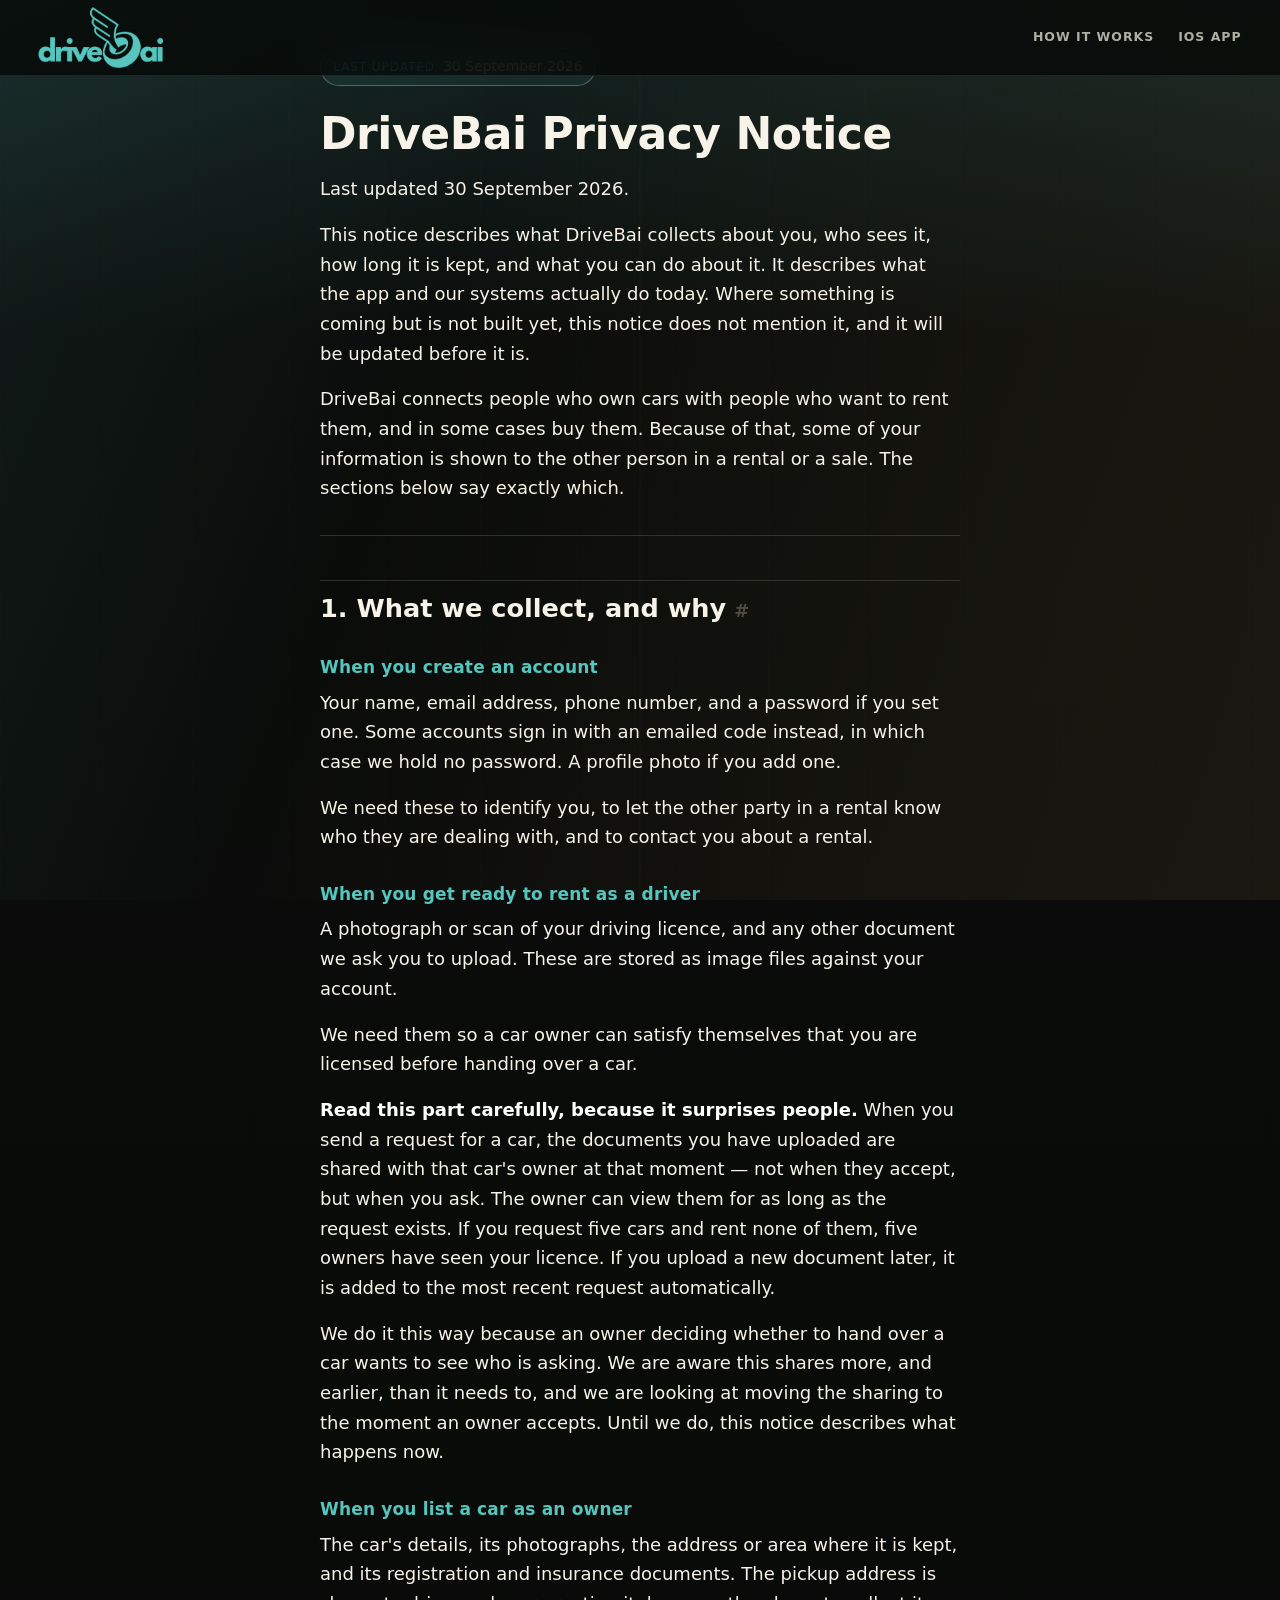
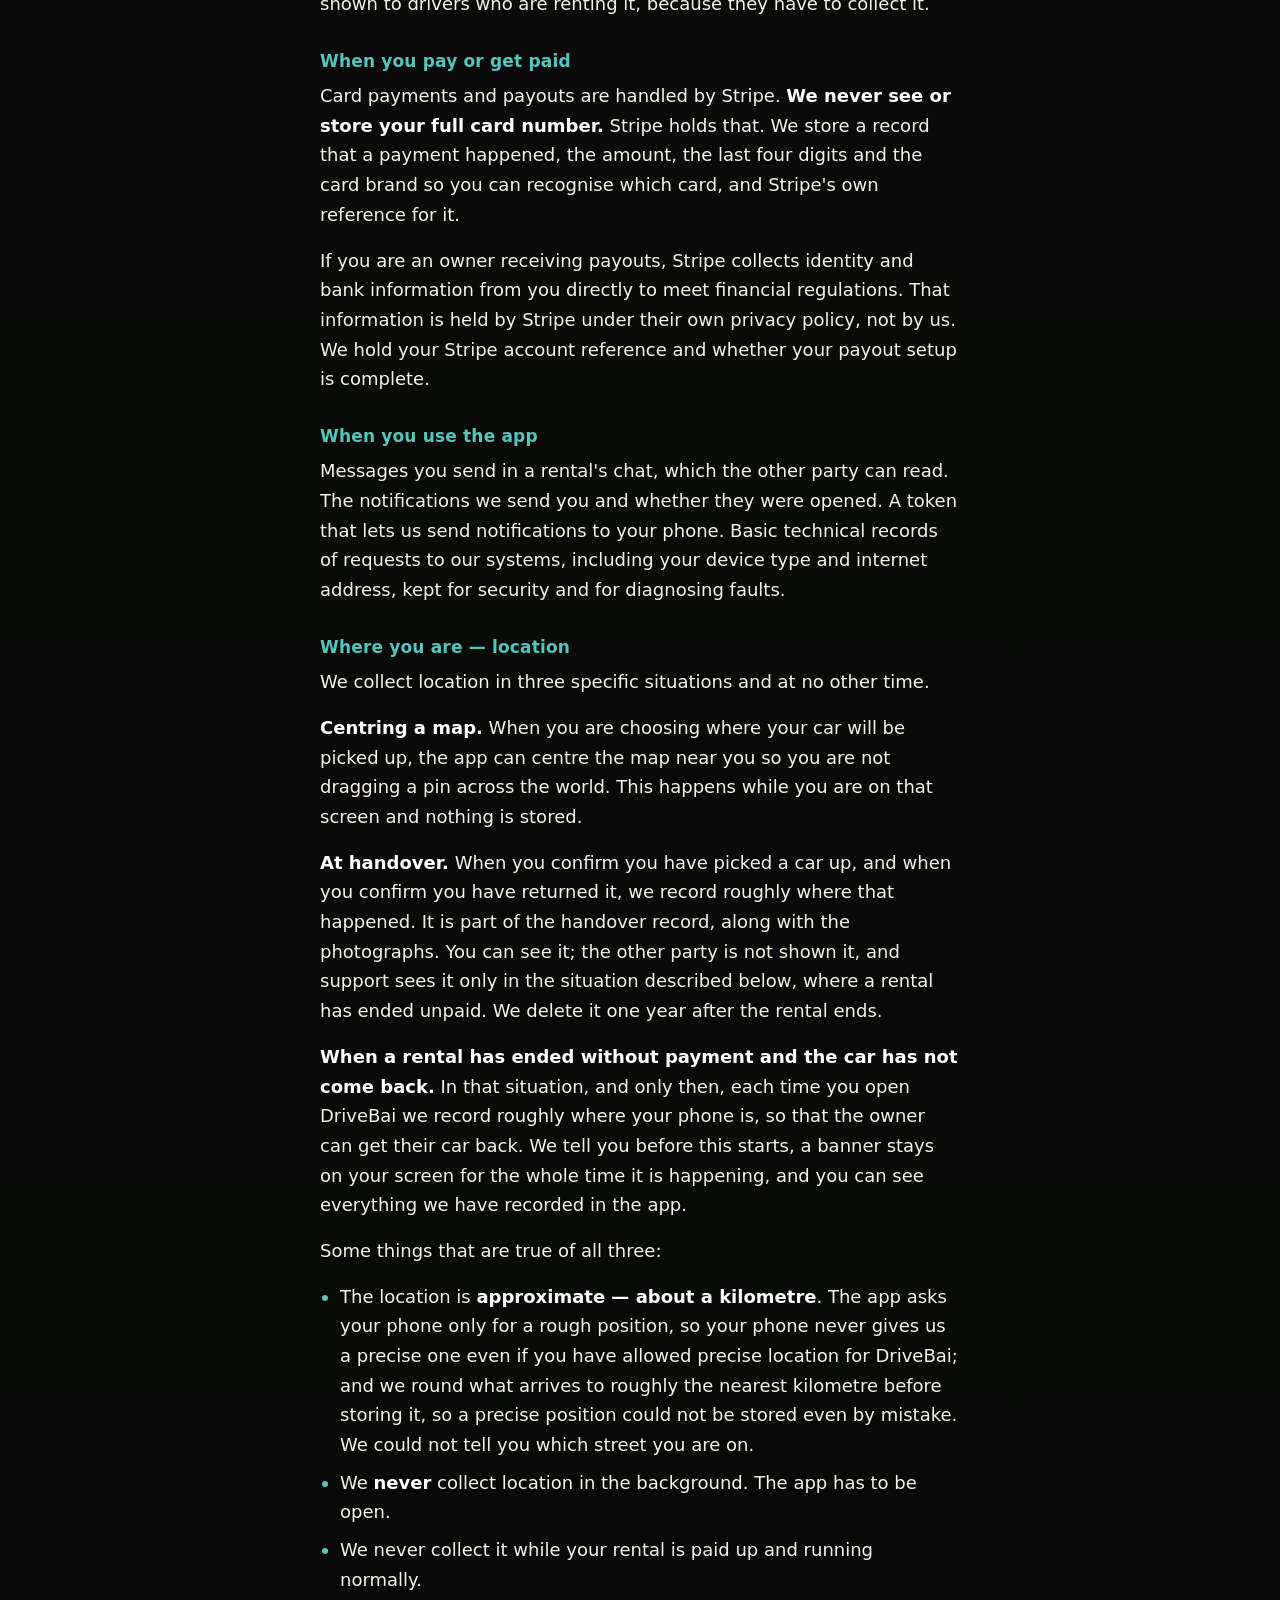
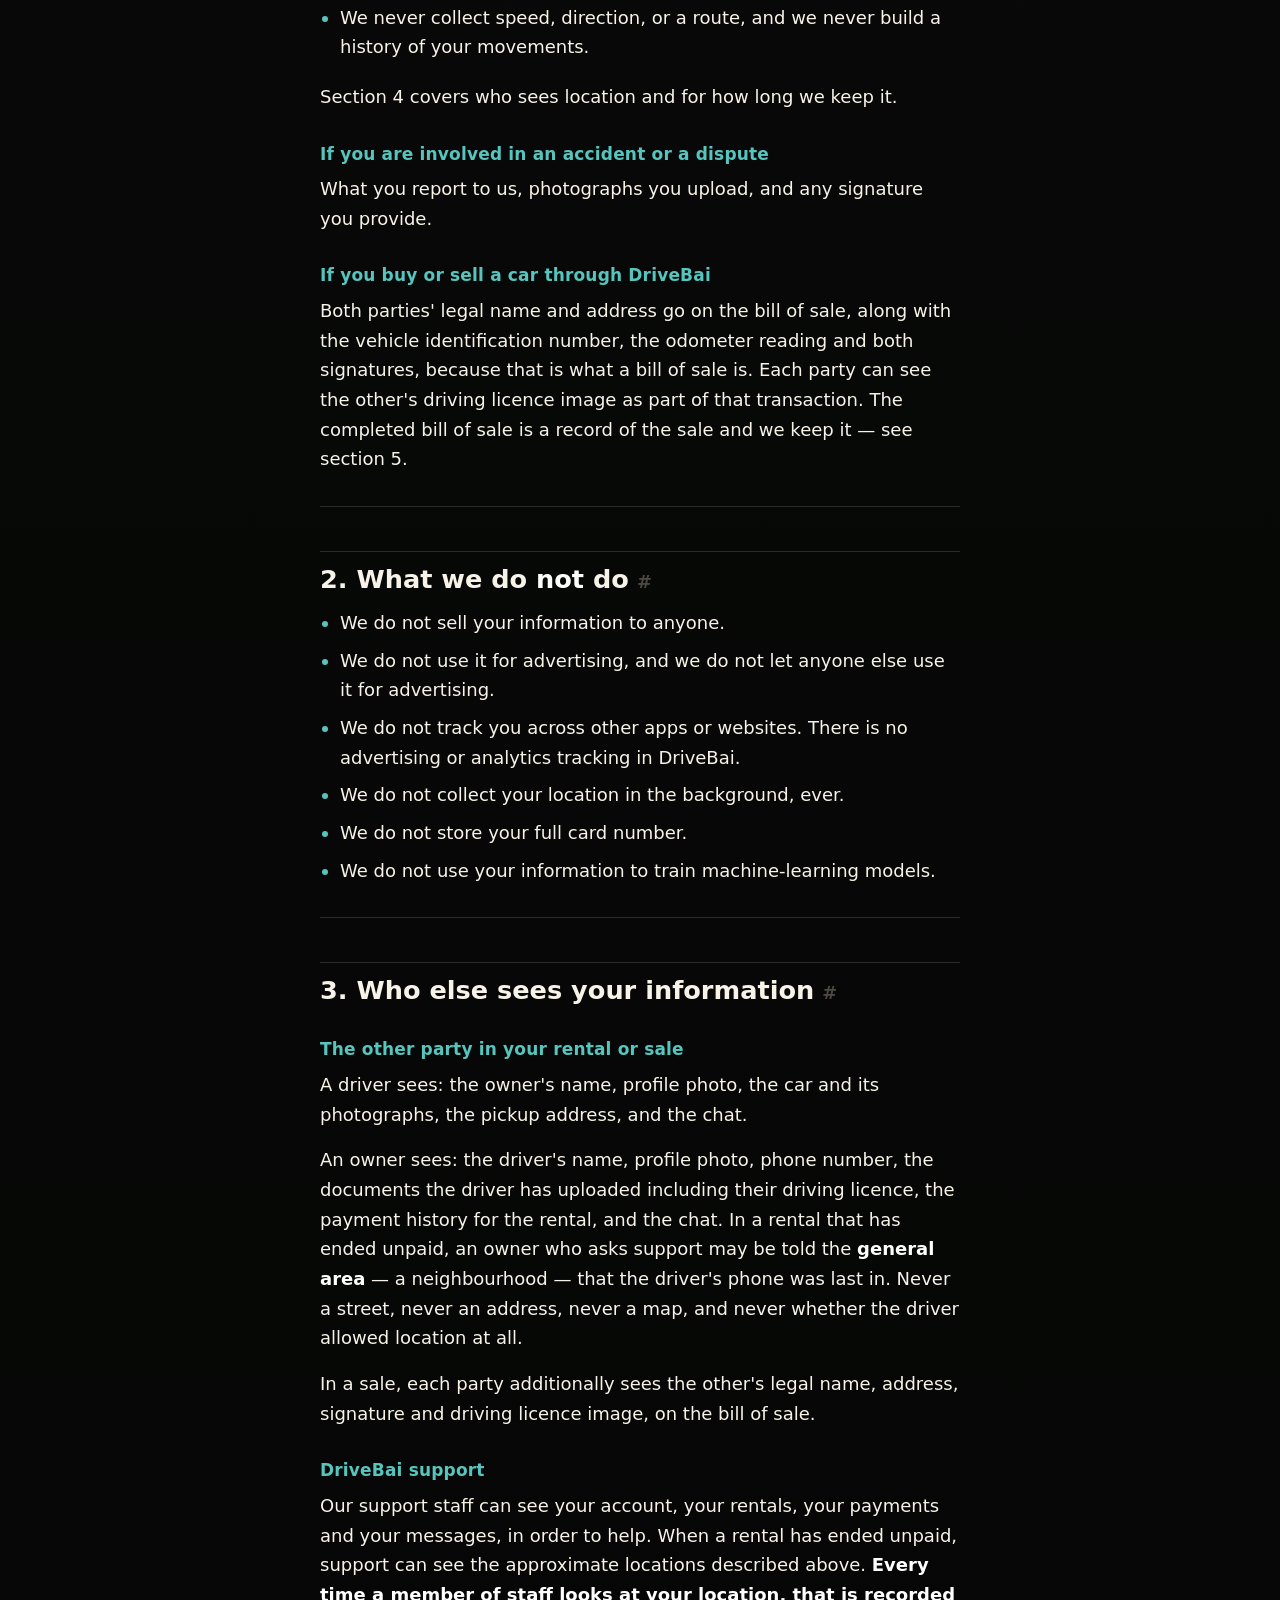
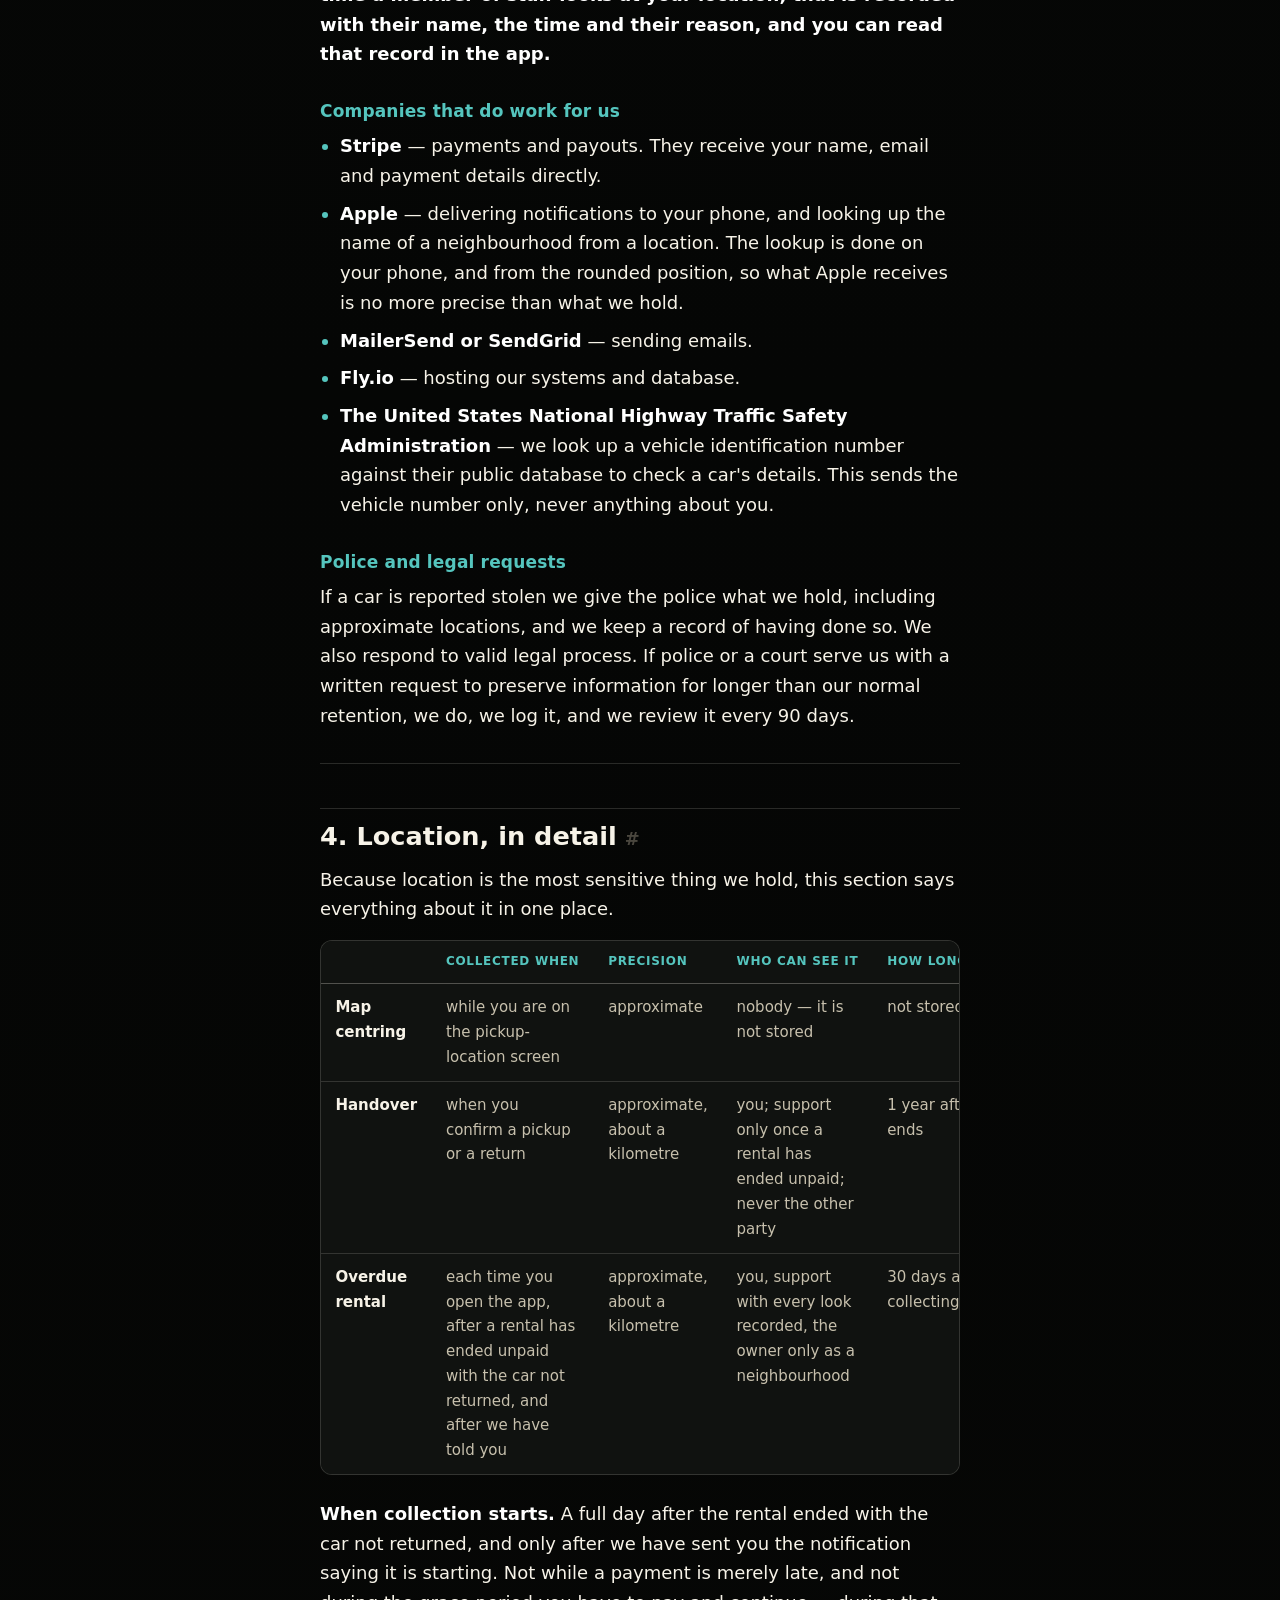
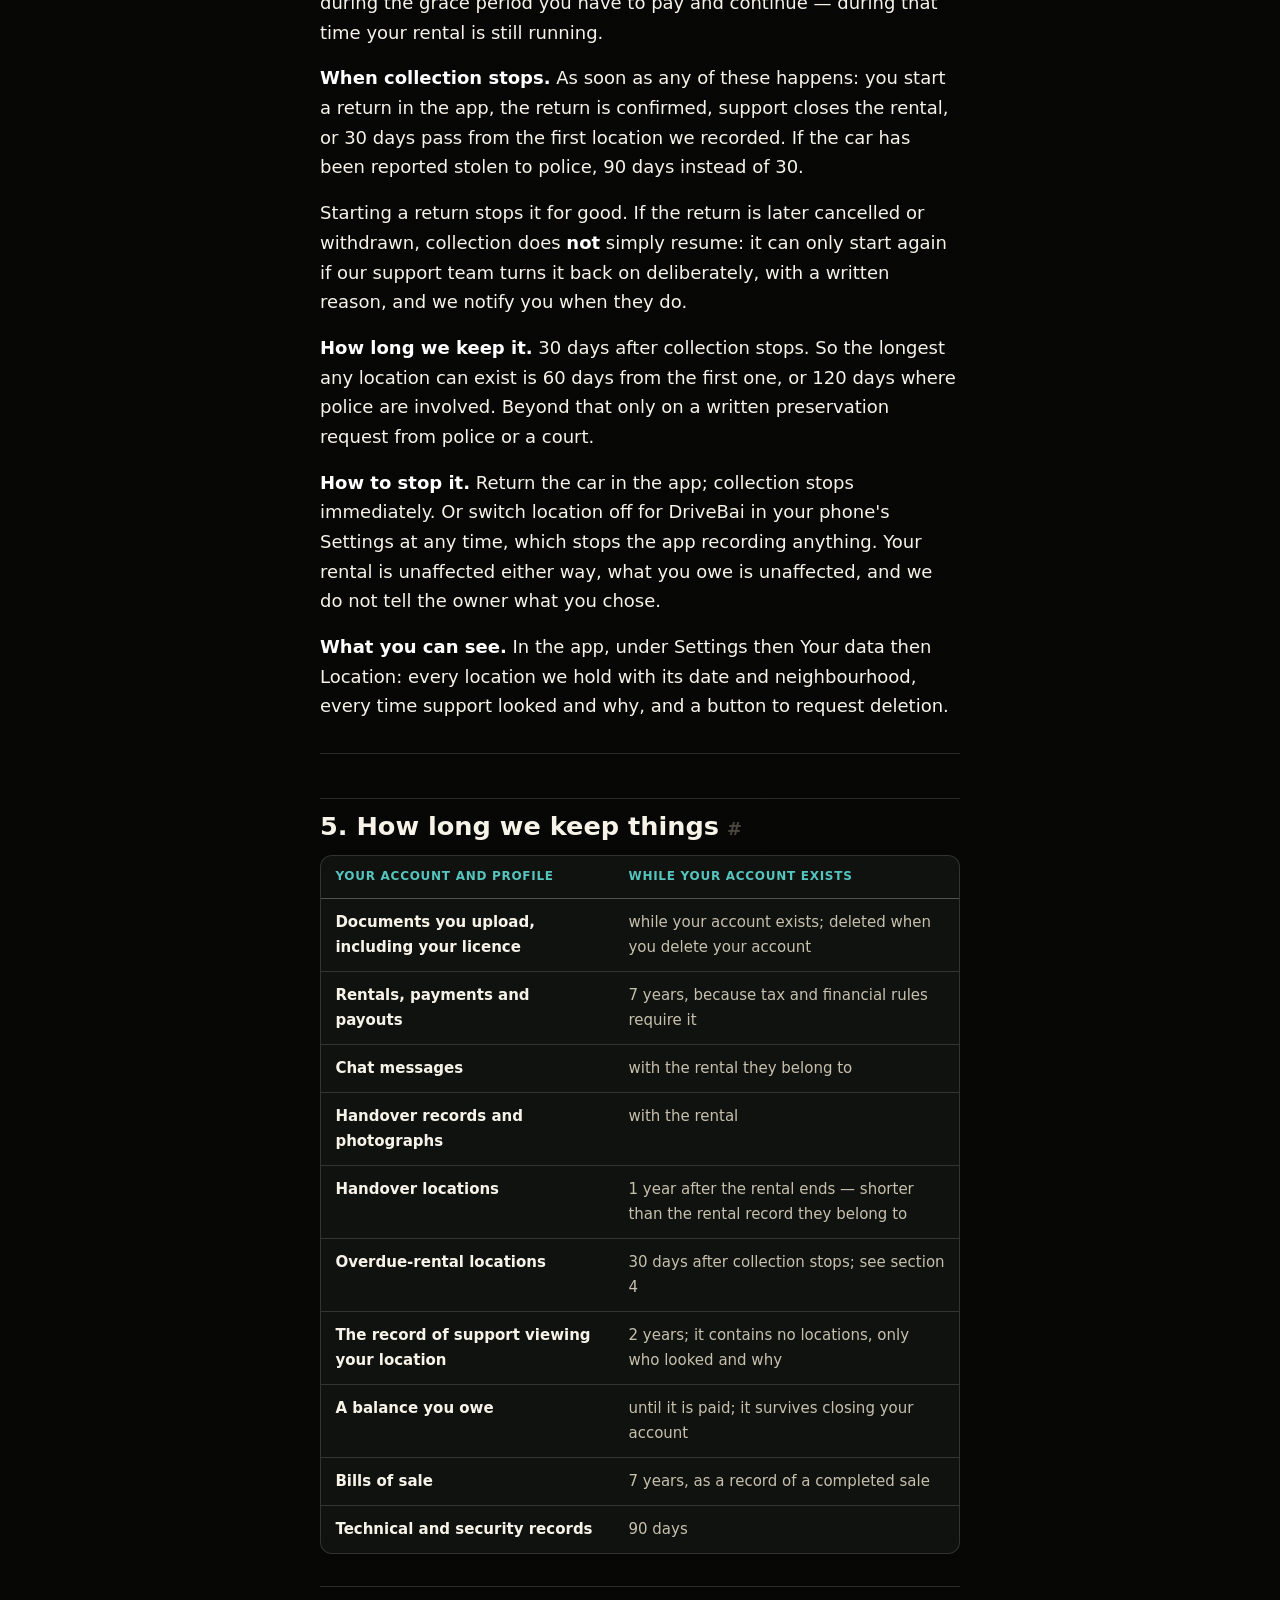
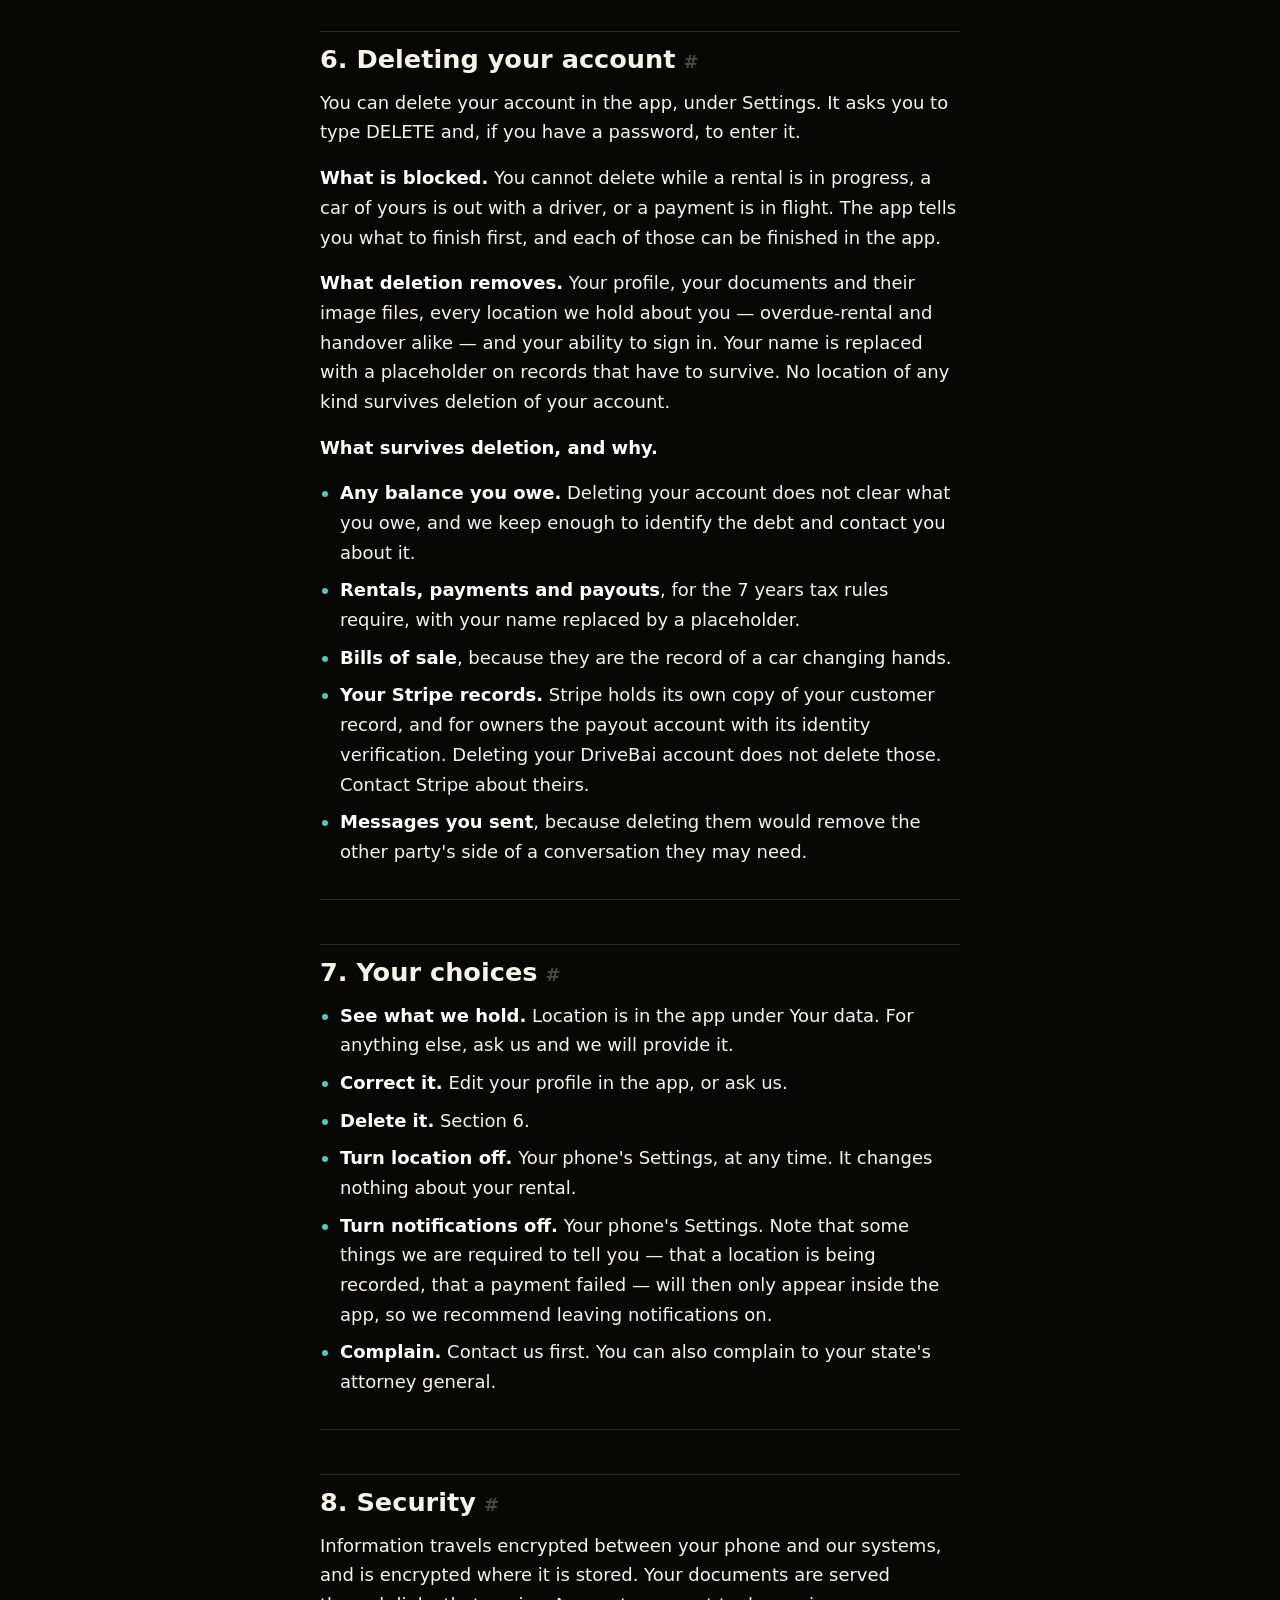
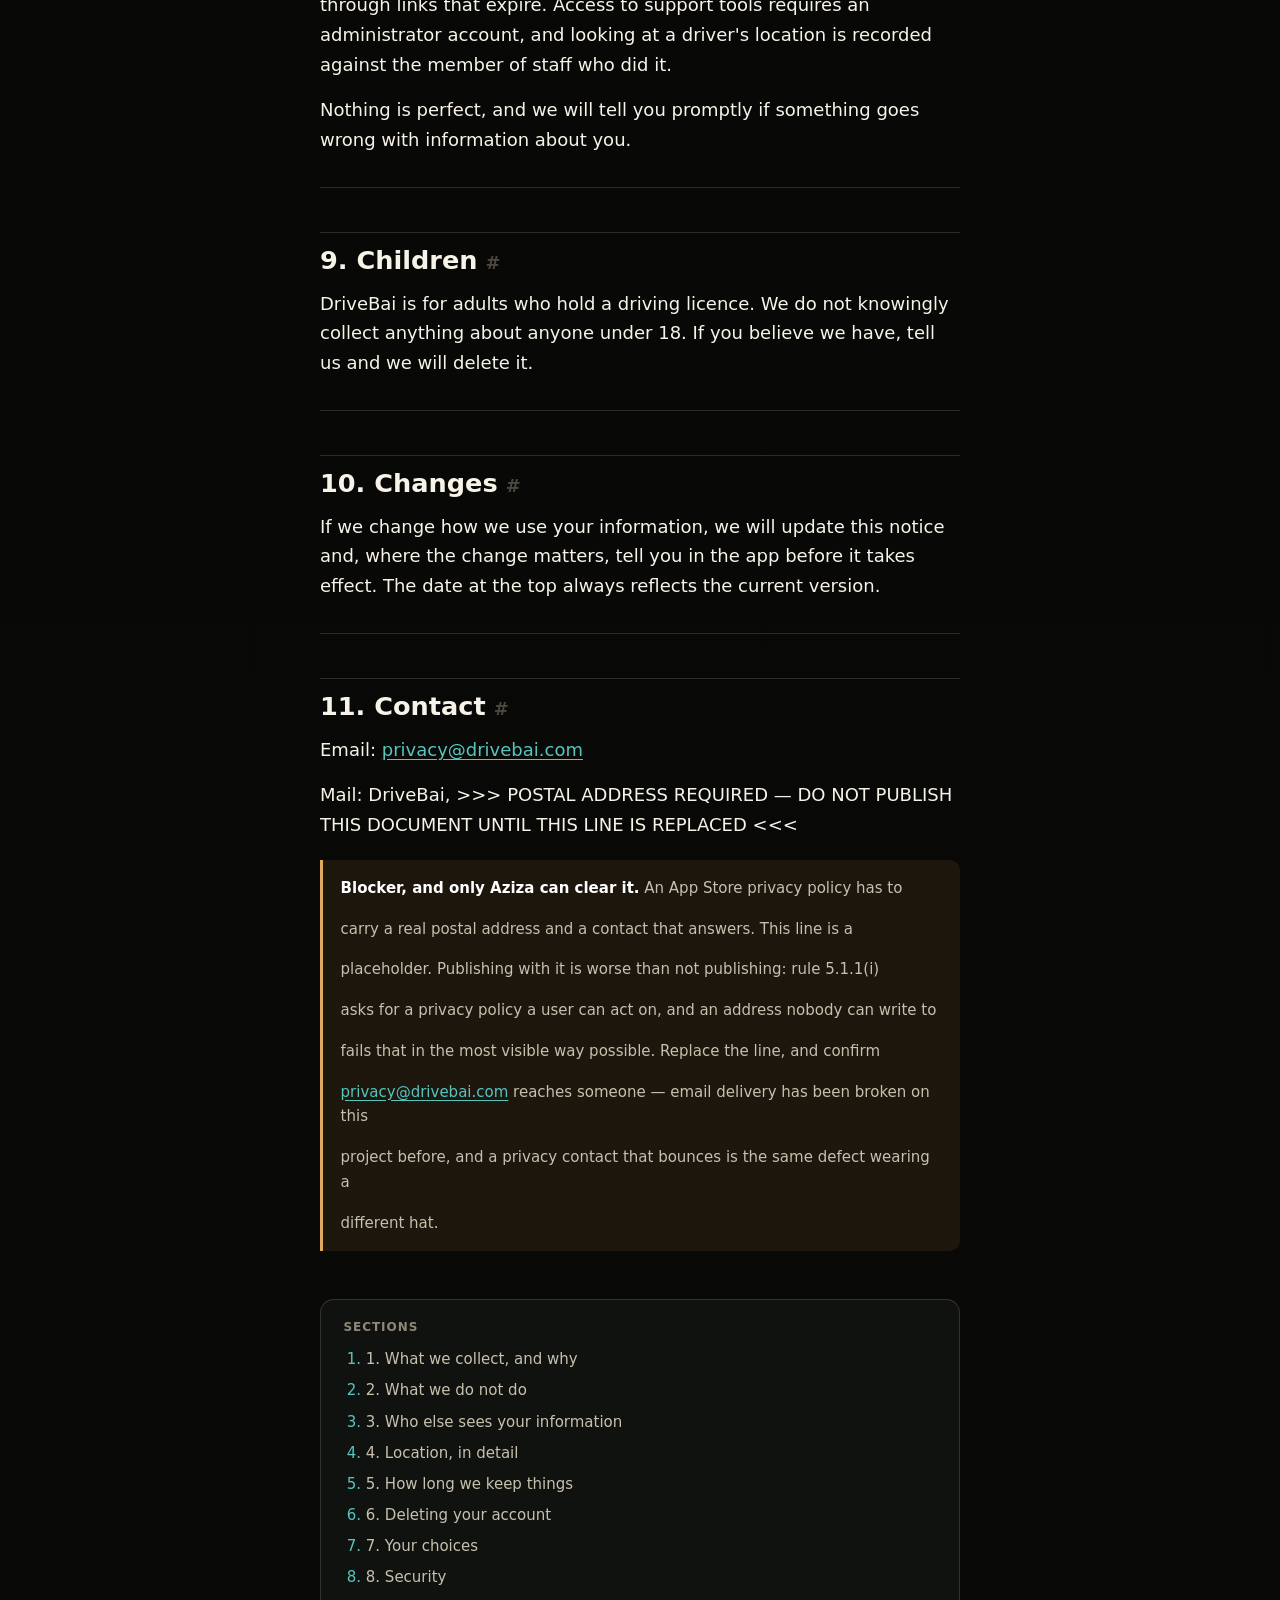
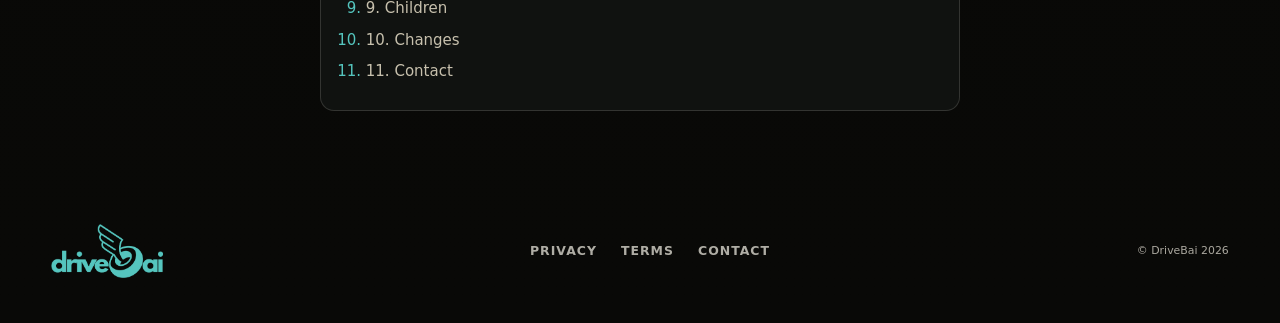
==== privacy/index.html @ 9bd8ff66 "Add the privacy notice at /privacy NOT FOR MERGE YET. Section 11 carries a postal-address placeholde" ====
<!doctype html>
<html lang="en">
  <head>
    <meta charset="UTF-8" />
    <meta name="viewport" content="width=device-width, initial-scale=1.0" />
    <title>Privacy Notice - DriveBai</title>
    <meta
      name="description"
      content="What DriveBai collects about you, who sees it, how long it is kept, and what you can do about it."
    />
    <meta name="author" content="DriveBai" />
    <meta name="robots" content="index, follow" />
    <meta property="og:type" content="article" />
    <meta property="og:title" content="Privacy Notice - DriveBai" />
    <meta
      property="og:description"
      content="What DriveBai collects about you, who sees it, how long it is kept, and what you can do about it."
    />
    <link rel="stylesheet" href="../styles.css" />
    <link rel="stylesheet" href="../privacy.css" />
  </head>
  <body>
    <header class="site-header" aria-label="Primary navigation">
      <a class="brand" href="../" aria-label="DriveBai home">
        <img src="../assets/drivebai-logo.png" alt="DriveBai" class="brand-logo" />
      </a>
      <nav aria-label="Primary">
        <a href="../#how">How it works</a>
        <a href="../#download">iOS app</a>
      </nav>
    </header>

    <main class="doc" id="top">
      <p class="dateline"><span class="dateline-label">Last updated</span> 30 September 2026</p>

      <h1>DriveBai Privacy Notice</h1>
      <p>Last updated 30 September 2026.</p>
      <p>This notice describes what DriveBai collects about you, who sees it, how long it is kept, and what you can do about it. It describes what the app and our systems actually do today. Where something is coming but is not built yet, this notice does not mention it, and it will be updated before it is.</p>
      <p>DriveBai connects people who own cars with people who want to rent them, and in some cases buy them. Because of that, some of your information is shown to the other person in a rental or a sale. The sections below say exactly which.</p>
      <hr aria-hidden="true" />
      <h2 id="section-1">1. What we collect, and why<a class="anchor" href="#section-1" aria-label="Link to this section">#</a></h2>
      <h3>When you create an account</h3>
      <p>Your name, email address, phone number, and a password if you set one. Some accounts sign in with an emailed code instead, in which case we hold no password. A profile photo if you add one.</p>
      <p>We need these to identify you, to let the other party in a rental know who they are dealing with, and to contact you about a rental.</p>
      <h3>When you get ready to rent as a driver</h3>
      <p>A photograph or scan of your driving licence, and any other document we ask you to upload. These are stored as image files against your account.</p>
      <p>We need them so a car owner can satisfy themselves that you are licensed before handing over a car.</p>
      <p><strong>Read this part carefully, because it surprises people.</strong> When you send a request for a car, the documents you have uploaded are shared with that car's owner at that moment — not when they accept, but when you ask. The owner can view them for as long as the request exists. If you request five cars and rent none of them, five owners have seen your licence. If you upload a new document later, it is added to the most recent request automatically.</p>
      <p>We do it this way because an owner deciding whether to hand over a car wants to see who is asking. We are aware this shares more, and earlier, than it needs to, and we are looking at moving the sharing to the moment an owner accepts. Until we do, this notice describes what happens now.</p>
      <h3>When you list a car as an owner</h3>
      <p>The car's details, its photographs, the address or area where it is kept, and its registration and insurance documents. The pickup address is shown to drivers who are renting it, because they have to collect it.</p>
      <h3>When you pay or get paid</h3>
      <p>Card payments and payouts are handled by Stripe. <strong>We never see or store your full card number.</strong> Stripe holds that. We store a record that a payment happened, the amount, the last four digits and the card brand so you can recognise which card, and Stripe's own reference for it.</p>
      <p>If you are an owner receiving payouts, Stripe collects identity and bank information from you directly to meet financial regulations. That information is held by Stripe under their own privacy policy, not by us. We hold your Stripe account reference and whether your payout setup is complete.</p>
      <h3>When you use the app</h3>
      <p>Messages you send in a rental's chat, which the other party can read. The notifications we send you and whether they were opened. A token that lets us send notifications to your phone. Basic technical records of requests to our systems, including your device type and internet address, kept for security and for diagnosing faults.</p>
      <h3>Where you are — location</h3>
      <p>We collect location in three specific situations and at no other time.</p>
      <p><strong>Centring a map.</strong> When you are choosing where your car will be picked up, the app can centre the map near you so you are not dragging a pin across the world. This happens while you are on that screen and nothing is stored.</p>
      <p><strong>At handover.</strong> When you confirm you have picked a car up, and when you confirm you have returned it, we record roughly where that happened. It is part of the handover record, along with the photographs. You can see it; the other party is not shown it, and support sees it only in the situation described below, where a rental has ended unpaid. We delete it one year after the rental ends.</p>
      <p><strong>When a rental has ended without payment and the car has not come back.</strong> In that situation, and only then, each time you open DriveBai we record roughly where your phone is, so that the owner can get their car back. We tell you before this starts, a banner stays on your screen for the whole time it is happening, and you can see everything we have recorded in the app.</p>
      <p>Some things that are true of all three:</p>
      <ul>
      <li>The location is <strong>approximate — about a kilometre</strong>. The app asks your phone only for a rough position, so your phone never gives us a precise one even if you have allowed precise location for DriveBai; and we round what arrives to roughly the nearest kilometre before storing it, so a precise position could not be stored even by mistake. We could not tell you which street you are on.</li>
      <li>We <strong>never</strong> collect location in the background. The app has to be open.</li>
      <li>We never collect it while your rental is paid up and running normally.</li>
      <li>We never collect speed, direction, or a route, and we never build a history of your movements.</li>
      </ul>
      <p>Section 4 covers who sees location and for how long we keep it.</p>
      <h3>If you are involved in an accident or a dispute</h3>
      <p>What you report to us, photographs you upload, and any signature you provide.</p>
      <h3>If you buy or sell a car through DriveBai</h3>
      <p>Both parties' legal name and address go on the bill of sale, along with the vehicle identification number, the odometer reading and both signatures, because that is what a bill of sale is. Each party can see the other's driving licence image as part of that transaction. The completed bill of sale is a record of the sale and we keep it — see section 5.</p>
      <hr aria-hidden="true" />
      <h2 id="section-2">2. What we do <strong>not</strong> do<a class="anchor" href="#section-2" aria-label="Link to this section">#</a></h2>
      <ul>
      <li>We do not sell your information to anyone.</li>
      <li>We do not use it for advertising, and we do not let anyone else use it for advertising.</li>
      <li>We do not track you across other apps or websites. There is no advertising or analytics tracking in DriveBai.</li>
      <li>We do not collect your location in the background, ever.</li>
      <li>We do not store your full card number.</li>
      <li>We do not use your information to train machine-learning models.</li>
      </ul>
      <hr aria-hidden="true" />
      <h2 id="section-3">3. Who else sees your information<a class="anchor" href="#section-3" aria-label="Link to this section">#</a></h2>
      <h3>The other party in your rental or sale</h3>
      <p>A driver sees: the owner's name, profile photo, the car and its photographs, the pickup address, and the chat.</p>
      <p>An owner sees: the driver's name, profile photo, phone number, the documents the driver has uploaded including their driving licence, the payment history for the rental, and the chat. In a rental that has ended unpaid, an owner who asks support may be told the <strong>general area</strong> — a neighbourhood — that the driver's phone was last in. Never a street, never an address, never a map, and never whether the driver allowed location at all.</p>
      <p>In a sale, each party additionally sees the other's legal name, address, signature and driving licence image, on the bill of sale.</p>
      <h3>DriveBai support</h3>
      <p>Our support staff can see your account, your rentals, your payments and your messages, in order to help. When a rental has ended unpaid, support can see the approximate locations described above. <strong>Every time a member of staff looks at your location, that is recorded with their name, the time and their reason, and you can read that record in the app.</strong></p>
      <h3>Companies that do work for us</h3>
      <ul>
      <li><strong>Stripe</strong> — payments and payouts. They receive your name, email and payment details directly.</li>
      <li><strong>Apple</strong> — delivering notifications to your phone, and looking up the name of a neighbourhood from a location. The lookup is done on your phone, and from the rounded position, so what Apple receives is no more precise than what we hold.</li>
      <li><strong>MailerSend or SendGrid</strong> — sending emails.</li>
      <li><strong>Fly.io</strong> — hosting our systems and database.</li>
      <li><strong>The United States National Highway Traffic Safety Administration</strong> — we look up a vehicle identification number against their public database to check a car's details. This sends the vehicle number only, never anything about you.</li>
      </ul>
      <h3>Police and legal requests</h3>
      <p>If a car is reported stolen we give the police what we hold, including approximate locations, and we keep a record of having done so. We also respond to valid legal process. If police or a court serve us with a written request to preserve information for longer than our normal retention, we do, we log it, and we review it every 90 days.</p>
      <hr aria-hidden="true" />
      <a id="location" class="alias" aria-hidden="true"></a><h2 id="section-4">4. Location, in detail<a class="anchor" href="#section-4" aria-label="Link to this section">#</a></h2>
      <p>Because location is the most sensitive thing we hold, this section says everything about it in one place.</p>
      <div class="table-scroll"><table>
      <thead><tr><th></th><th>Collected when</th><th>Precision</th><th>Who can see it</th><th>How long we keep it</th></tr></thead><tbody>
      <tr><td>Map centring</td><td>while you are on the pickup-location screen</td><td>approximate</td><td>nobody — it is not stored</td><td>not stored</td></tr>
      <tr><td>Handover</td><td>when you confirm a pickup or a return</td><td>approximate, about a kilometre</td><td>you; support only once a rental has ended unpaid; never the other party</td><td>1 year after the rental ends</td></tr>
      <tr><td>Overdue rental</td><td>each time you open the app, after a rental has ended unpaid with the car not returned, and after we have told you</td><td>approximate, about a kilometre</td><td>you, support with every look recorded, the owner only as a neighbourhood</td><td>30 days after we stop collecting</td></tr>
      </tbody></table></div>
      <p><strong>When collection starts.</strong> A full day after the rental ended with the car not returned, and only after we have sent you the notification saying it is starting. Not while a payment is merely late, and not during the grace period you have to pay and continue — during that time your rental is still running.</p>
      <p><strong>When collection stops.</strong> As soon as any of these happens: you start a return in the app, the return is confirmed, support closes the rental, or 30 days pass from the first location we recorded. If the car has been reported stolen to police, 90 days instead of 30.</p>
      <p>Starting a return stops it for good. If the return is later cancelled or withdrawn, collection does <strong>not</strong> simply resume: it can only start again if our support team turns it back on deliberately, with a written reason, and we notify you when they do.</p>
      <p><strong>How long we keep it.</strong> 30 days after collection stops. So the longest any location can exist is 60 days from the first one, or 120 days where police are involved. Beyond that only on a written preservation request from police or a court.</p>
      <p><strong>How to stop it.</strong> Return the car in the app; collection stops immediately. Or switch location off for DriveBai in your phone's Settings at any time, which stops the app recording anything. Your rental is unaffected either way, what you owe is unaffected, and we do not tell the owner what you chose.</p>
      <p><strong>What you can see.</strong> In the app, under Settings then Your data then Location: every location we hold with its date and neighbourhood, every time support looked and why, and a button to request deletion.</p>
      <hr aria-hidden="true" />
      <h2 id="section-5">5. How long we keep things<a class="anchor" href="#section-5" aria-label="Link to this section">#</a></h2>
      <div class="table-scroll"><table>
      <thead><tr><th>Your account and profile</th><th>while your account exists</th></tr></thead><tbody>
      <tr><td>Documents you upload, including your licence</td><td>while your account exists; deleted when you delete your account</td></tr>
      <tr><td>Rentals, payments and payouts</td><td>7 years, because tax and financial rules require it</td></tr>
      <tr><td>Chat messages</td><td>with the rental they belong to</td></tr>
      <tr><td>Handover records and photographs</td><td>with the rental</td></tr>
      <tr><td>Handover locations</td><td>1 year after the rental ends — shorter than the rental record they belong to</td></tr>
      <tr><td>Overdue-rental locations</td><td>30 days after collection stops; see section 4</td></tr>
      <tr><td>The record of support viewing your location</td><td>2 years; it contains no locations, only who looked and why</td></tr>
      <tr><td>A balance you owe</td><td>until it is paid; it survives closing your account</td></tr>
      <tr><td>Bills of sale</td><td>7 years, as a record of a completed sale</td></tr>
      <tr><td>Technical and security records</td><td>90 days</td></tr>
      </tbody></table></div>
      <hr aria-hidden="true" />
      <h2 id="section-6">6. Deleting your account<a class="anchor" href="#section-6" aria-label="Link to this section">#</a></h2>
      <p>You can delete your account in the app, under Settings. It asks you to type DELETE and, if you have a password, to enter it.</p>
      <p><strong>What is blocked.</strong> You cannot delete while a rental is in progress, a car of yours is out with a driver, or a payment is in flight. The app tells you what to finish first, and each of those can be finished in the app.</p>
      <p><strong>What deletion removes.</strong> Your profile, your documents and their image files, every location we hold about you — overdue-rental and handover alike — and your ability to sign in. Your name is replaced with a placeholder on records that have to survive. No location of any kind survives deletion of your account.</p>
      <p><strong>What survives deletion, and why.</strong></p>
      <ul>
      <li><strong>Any balance you owe.</strong> Deleting your account does not clear what you owe, and we keep enough to identify the debt and contact you about it.</li>
      <li><strong>Rentals, payments and payouts</strong>, for the 7 years tax rules require, with your name replaced by a placeholder.</li>
      <li><strong>Bills of sale</strong>, because they are the record of a car changing hands.</li>
      <li><strong>Your Stripe records.</strong> Stripe holds its own copy of your customer record, and for owners the payout account with its identity verification. Deleting your DriveBai account does not delete those. Contact Stripe about theirs.</li>
      <li><strong>Messages you sent</strong>, because deleting them would remove the other party's side of a conversation they may need.</li>
      </ul>
      <hr aria-hidden="true" />
      <h2 id="section-7">7. Your choices<a class="anchor" href="#section-7" aria-label="Link to this section">#</a></h2>
      <ul>
      <li><strong>See what we hold.</strong> Location is in the app under Your data. For anything else, ask us and we will provide it.</li>
      <li><strong>Correct it.</strong> Edit your profile in the app, or ask us.</li>
      <li><strong>Delete it.</strong> Section 6.</li>
      <li><strong>Turn location off.</strong> Your phone's Settings, at any time. It changes nothing about your rental.</li>
      <li><strong>Turn notifications off.</strong> Your phone's Settings. Note that some things we are required to tell you — that a location is being recorded, that a payment failed — will then only appear inside the app, so we recommend leaving notifications on.</li>
      <li><strong>Complain.</strong> Contact us first. You can also complain to your state's attorney general.</li>
      </ul>
      <hr aria-hidden="true" />
      <h2 id="section-8">8. Security<a class="anchor" href="#section-8" aria-label="Link to this section">#</a></h2>
      <p>Information travels encrypted between your phone and our systems, and is encrypted where it is stored. Your documents are served through links that expire. Access to support tools requires an administrator account, and looking at a driver's location is recorded against the member of staff who did it.</p>
      <p>Nothing is perfect, and we will tell you promptly if something goes wrong with information about you.</p>
      <hr aria-hidden="true" />
      <h2 id="section-9">9. Children<a class="anchor" href="#section-9" aria-label="Link to this section">#</a></h2>
      <p>DriveBai is for adults who hold a driving licence. We do not knowingly collect anything about anyone under 18. If you believe we have, tell us and we will delete it.</p>
      <hr aria-hidden="true" />
      <h2 id="section-10">10. Changes<a class="anchor" href="#section-10" aria-label="Link to this section">#</a></h2>
      <p>If we change how we use your information, we will update this notice and, where the change matters, tell you in the app before it takes effect. The date at the top always reflects the current version.</p>
      <hr aria-hidden="true" />
      <h2 id="section-11">11. Contact<a class="anchor" href="#section-11" aria-label="Link to this section">#</a></h2>
      <p>Email: <a href="mailto:privacy@drivebai.com">privacy@drivebai.com</a></p>
      <p>Mail: DriveBai, &gt;&gt;&gt; POSTAL ADDRESS REQUIRED — DO NOT PUBLISH THIS DOCUMENT UNTIL THIS LINE IS REPLACED &lt;&lt;&lt;</p>
      <blockquote class="note">
      <p><strong>Blocker, and only Aziza can clear it.</strong> An App Store privacy policy has to</p>
      <p>carry a real postal address and a contact that answers. This line is a</p>
      <p>placeholder. Publishing with it is worse than not publishing: rule 5.1.1(i)</p>
      <p>asks for a privacy policy a user can act on, and an address nobody can write to</p>
      <p>fails that in the most visible way possible. Replace the line, and confirm</p>
      <p><a href="mailto:privacy@drivebai.com">privacy@drivebai.com</a> reaches someone — email delivery has been broken on this</p>
      <p>project before, and a privacy contact that bounces is the same defect wearing a</p>
      <p>different hat.</p>
      </blockquote>

      <nav class="doc-contents" aria-label="Sections of this notice">
        <h2>Sections</h2>
        <ol>
          <li><a href="#section-1">1. What we collect, and why</a></li>
          <li><a href="#section-2">2. What we do not do</a></li>
          <li><a href="#section-3">3. Who else sees your information</a></li>
          <li><a href="#section-4">4. Location, in detail</a></li>
          <li><a href="#section-5">5. How long we keep things</a></li>
          <li><a href="#section-6">6. Deleting your account</a></li>
          <li><a href="#section-7">7. Your choices</a></li>
          <li><a href="#section-8">8. Security</a></li>
          <li><a href="#section-9">9. Children</a></li>
          <li><a href="#section-10">10. Changes</a></li>
          <li><a href="#section-11">11. Contact</a></li>
        </ol>
      </nav>
    </main>

    <footer class="site-footer">
      <a class="brand" href="../" aria-label="DriveBai home">
        <img src="../assets/drivebai-logo.png" alt="DriveBai" class="brand-logo" />
      </a>
      <nav aria-label="Legal">
        <a href="/privacy" aria-current="page">Privacy</a>
        <a href="https://drivebai-landing-v2.netlify.app/terms">Terms</a>
        <a href="mailto:privacy@drivebai.com">Contact</a>
      </nav>
      <small>&copy; DriveBai 2026</small>
    </footer>
  </body>
</html>
---- styles.css ----
:root {
  color-scheme: dark;
  --black: #050605;
  --carbon: #101210;
  --carbon-2: #191b18;
  --paper: #f7f3e8;
  --paper-dim: #c7c0ad;
  --muted: #8f8778;
  --mint: #55c5be;
  --lime: #d9ec6b;
  --amber: #e2a85f;
  --line: rgba(247, 243, 232, 0.15);
  --line-strong: rgba(247, 243, 232, 0.28);
  --header: 76px;
  --sans: Inter, ui-sans-serif, system-ui, -apple-system, BlinkMacSystemFont, "Segoe UI", sans-serif;
  --display: "Arial Black", Impact, Inter, ui-sans-serif, system-ui, sans-serif;
}

* {
  box-sizing: border-box;
}

html {
  scroll-behavior: smooth;
}

body {
  margin: 0;
  min-width: 320px;
  background:
    linear-gradient(180deg, rgba(85, 197, 190, 0.12), transparent 21rem),
    linear-gradient(180deg, #0b0d0b 0%, var(--black) 45%, #090907 100%);
  color: var(--paper);
  font-family: var(--sans);
  line-height: 1.5;
  overflow-x: hidden;
  -webkit-font-smoothing: antialiased;
  text-rendering: optimizeLegibility;
}

body::before {
  content: "";
  position: fixed;
  inset: 0;
  z-index: -2;
  pointer-events: none;
  background:
    linear-gradient(90deg, transparent 0, transparent calc(50% - 1px), rgba(247, 243, 232, 0.07) 50%, transparent calc(50% + 1px)),
    repeating-linear-gradient(90deg, rgba(247, 243, 232, 0.025) 0 1px, transparent 1px 96px);
  opacity: 0.52;
}

body::after {
  content: "";
  position: fixed;
  inset: 0;
  z-index: -1;
  pointer-events: none;
  background: linear-gradient(110deg, rgba(85, 197, 190, 0.08), transparent 34%, rgba(226, 168, 95, 0.08));
  mix-blend-mode: screen;
}

img,
svg {
  display: block;
}

img {
  max-width: 100%;
}

a {
  color: inherit;
  text-decoration: none;
}

p,
h1,
h2 {
  margin-top: 0;
}

.site-header {
  position: fixed;
  inset: 0 0 auto;
  z-index: 50;
  min-height: var(--header);
  display: flex;
  align-items: center;
  justify-content: space-between;
  padding: 0 clamp(1.1rem, 3vw, 4.5rem);
  background: rgba(5, 6, 5, 0.74);
  border-bottom: 1px solid rgba(247, 243, 232, 0.09);
  backdrop-filter: blur(22px);
  -webkit-backdrop-filter: blur(22px);
}

.brand {
  display: inline-flex;
  align-items: center;
}

.brand-logo {
  width: 125px;
  height: auto;
}

.site-header nav,
.site-footer nav {
  display: flex;
  align-items: center;
  gap: 1.5rem;
  color: rgba(247, 243, 232, 0.7);
  font-size: 0.78rem;
  font-weight: 800;
  letter-spacing: 0.08em;
  text-transform: uppercase;
}

.site-header nav a,
.site-footer nav a {
  position: relative;
  padding: 0.45rem 0;
  transition: color 180ms ease;
}

.site-header nav a::after,
.site-footer nav a::after {
  content: "";
  position: absolute;
  left: 0;
  right: 0;
  bottom: 0.18rem;
  height: 1px;
  background: currentColor;
  transform: scaleX(0);
  transform-origin: left;
  transition: transform 180ms ease;
}

.site-header nav a:hover,
.site-footer nav a:hover {
  color: white;
}

.site-header nav a:hover::after,
.site-footer nav a:hover::after {
  transform: scaleX(1);
}

.hero {
  position: relative;
  isolation: isolate;
  min-height: calc(100svh - 4.5rem);
  display: grid;
  grid-template-columns: minmax(0, 0.95fr) minmax(430px, 1.05fr);
  align-items: center;
  gap: 2rem;
  padding: calc(var(--header) + 2.2rem) clamp(1.2rem, 4vw, 5rem) 1.6rem;
  overflow: hidden;
}

.hero::after {
  content: "";
  position: absolute;
  inset: auto 0 0;
  z-index: -1;
  height: 14rem;
  background: linear-gradient(0deg, var(--black), transparent);
}

.hero-copy {
  position: relative;
  z-index: 3;
  max-width: 720px;
}

.eyebrow {
  margin-bottom: 1rem;
  color: var(--mint);
  font-size: 0.75rem;
  font-weight: 900;
  letter-spacing: 0.16em;
  text-transform: uppercase;
}

.hero h1 {
  max-width: 11.5ch;
  margin-bottom: 1.25rem;
  font-family: var(--display);
  font-size: 5rem;
  line-height: 0.86;
  letter-spacing: 0;
  text-transform: uppercase;
}

.lede {
  max-width: 38rem;
  margin-bottom: 2rem;
  color: var(--paper-dim);
  font-size: 1.08rem;
  line-height: 1.65;
}

.hero-actions {
  display: flex;
  flex-wrap: wrap;
  align-items: center;
  gap: 0.8rem;
}

.button,
.store-button {
  display: inline-flex;
  align-items: center;
  justify-content: center;
  min-height: 44px;
  border: 1px solid var(--line);
  border-radius: 8px;
  font-size: 0.82rem;
  font-weight: 900;
  letter-spacing: 0.08em;
  text-transform: uppercase;
  transition:
    transform 180ms ease,
    background 180ms ease,
    border-color 180ms ease,
    color 180ms ease;
}

.button {
  gap: 0.55rem;
  padding: 0.82rem 1rem;
}

.button:hover,
.store-button:hover {
  transform: translateY(-2px);
}

.button.primary {
  background: var(--paper);
  border-color: var(--paper);
  color: var(--black);
}

.button.secondary {
  color: rgba(247, 243, 232, 0.72);
  background: rgba(247, 243, 232, 0.03);
}

.button.secondary:hover {
  border-color: var(--line-strong);
  color: white;
}

.button-icon {
  display: inline-grid;
  place-items: center;
}

.hero-visual {
  position: relative;
  z-index: 1;
  min-height: 500px;
  transform: translate3d(0, var(--hero-y, 0px), 0);
  will-change: transform;
}

.hero-device,
.stage-phone {
  position: absolute;
  aspect-ratio: 9 / 19.5;
  background:
    linear-gradient(145deg, #2d302d, #050505 44%, #151715),
    var(--carbon);
  padding: 8px;
  border: 1px solid rgba(247, 243, 232, 0.18);
  border-radius: 38px;
  box-shadow:
    inset 0 0 0 1px rgba(255, 255, 255, 0.05),
    0 34px 80px rgba(0, 0, 0, 0.48);
}

.hero-device img,
.screen-layer {
  width: 100%;
  height: 100%;
  object-fit: cover;
  border-radius: 30px;
  background: #050505;
}

.device-island {
  position: absolute;
  top: 16px;
  left: 50%;
  z-index: 20;
  width: 34%;
  height: 22px;
  border-radius: 999px;
  background: #030303;
  box-shadow: 0 0 0 1px rgba(255, 255, 255, 0.08);
  transform: translateX(-50%);
}

.main-device {
  top: 44%;
  right: 18%;
  width: 250px;
  transform: translateY(-50%) rotate(-3deg);
}

.ghost-device {
  width: 190px;
  opacity: 0.78;
  filter: saturate(0.95) contrast(0.95);
}

.ghost-one {
  top: 12%;
  right: 3%;
  transform: rotate(10deg);
}

.ghost-two {
  right: 46%;
  bottom: 5%;
  transform: rotate(-12deg);
}

.route-card {
  position: absolute;
  z-index: 5;
  display: flex;
  align-items: center;
  gap: 0.7rem;
  min-width: 182px;
  padding: 0.78rem 0.9rem;
  border: 1px solid var(--line);
  border-radius: 8px;
  background: rgba(16, 18, 16, 0.82);
  box-shadow: 0 24px 80px rgba(0, 0, 0, 0.28);
  backdrop-filter: blur(18px);
  -webkit-backdrop-filter: blur(18px);
}

.route-card-one {
  top: 19%;
  left: 7%;
}

.route-card-two {
  right: 3%;
  bottom: 17%;
}

.route-dot {
  width: 10px;
  height: 10px;
  border-radius: 50%;
  background: var(--lime);
  box-shadow: 0 0 0 5px rgba(217, 236, 107, 0.12);
  flex: 0 0 auto;
}

.route-card strong,
.route-card span {
  display: block;
}

.route-card strong {
  color: var(--paper);
  font-size: 1.08rem;
}

.route-card span {
  color: var(--paper-dim);
  font-size: 0.75rem;
}

.hero-peek {
  display: grid;
  grid-template-columns: repeat(3, 1fr);
  gap: 1px;
  margin: 0 clamp(1.2rem, 4vw, 5rem);
  border: 1px solid var(--line);
  background: var(--line);
}

.hero-peek div {
  min-height: 74px;
  display: flex;
  align-items: baseline;
  justify-content: space-between;
  gap: 1rem;
  padding: 1rem 1.2rem;
  background: rgba(16, 18, 16, 0.72);
}

.hero-peek strong {
  color: var(--lime);
  font-size: 1.55rem;
}

.hero-peek span {
  color: var(--paper-dim);
  font-size: 0.8rem;
  font-weight: 700;
  letter-spacing: 0.08em;
  text-transform: uppercase;
}

.app-story {
  position: relative;
  min-height: 520svh;
  margin-top: 2.8rem;
}

.story-visual {
  position: sticky;
  top: 0;
  height: 100svh;
  display: grid;
  place-items: center;
  overflow: hidden;
  pointer-events: none;
}

.stage-grid {
  position: absolute;
  inset: 0;
  background:
    linear-gradient(90deg, transparent 0, transparent calc(50% - 1px), rgba(247, 243, 232, 0.1) 50%, transparent calc(50% + 1px)),
    repeating-linear-gradient(0deg, rgba(247, 243, 232, 0.035) 0 1px, transparent 1px 92px);
  opacity: calc(0.24 + var(--story-progress, 0) * 0.28);
}

.app-stage {
  position: relative;
  width: min(72vh, 50vw, 720px);
  aspect-ratio: 1;
  transform: translate3d(0, var(--stage-y, 0px), 0);
}

.stage-phone {
  top: 50%;
  left: 50%;
  z-index: 10;
  width: min(310px, 38vw);
  transform: translate(-50%, -50%);
  overflow: hidden;
}

.screen-layer {
  position: absolute;
  inset: 8px;
  width: calc(100% - 16px);
  height: calc(100% - 16px);
  opacity: 0;
  transform: translateY(100%);
  transform-origin: 50% 50%;
  will-change: transform, opacity;
  transition:
    opacity 520ms ease,
    transform 720ms cubic-bezier(0.22, 1, 0.36, 1);
}

.screen-layer.is-active {
  opacity: 1;
  transform: translateY(0) scale(1);
}

.screen-layer.is-before {
  opacity: 0;
  transform: translateY(-28%) scale(0.96);
}

.stage-note {
  position: absolute;
  z-index: 6;
  display: flex;
  align-items: center;
  gap: 0.72rem;
  max-width: 240px;
  padding: 0.8rem 0.9rem;
  border: 1px solid var(--line);
  border-radius: 8px;
  background: rgba(16, 18, 16, 0.8);
  color: var(--paper);
  box-shadow: 0 24px 80px rgba(0, 0, 0, 0.26);
  backdrop-filter: blur(18px);
  -webkit-backdrop-filter: blur(18px);
  opacity: 0;
  transform: translate(-50%, -50%);
  will-change: transform, opacity;
}

.stage-note span {
  color: var(--amber);
  font-family: Georgia, "Times New Roman", serif;
  font-size: 1.35rem;
  font-weight: 700;
}

.stage-note strong {
  font-size: 0.76rem;
  font-weight: 900;
  letter-spacing: 0.08em;
  line-height: 1.25;
  text-transform: uppercase;
}

.note-discover,
.note-track {
  left: 12%;
}

.note-choose,
.note-request,
.note-chat {
  left: 88%;
}

.note-discover {
  top: 31%;
}

.note-choose {
  top: 22%;
}

.note-request {
  top: 50%;
}

.note-track {
  top: 70%;
}

.note-chat {
  top: 78%;
}

.chapters {
  position: absolute;
  inset: 0;
  z-index: 20;
  display: grid;
  grid-template-rows: repeat(5, 100svh);
  padding: 0 clamp(1.2rem, 4vw, 4.8rem);
}

.chapter {
  width: min(31rem, 31vw);
  align-self: center;
  opacity: 0.15;
  filter: blur(1px);
  transform: translateY(20px);
  transition:
    opacity 320ms ease,
    transform 320ms ease,
    filter 320ms ease;
}

.chapter.left {
  justify-self: start;
}

.chapter.right {
  justify-self: end;
  text-align: right;
}

.chapter.is-active {
  opacity: 1;
  filter: blur(0);
  transform: translateY(0);
}

.chapter.is-before {
  opacity: 0.34;
  filter: blur(0);
  transform: translateY(-8px);
}

.chapter-heading {
  display: flex;
  align-items: baseline;
  gap: 1rem;
  margin-bottom: 1.2rem;
}

.chapter.right .chapter-heading {
  justify-content: flex-end;
}

.chapter-number {
  color: var(--amber);
  font-family: Georgia, "Times New Roman", serif;
  font-size: 4.7rem;
  font-weight: 700;
  line-height: 0.78;
}

.chapter h2 {
  margin-bottom: 0;
  font-family: var(--display);
  font-size: 3.25rem;
  line-height: 0.95;
  letter-spacing: 0;
  text-transform: uppercase;
}

.chapter-subtitle {
  margin-bottom: 1.2rem;
  color: rgba(247, 243, 232, 0.72);
  font-size: 0.76rem;
  font-weight: 900;
  letter-spacing: 0.14em;
  text-transform: uppercase;
}

.chapter p:not(.chapter-subtitle) {
  max-width: 28rem;
  margin-bottom: 0;
  color: var(--paper-dim);
  font-size: 0.96rem;
  line-height: 1.72;
}

.chapter.right p {
  margin-left: auto;
}

.download {
  position: relative;
  z-index: 25;
  display: grid;
  grid-template-columns: minmax(0, 1fr) auto;
  align-items: end;
  gap: 2rem;
  padding: 7rem clamp(1.2rem, 4vw, 5rem);
  border-top: 1px solid var(--line);
  border-bottom: 1px solid var(--line);
  background:
    linear-gradient(90deg, rgba(85, 197, 190, 0.11), transparent 55%),
    rgba(16, 18, 16, 0.72);
}

.download-copy {
  max-width: 780px;
}

.download h2 {
  margin-bottom: 1rem;
  font-family: var(--display);
  font-size: 4.6rem;
  line-height: 0.96;
  letter-spacing: 0;
  text-transform: uppercase;
}

.download p:not(.eyebrow) {
  max-width: 42rem;
  margin-bottom: 0;
  color: var(--paper-dim);
  font-size: 1rem;
  line-height: 1.7;
}

.store-button {
  gap: 0.72rem;
  min-width: 192px;
  min-height: 64px;
  padding: 0.75rem 1rem;
  background: var(--paper);
  border-color: var(--paper);
  color: var(--black);
}

.store-button span {
  display: flex;
  flex-direction: column;
  align-items: flex-start;
  line-height: 1.06;
}

.store-button small {
  font-size: 0.62rem;
  font-weight: 900;
  letter-spacing: 0.08em;
  text-transform: uppercase;
}

.store-button strong {
  font-size: 1.04rem;
}

.site-footer {
  position: relative;
  z-index: 25;
  display: flex;
  align-items: center;
  justify-content: space-between;
  gap: 1.2rem;
  padding: 2.1rem clamp(1.2rem, 4vw, 5rem) 2.8rem;
  color: rgba(247, 243, 232, 0.68);
  font-size: 0.82rem;
}

.site-footer .brand-logo {
  width: 112px;
}

.site-footer small {
  white-space: nowrap;
}

@media (max-width: 1180px) {
  .hero {
    grid-template-columns: minmax(0, 0.95fr) minmax(360px, 1.05fr);
  }

  .hero h1 {
    font-size: 4.5rem;
  }

  .hero-visual {
    min-height: 500px;
  }

  .main-device {
    right: 13%;
    width: 242px;
  }

  .ghost-device {
    width: 184px;
  }

  .chapter {
    width: min(28rem, 34vw);
  }

  .chapter-number {
    font-size: 4.1rem;
  }

  .chapter h2 {
    font-size: 2.8rem;
  }
}

@media (max-width: 900px) {
  :root {
    --header: 68px;
  }

  .site-header nav {
    gap: 1rem;
  }

  .hero {
    grid-template-columns: 1fr;
    align-items: start;
    gap: 1.5rem;
    padding-top: calc(var(--header) + 2rem);
  }

  .hero h1 {
    font-size: 4.2rem;
  }

  .lede {
    font-size: 1rem;
  }

  .hero-visual {
    min-height: 510px;
  }

  .main-device {
    right: 50%;
    width: 238px;
    transform: translate(50%, -50%) rotate(-3deg);
  }

  .ghost-device {
    width: 180px;
  }

  .ghost-one {
    right: 6%;
  }

  .ghost-two {
    right: auto;
    left: 5%;
  }

  .route-card-one {
    left: 0;
    top: 6%;
  }

  .route-card-two {
    right: 0;
    bottom: 5%;
  }

  .hero-peek {
    grid-template-columns: 1fr;
  }

  .app-story {
    min-height: auto;
    margin-top: 0;
  }

  .story-visual {
    top: var(--header);
    z-index: 18;
    height: 48svh;
    align-items: start;
    padding-top: 0.9rem;
    background: rgba(5, 6, 5, 0.92);
  }

  .story-visual::after {
    content: "";
    position: absolute;
    inset: auto 0 -34px;
    height: 34px;
    background: linear-gradient(180deg, rgba(5, 6, 5, 0.92), transparent);
    pointer-events: none;
  }

  .app-stage {
    width: min(88vw, 470px);
  }

  .stage-phone {
    width: min(210px, 43vw);
    padding: 6px;
    border-radius: 28px;
  }

  .stage-phone .device-island {
    top: 11px;
    height: 15px;
  }

  .screen-layer {
    inset: 6px;
    width: calc(100% - 12px);
    height: calc(100% - 12px);
    border-radius: 22px;
  }

  .stage-note {
    display: none;
  }

  .chapters {
    position: relative;
    display: block;
    padding: 0 1.2rem 3rem;
  }

  .chapter,
  .chapter.left,
  .chapter.right {
    width: min(100%, 34rem);
    min-height: 74svh;
    display: flex;
    flex-direction: column;
    justify-content: center;
    opacity: 1;
    filter: none;
    transform: none;
    text-align: left;
  }

  .chapter.right .chapter-heading {
    justify-content: flex-start;
  }

  .chapter.is-before {
    opacity: 0.22;
  }

  .chapter-number {
    font-size: 4.3rem;
  }

  .chapter h2 {
    font-size: 3rem;
  }

  .chapter p:not(.chapter-subtitle) {
    margin-left: 0;
    font-size: 0.92rem;
  }

  .download {
    grid-template-columns: 1fr;
    align-items: start;
    padding-block: 5rem;
  }

  .download h2 {
    font-size: 3.4rem;
  }
}

@media (max-width: 620px) {
  :root {
    --header: 62px;
  }

  .brand-logo {
    width: 105px;
  }

  .site-header {
    padding-inline: 1rem;
  }

  .site-header nav a:first-child {
    display: none;
  }

  .site-header nav,
  .site-footer nav {
    font-size: 0.7rem;
    letter-spacing: 0.07em;
  }

  .hero {
    min-height: auto;
    padding: calc(var(--header) + 1.4rem) 1rem 2.4rem;
  }

  .hero h1 {
    max-width: 9ch;
    font-size: 3.25rem;
  }

  .hero-actions {
    align-items: stretch;
  }

  .button {
    width: 100%;
  }

  .hero-visual {
    min-height: 430px;
  }

  .main-device {
    top: 48%;
    width: 205px;
  }

  .ghost-device {
    width: 145px;
  }

  .route-card {
    min-width: 150px;
    padding: 0.68rem 0.75rem;
  }

  .route-card-two {
    bottom: 0;
  }

  .hero-peek {
    margin-inline: 1rem;
  }

  .hero-peek div {
    min-height: 64px;
    padding: 0.85rem;
  }

  .hero-peek strong {
    font-size: 1.3rem;
  }

  .hero-peek span {
    font-size: 0.68rem;
  }

  .story-visual {
    height: 42svh;
  }

  .chapter {
    min-height: 78svh;
  }

  .chapter-heading {
    gap: 0.72rem;
  }

  .chapter-number {
    font-size: 3.45rem;
  }

  .chapter h2 {
    font-size: 2.35rem;
  }

  .download h2 {
    font-size: 2.55rem;
  }

  .site-footer {
    align-items: flex-start;
    flex-direction: column;
  }
}

@media (prefers-reduced-motion: reduce) {
  html {
    scroll-behavior: auto;
  }

  *,
  *::before,
  *::after {
    animation-duration: 0.001ms !important;
    animation-iteration-count: 1 !important;
    transition-duration: 0.001ms !important;
  }
}
---- privacy.css ----
/* Long-document typography for /privacy, on top of styles.css.
 *
 * Phone first. Most people who open a privacy notice do it from a link inside an
 * app, on a phone, one-handed — so the base rules here are the narrow ones and
 * the only media query widens things for a desktop. Nothing is hidden at any
 * width: a legal document that collapses sections behind taps is a document
 * people do not read.
 *
 * It reuses the site's tokens (--paper, --carbon, --mint, --line) so the page
 * looks like the rest of DriveBai rather than like a generated policy page.
 */

.doc {
  max-width: 44rem; /* ~75 characters of this font: a comfortable measure */
  margin: 0 auto;
  padding: 2rem 1.25rem 4rem;
  font-size: 1.0625rem;
  line-height: 1.65;
  color: var(--paper);
}

/* ── The dateline, visible before any prose ───────────────────────────────── */
.doc .dateline {
  display: inline-flex;
  flex-wrap: wrap;
  gap: 0.5rem;
  align-items: baseline;
  margin: 0 0 1.5rem;
  padding: 0.4rem 0.75rem;
  border: 1px solid var(--line-strong);
  border-radius: 999px;
  background: rgba(85, 197, 190, 0.08);
  font-size: 0.875rem;
  color: var(--paper-dim);
}
.doc .dateline-label {
  text-transform: uppercase;
  letter-spacing: 0.08em;
  font-size: 0.75rem;
  color: var(--mint);
}

/* ── Headings ─────────────────────────────────────────────────────────────── */
.doc h1 {
  font-family: var(--display);
  font-size: clamp(1.75rem, 7vw, 2.75rem);
  line-height: 1.1;
  letter-spacing: -0.01em;
  margin: 0 0 1rem;
}

.doc h2 {
  font-size: clamp(1.25rem, 4.5vw, 1.6rem);
  line-height: 1.25;
  margin: 2.75rem 0 0.75rem;
  padding-top: 0.75rem;
  border-top: 1px solid var(--line);
  /* Deep-linked headings must not land under the fixed header. */
  scroll-margin-top: calc(var(--header) + 1rem);
}

.doc h3 {
  font-size: 1.0625rem;
  margin: 1.75rem 0 0.4rem;
  color: var(--mint);
  letter-spacing: 0.01em;
}

/* The alias anchor for section 4 — a target with no box of its own. */
.doc .alias {
  display: block;
  position: relative;
  top: calc((var(--header) + 1rem) * -1);
  visibility: hidden;
}

/* The # beside a heading. Always present rather than hover-only: on a phone
 * there is no hover, and the point is to be able to copy a section link. */
.doc .anchor {
  margin-left: 0.5rem;
  font-size: 0.7em;
  color: var(--muted);
  opacity: 0.5;
  text-decoration: none;
}
.doc .anchor:hover,
.doc .anchor:focus-visible {
  opacity: 1;
  color: var(--mint);
}

/* ── Body text ────────────────────────────────────────────────────────────── */
.doc p {
  margin: 0 0 1rem;
}

.doc strong {
  color: #fff;
  font-weight: 650;
}

.doc em {
  color: var(--paper-dim);
}

.doc a:not(.anchor) {
  color: var(--mint);
  text-decoration: underline;
  text-underline-offset: 0.18em;
  /* Long addresses must wrap rather than push the page sideways. */
  overflow-wrap: anywhere;
}

.doc ul {
  margin: 0 0 1.25rem;
  padding-left: 1.25rem;
}
.doc li {
  margin: 0 0 0.5rem;
}
.doc li::marker {
  color: var(--mint);
}

.doc hr {
  border: 0;
  border-top: 1px solid var(--line);
  margin: 2rem 0;
}

/* ── The blockquote note ──────────────────────────────────────────────────── */
.doc blockquote.note {
  margin: 1.25rem 0;
  padding: 1rem 1.1rem;
  border-left: 3px solid var(--amber);
  border-radius: 0 10px 10px 0;
  background: rgba(226, 168, 95, 0.09);
  font-size: 0.9375rem;
  color: var(--paper-dim);
}
.doc blockquote.note p:last-child {
  margin-bottom: 0;
}

/* ── Tables ───────────────────────────────────────────────────────────────── */
/* Retention and disclosure are both stated as tables, and a table is the one
 * thing that genuinely cannot reflow to 360px. Each gets its own horizontal
 * scroller so the PAGE never scrolls sideways. */
.doc .table-scroll {
  margin: 0 0 1.5rem;
  overflow-x: auto;
  -webkit-overflow-scrolling: touch;
  border: 1px solid var(--line);
  border-radius: 12px;
  background: var(--carbon);
}

.doc table {
  width: 100%;
  min-width: 30rem;
  border-collapse: collapse;
  font-size: 0.9375rem;
}

.doc thead th {
  text-align: left;
  font-size: 0.75rem;
  text-transform: uppercase;
  letter-spacing: 0.06em;
  color: var(--mint);
  font-weight: 600;
  padding: 0.7rem 0.9rem;
  border-bottom: 1px solid var(--line-strong);
  white-space: nowrap;
}

.doc tbody td {
  padding: 0.7rem 0.9rem;
  border-bottom: 1px solid var(--line);
  vertical-align: top;
  color: var(--paper-dim);
}
.doc tbody tr:last-child td {
  border-bottom: 0;
}
.doc tbody td:first-child {
  color: var(--paper);
  font-weight: 550;
}

/* ── The contents list, at the end ────────────────────────────────────────── */
/* At the end rather than the top on purpose: on a phone, a contents list above
 * the text pushes the actual notice below the fold, and the sections are short
 * enough to scroll. It is here so a section link can still be found and copied. */
.doc .doc-contents {
  margin-top: 3rem;
  padding: 1.25rem 1.4rem;
  border: 1px solid var(--line);
  border-radius: 14px;
  background: var(--carbon);
}
.doc .doc-contents h2 {
  margin: 0 0 0.75rem;
  padding: 0;
  border: 0;
  font-size: 0.75rem;
  text-transform: uppercase;
  letter-spacing: 0.08em;
  color: var(--muted);
}
.doc .doc-contents ol {
  margin: 0;
  padding-left: 1.4rem;
  font-size: 0.9375rem;
}
.doc .doc-contents li {
  margin: 0 0 0.4rem;
}
.doc .doc-contents a {
  color: var(--paper-dim);
  text-decoration: none;
}
.doc .doc-contents a:hover,
.doc .doc-contents a:focus-visible {
  color: var(--mint);
  text-decoration: underline;
}

/* ── Wider screens ────────────────────────────────────────────────────────── */
@media (min-width: 48rem) {
  .doc {
    padding: 3rem 2rem 5rem;
    font-size: 1.125rem;
  }
  .doc table {
    min-width: 0;
  }
}

/* Someone will print this or save it as a PDF for their records. */
@media print {
  .site-header,
  .site-footer,
  .doc .anchor,
  .doc .doc-contents {
    display: none !important;
  }
  .doc {
    max-width: none;
    padding: 0;
    color: #000;
    font-size: 11pt;
  }
  .doc .table-scroll {
    overflow: visible;
    border-color: #999;
  }
  .doc table {
    min-width: 0;
  }
  .doc h2,
  .doc h3 {
    color: #000;
  }
  .doc a:not(.anchor) {
    color: #000;
  }
}
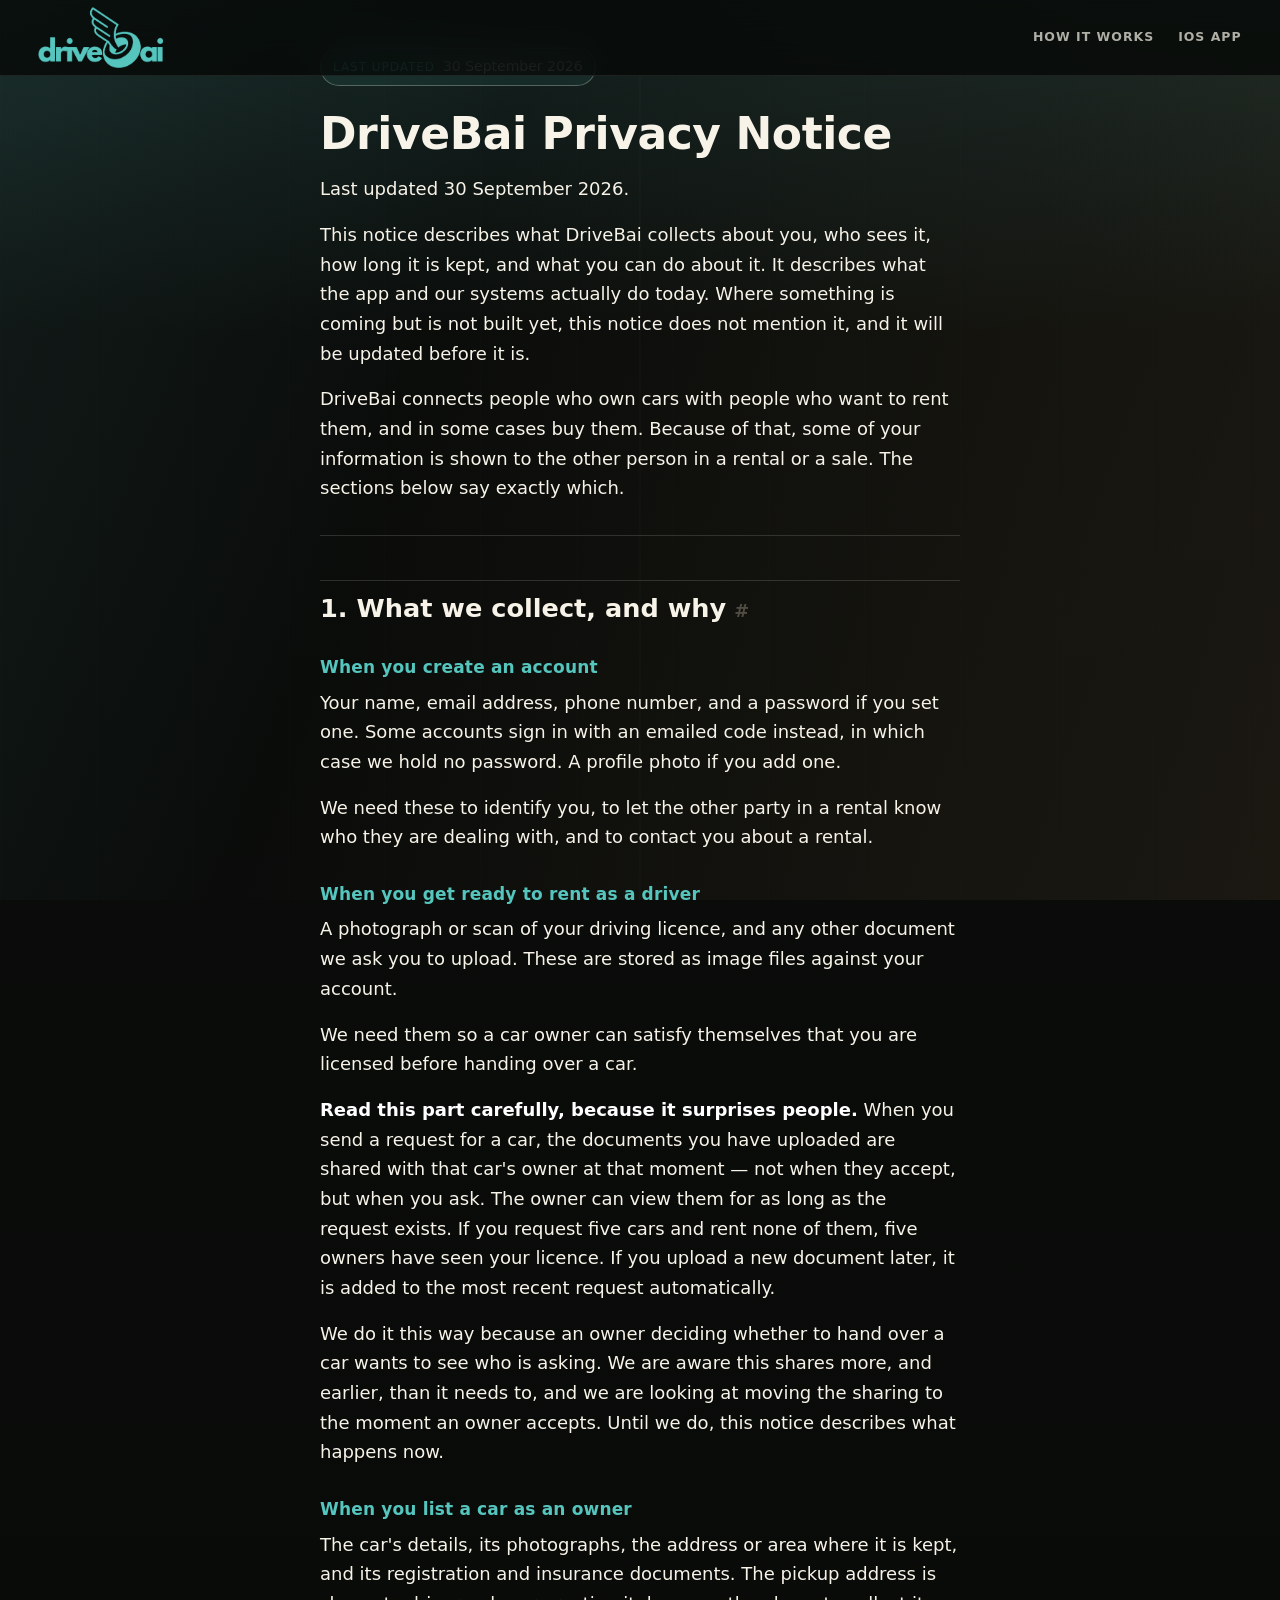
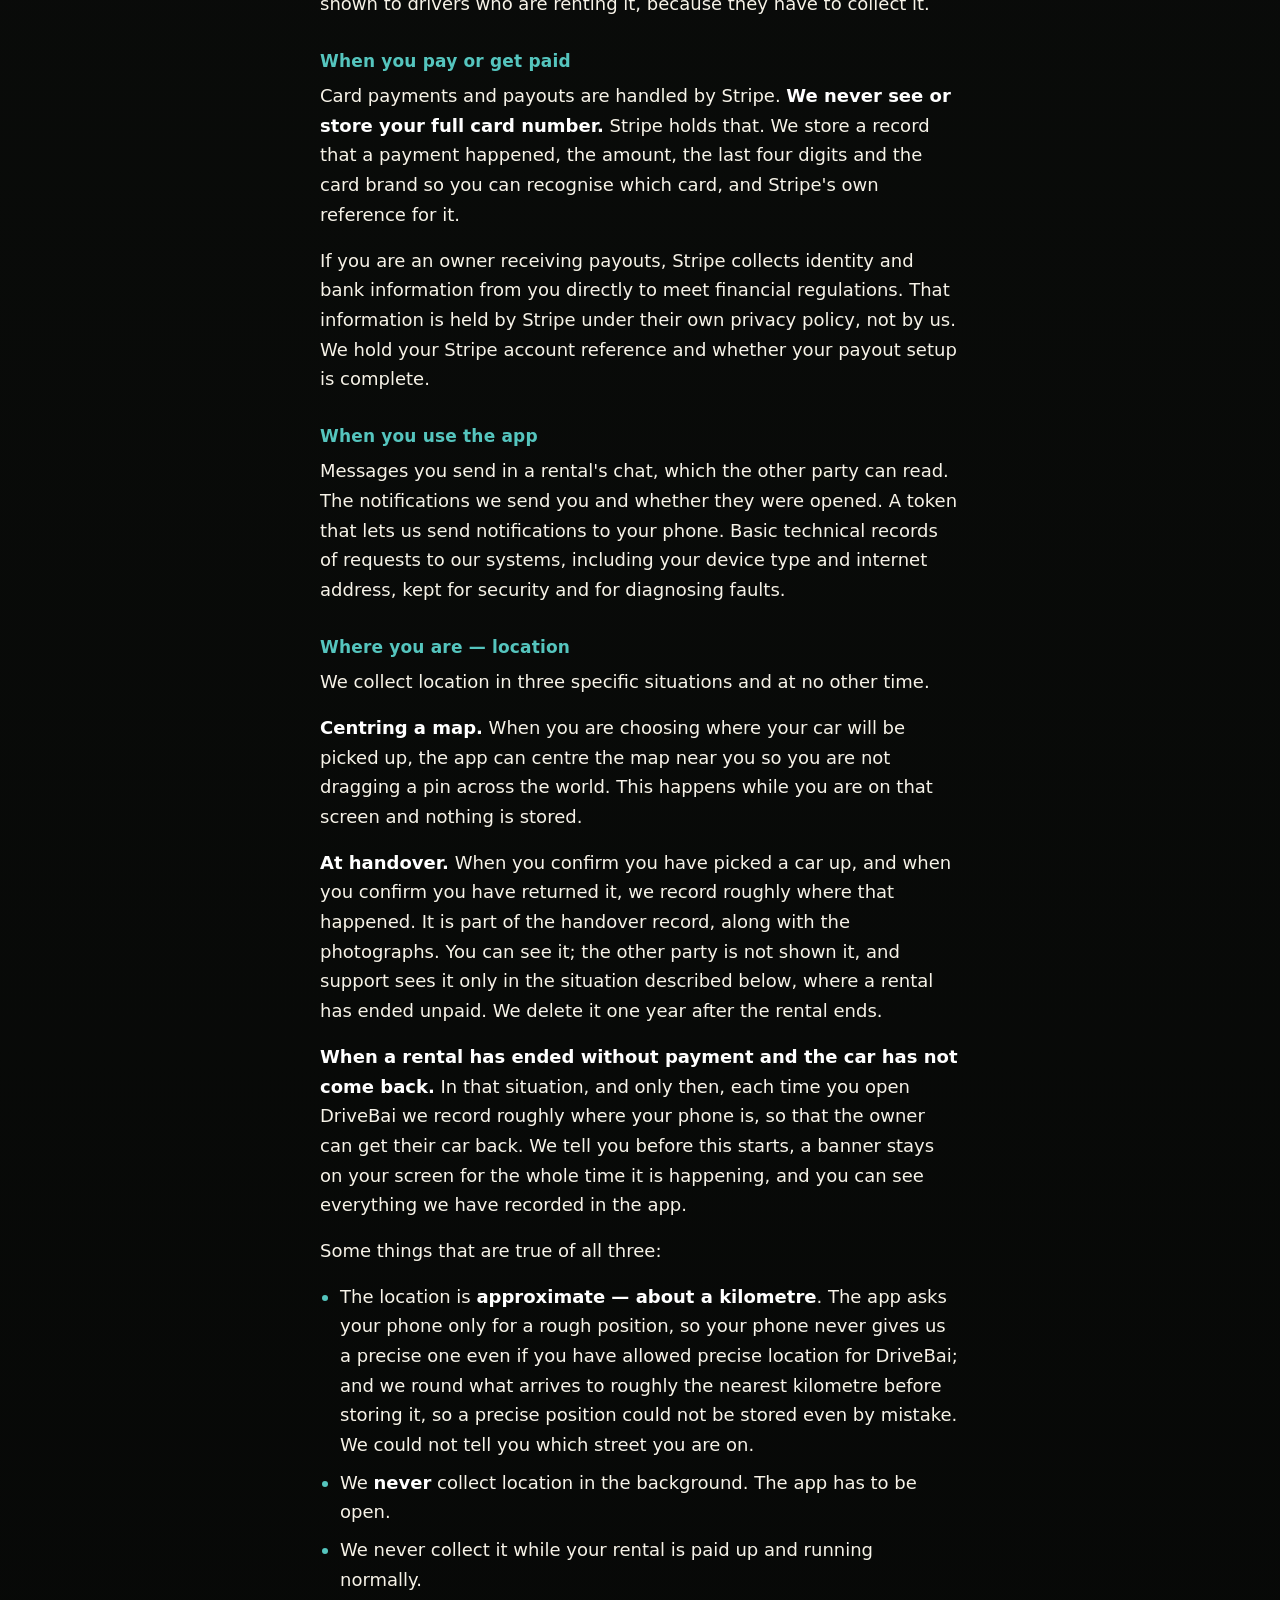
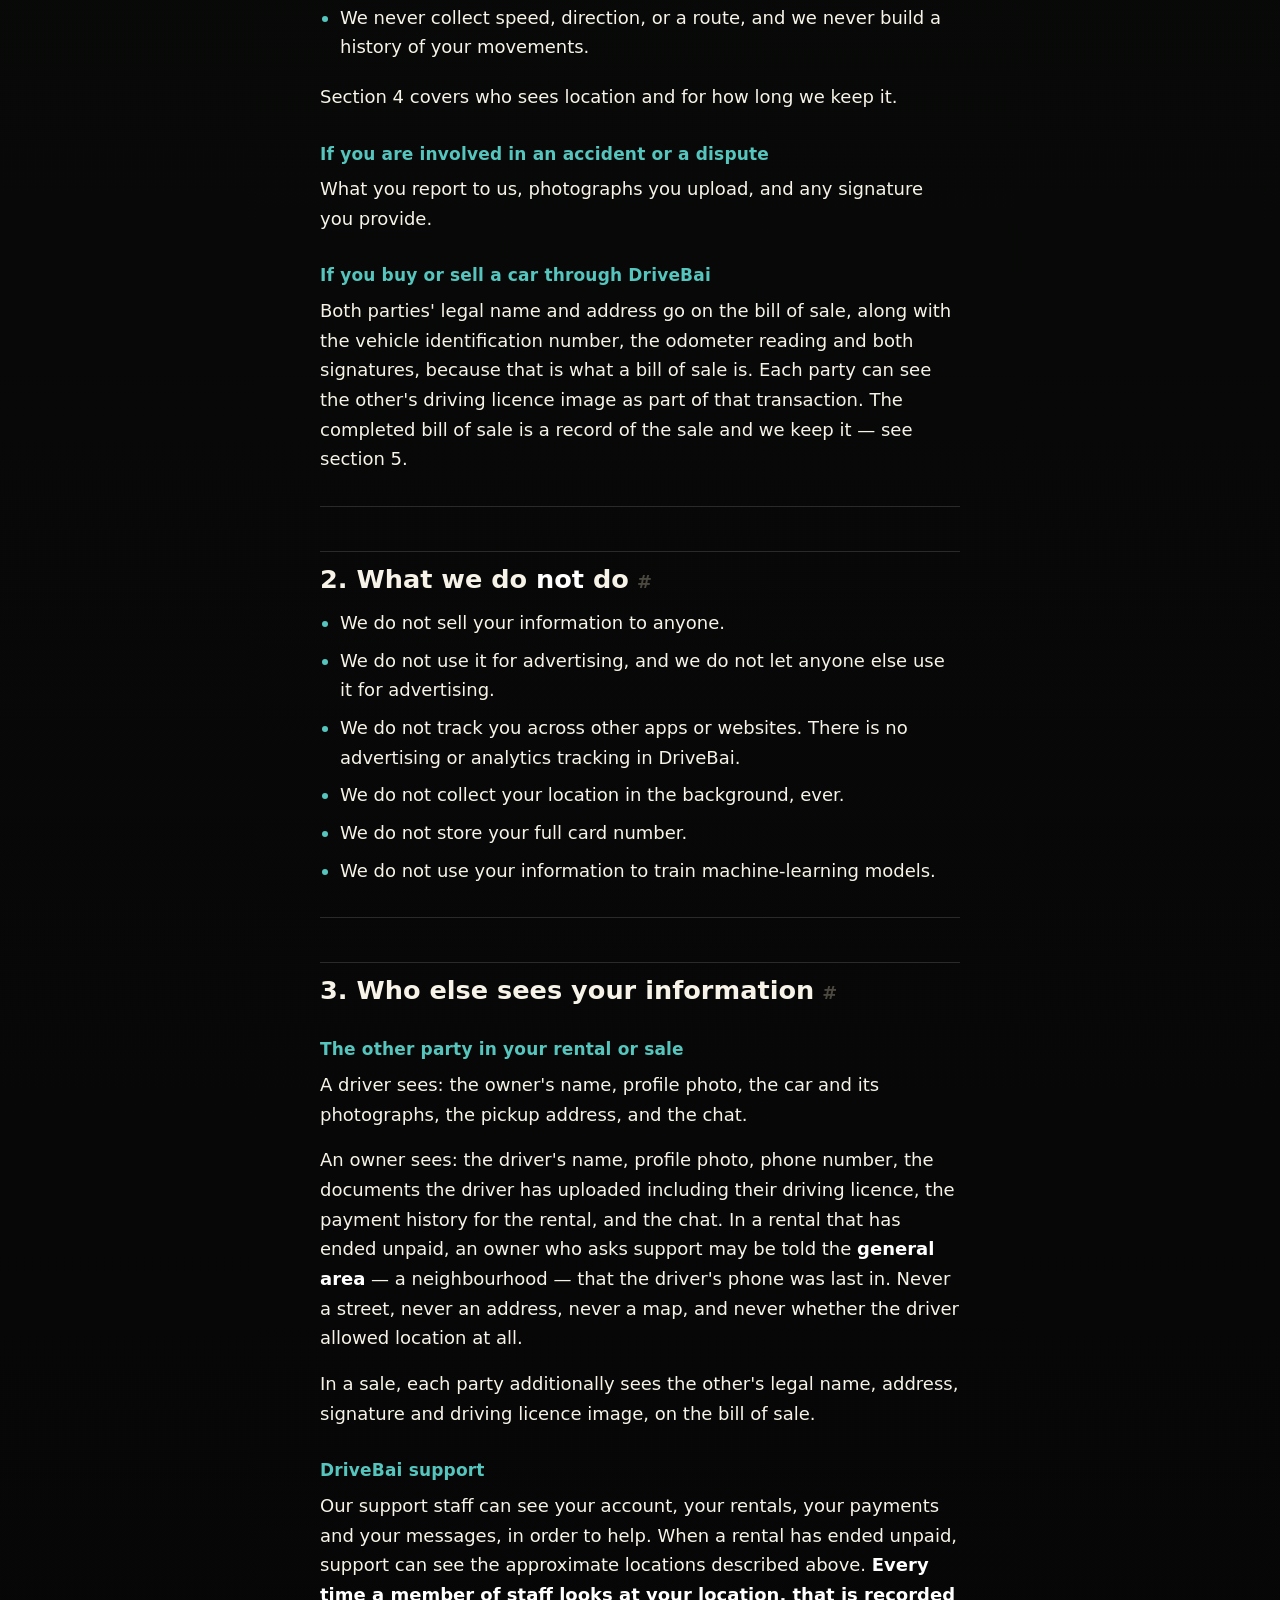
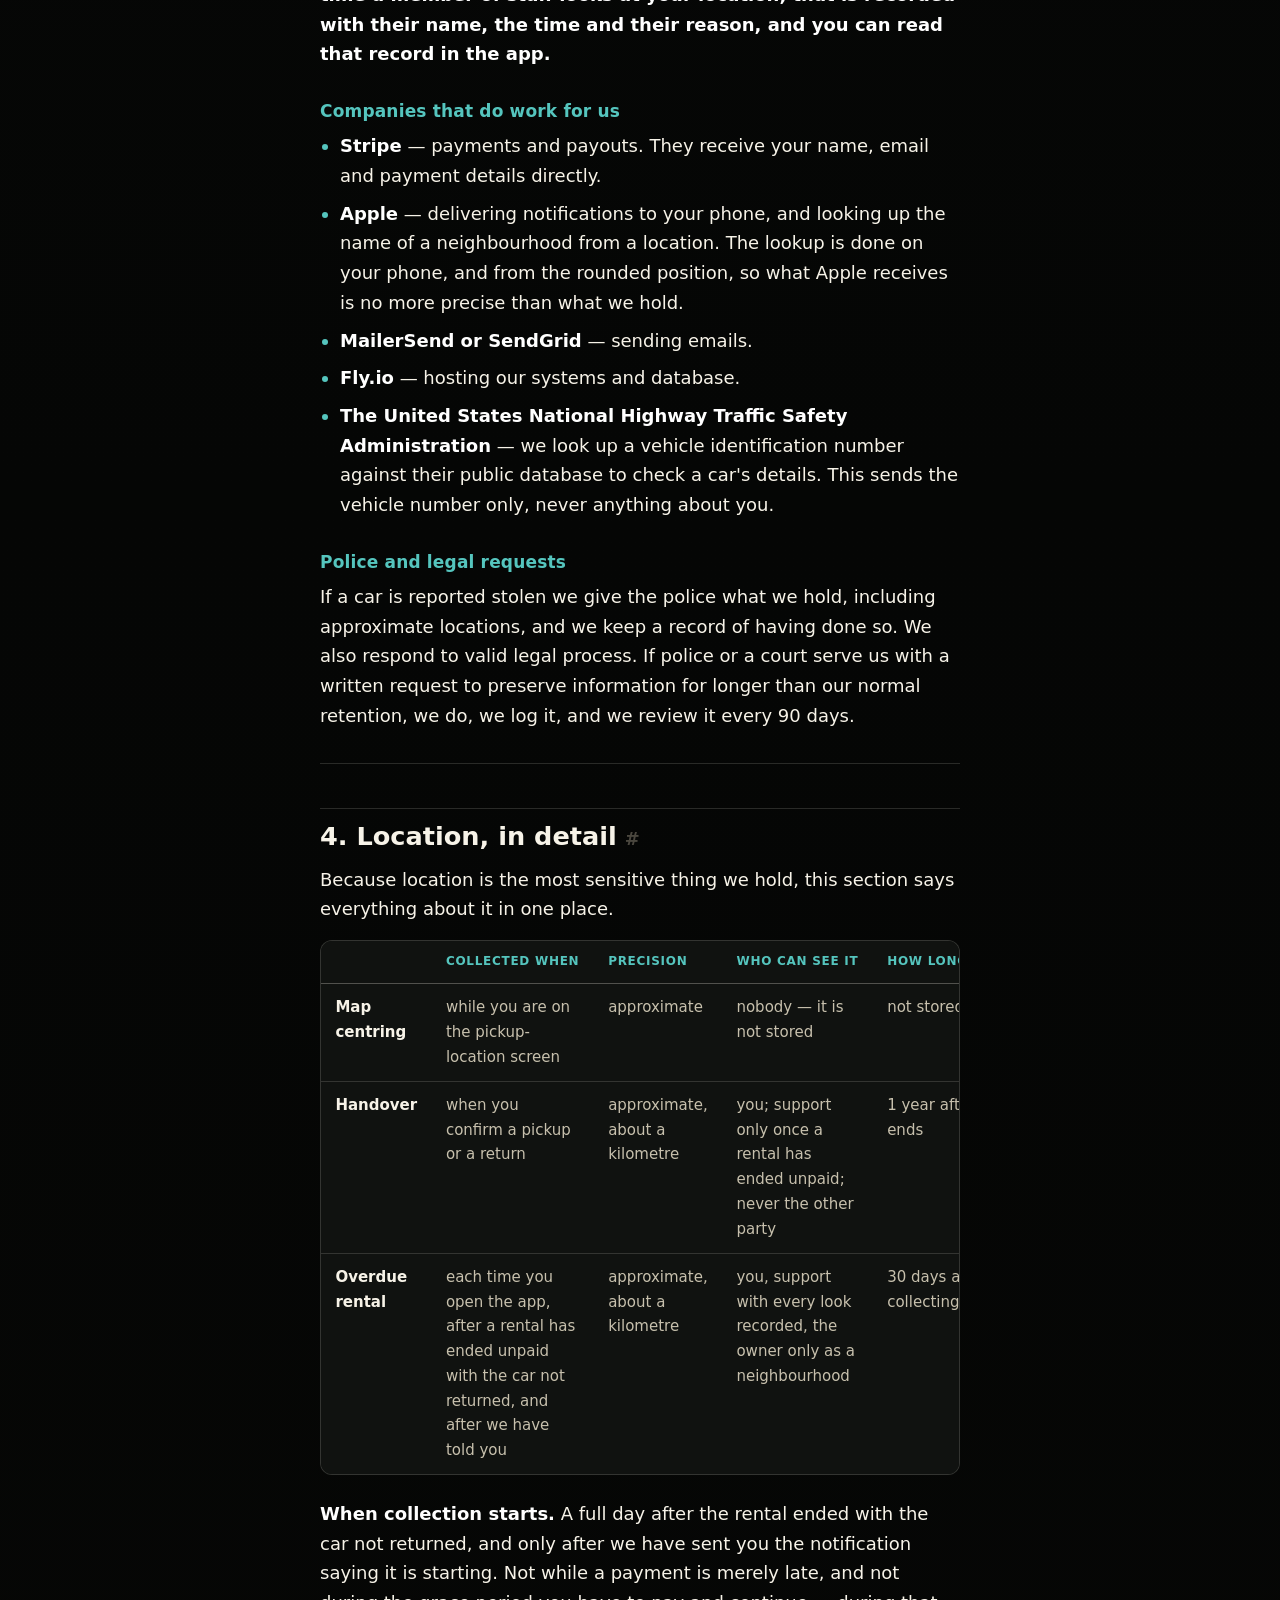
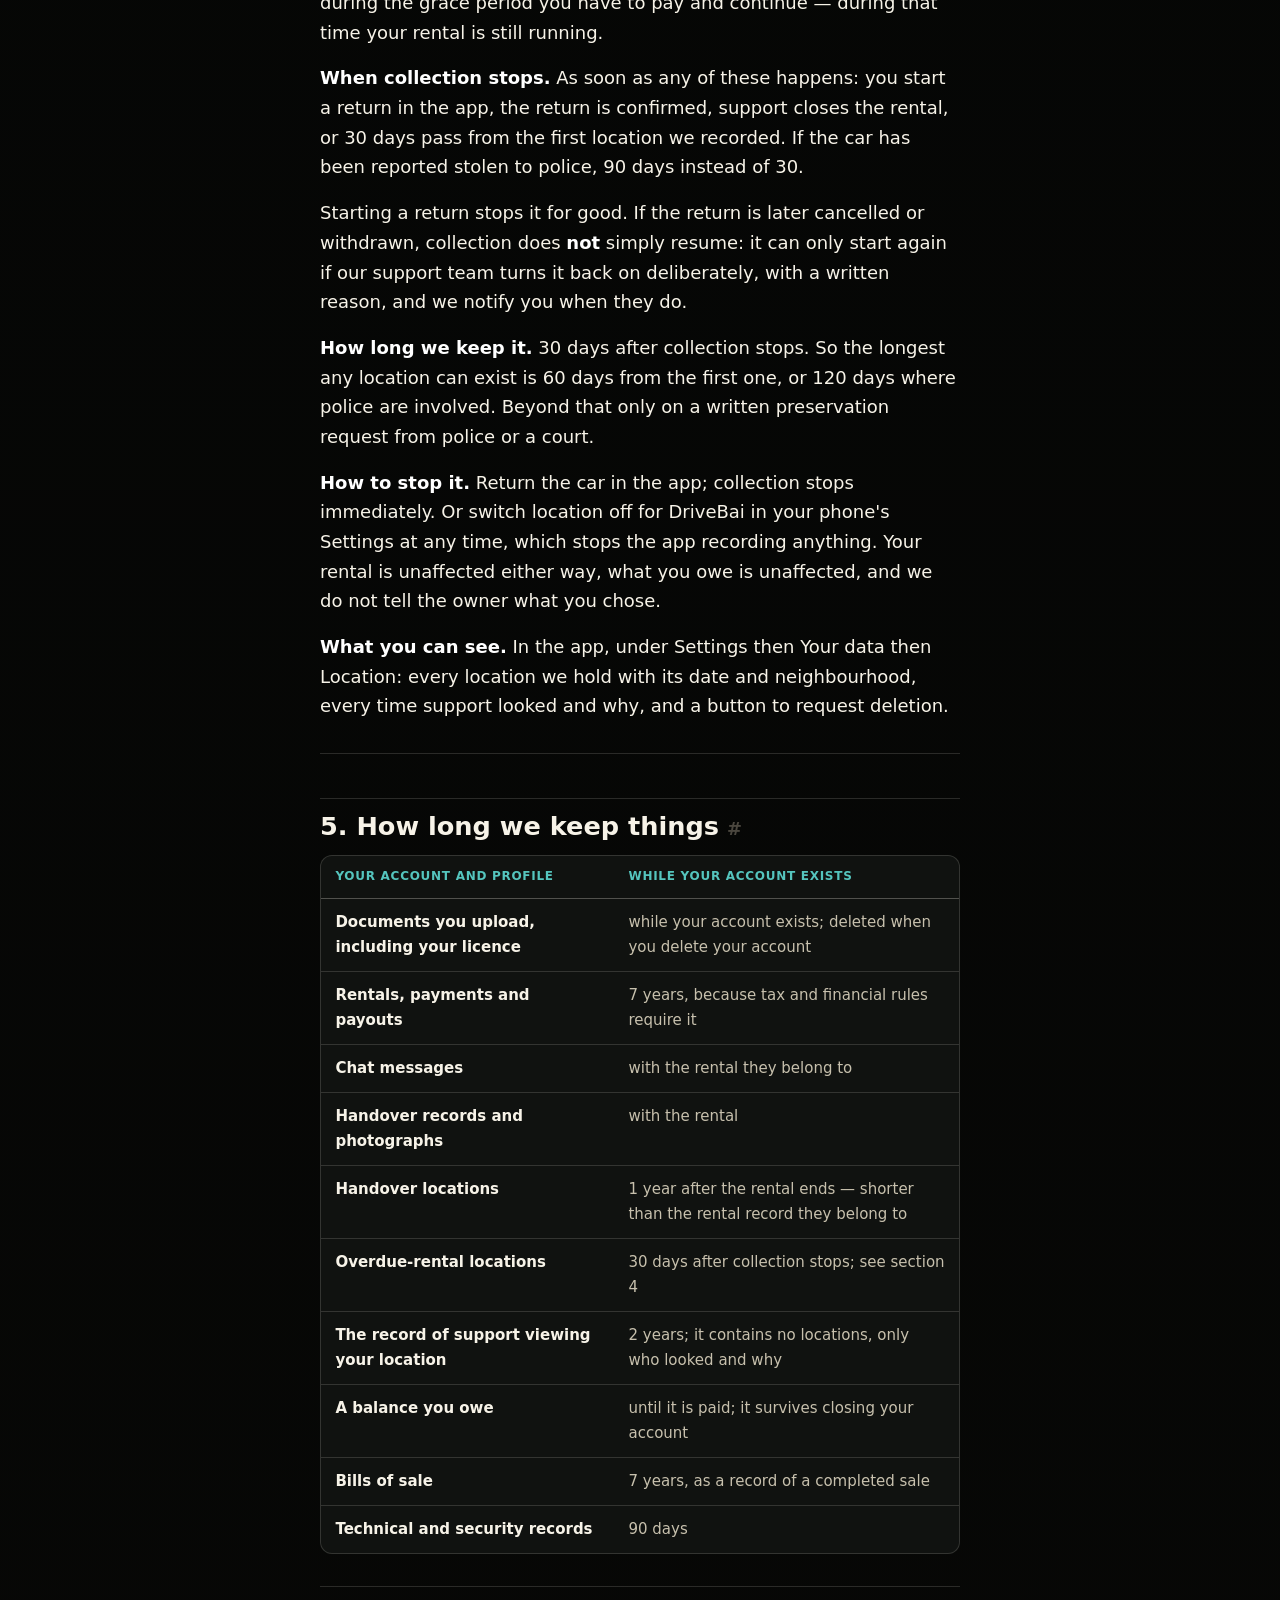
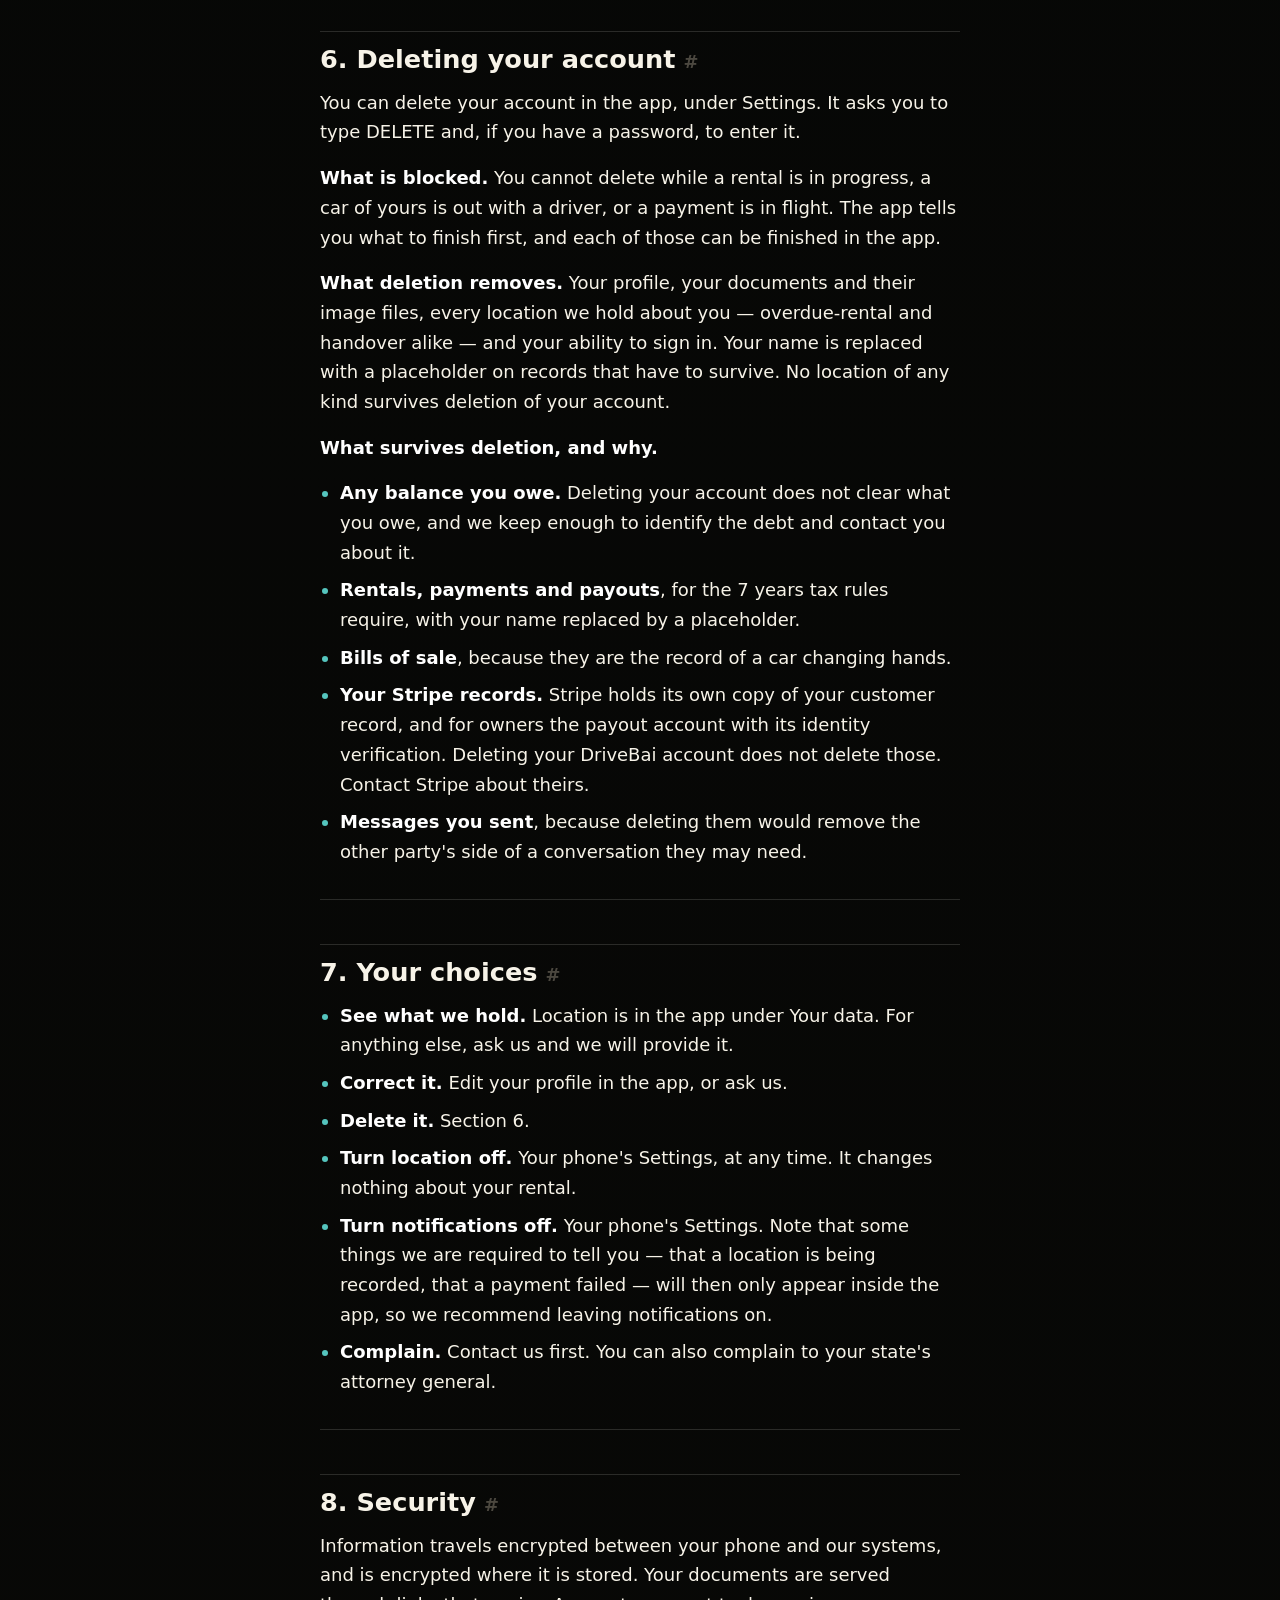
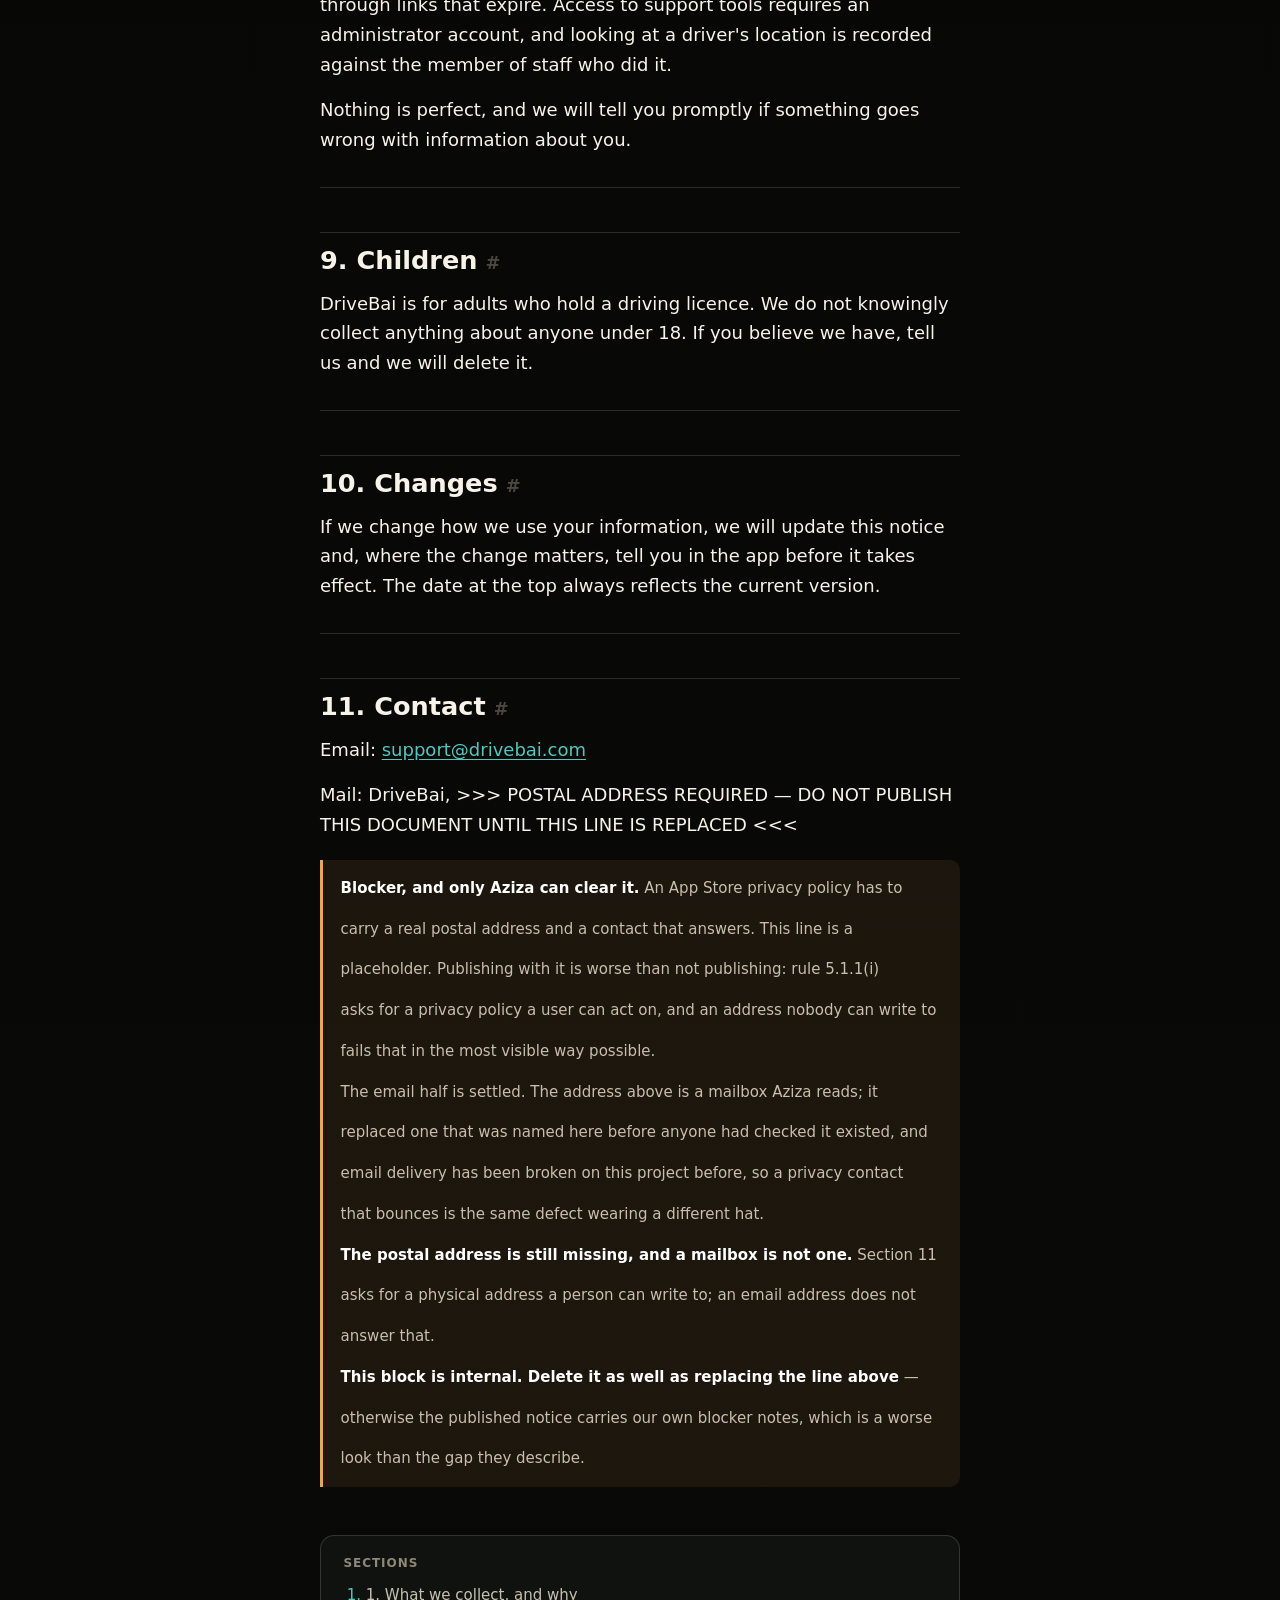
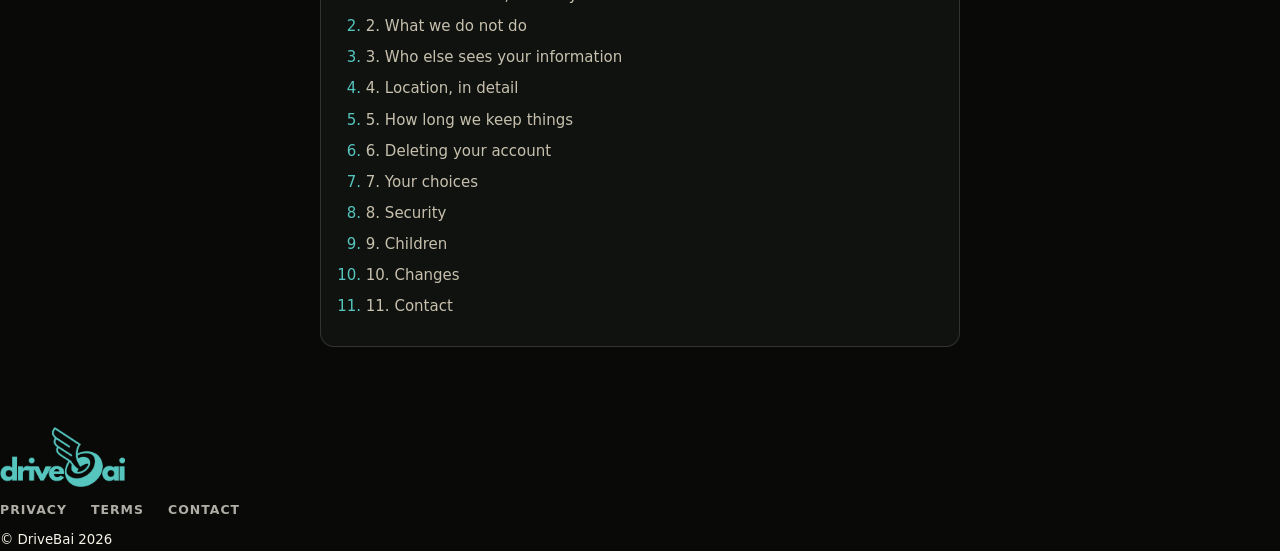
==== commit 2e9834a9: "The privacy contact is support@drivebai.com — still not mergeable privacy@drivebai.com was printed i" ====
--- a/privacy/index.html
+++ b/privacy/index.html
@@ -164,17 +164,24 @@
       <p>If we change how we use your information, we will update this notice and, where the change matters, tell you in the app before it takes effect. The date at the top always reflects the current version.</p>
       <hr aria-hidden="true" />
       <h2 id="section-11">11. Contact<a class="anchor" href="#section-11" aria-label="Link to this section">#</a></h2>
-      <p>Email: <a href="mailto:privacy@drivebai.com">privacy@drivebai.com</a></p>
+      <p>Email: <a href="mailto:support@drivebai.com">support@drivebai.com</a></p>
       <p>Mail: DriveBai, &gt;&gt;&gt; POSTAL ADDRESS REQUIRED — DO NOT PUBLISH THIS DOCUMENT UNTIL THIS LINE IS REPLACED &lt;&lt;&lt;</p>
       <blockquote class="note">
       <p><strong>Blocker, and only Aziza can clear it.</strong> An App Store privacy policy has to</p>
       <p>carry a real postal address and a contact that answers. This line is a</p>
       <p>placeholder. Publishing with it is worse than not publishing: rule 5.1.1(i)</p>
       <p>asks for a privacy policy a user can act on, and an address nobody can write to</p>
-      <p>fails that in the most visible way possible. Replace the line, and confirm</p>
-      <p><a href="mailto:privacy@drivebai.com">privacy@drivebai.com</a> reaches someone — email delivery has been broken on this</p>
-      <p>project before, and a privacy contact that bounces is the same defect wearing a</p>
-      <p>different hat.</p>
+      <p>fails that in the most visible way possible.</p>
+      <p>The email half is settled. The address above is a mailbox Aziza reads; it</p>
+      <p>replaced one that was named here before anyone had checked it existed, and</p>
+      <p>email delivery has been broken on this project before, so a privacy contact</p>
+      <p>that bounces is the same defect wearing a different hat.</p>
+      <p><strong>The postal address is still missing, and a mailbox is not one.</strong> Section 11</p>
+      <p>asks for a physical address a person can write to; an email address does not</p>
+      <p>answer that.</p>
+      <p><strong>This block is internal. Delete it as well as replacing the line above</strong> —</p>
+      <p>otherwise the published notice carries our own blocker notes, which is a worse</p>
+      <p>look than the gap they describe.</p>
       </blockquote>
 
       <nav class="doc-contents" aria-label="Sections of this notice">
@@ -202,7 +209,7 @@
       <nav aria-label="Legal">
         <a href="/privacy" aria-current="page">Privacy</a>
         <a href="https://drivebai-landing-v2.netlify.app/terms">Terms</a>
-        <a href="mailto:privacy@drivebai.com">Contact</a>
+        <a href="mailto:support@drivebai.com">Contact</a>
       </nav>
       <small>&copy; DriveBai 2026</small>
     </footer>
--- a/styles.css
+++ b/styles.css
@@ -148,892 +148,622 @@
   transform: scaleX(1);
 }
 
+/* ══════════════════════════════════════════════════════════════════════════
+   The landing page.
+
+   Everything above this line — the tokens, the body, the header and footer —
+   is shared with /privacy and is deliberately untouched.
+
+   Phone first: the base rules are the narrow ones and the media queries only
+   widen. The scroll sequence degrades in three steps, each of which has to be
+   good on its own: scroll-driven CSS where it exists, an IntersectionObserver
+   where it does not, and with no JavaScript at all a plain stack of screens in
+   order.
+   ══════════════════════════════════════════════════════════════════════════ */
+
+.skip-link {
+  position: absolute;
+  left: -9999px;
+  top: 0;
+  z-index: 100;
+  padding: 0.75rem 1.25rem;
+  background: var(--paper);
+  color: var(--black);
+  border-radius: 0 0 8px 0;
+  font-weight: 600;
+}
+.skip-link:focus {
+  left: 0;
+}
+
+:where(a, button, [tabindex]):focus-visible {
+  outline: 2px solid var(--mint);
+  outline-offset: 3px;
+  border-radius: 4px;
+}
+
+.section-title {
+  font-family: var(--display);
+  font-size: clamp(1.45rem, 5.5vw, 2.6rem);
+  line-height: 1.08;
+  letter-spacing: -0.015em;
+  margin: 0 0 1rem;
+}
+
+/* ─── Hero ───────────────────────────────────────────────────────────────── */
 .hero {
   position: relative;
-  isolation: isolate;
-  min-height: calc(100svh - 4.5rem);
+  /* The header is fixed and --header tall; the hero has to start below it or
+     the eyebrow sits under the blur. */
+  padding: calc(var(--header) + 2rem) 1.25rem 2.5rem;
+  max-width: 62rem;
+  margin: 0 auto;
+}
+
+/* Anchor targets must clear the fixed header too. */
+#how, #plain, #get, #top { scroll-margin-top: calc(var(--header) + 1rem); }
+
+.eyebrow {
+  margin: 0 0 0.75rem;
+  font-size: 0.75rem;
+  text-transform: uppercase;
+  letter-spacing: 0.14em;
+  color: var(--mint);
+}
+
+.hero h1 {
+  font-family: var(--display);
+  /* 7.5vw, not 9: at 430px the old size set a min-content width wider than the
+     viewport, so the first line was clipped by body's overflow-x guard rather
+     than wrapping. A heading that needs the guard is the wrong size. */
+  font-size: clamp(1.75rem, 7.5vw, 3.6rem);
+  line-height: 1.04;
+  letter-spacing: -0.025em;
+  margin: 0 0 1.25rem;
+  text-wrap: balance;
+}
+
+.lede {
+  font-size: clamp(1rem, 3.6vw, 1.2rem);
+  line-height: 1.55;
+  color: var(--paper-dim);
+  max-width: 34rem;
+  margin: 0 0 1.75rem;
+}
+
+.hero-facts {
+  list-style: none;
+  margin: 0 0 2rem;
+  padding: 0;
   display: grid;
-  grid-template-columns: minmax(0, 0.95fr) minmax(430px, 1.05fr);
-  align-items: center;
-  gap: 2rem;
-  padding: calc(var(--header) + 2.2rem) clamp(1.2rem, 4vw, 5rem) 1.6rem;
-  overflow: hidden;
-}
-
-.hero::after {
+  gap: 0.6rem;
+  max-width: 34rem;
+}
+.hero-facts li {
+  padding-left: 1.1rem;
+  position: relative;
+  font-size: 0.95rem;
+  color: var(--paper-dim);
+}
+.hero-facts li::before {
   content: "";
   position: absolute;
-  inset: auto 0 0;
-  z-index: -1;
-  height: 14rem;
-  background: linear-gradient(0deg, var(--black), transparent);
-}
-
-.hero-copy {
-  position: relative;
-  z-index: 3;
-  max-width: 720px;
-}
-
-.eyebrow {
-  margin-bottom: 1rem;
-  color: var(--mint);
-  font-size: 0.75rem;
-  font-weight: 900;
-  letter-spacing: 0.16em;
-  text-transform: uppercase;
-}
-
-.hero h1 {
-  max-width: 11.5ch;
-  margin-bottom: 1.25rem;
-  font-family: var(--display);
-  font-size: 5rem;
-  line-height: 0.86;
-  letter-spacing: 0;
-  text-transform: uppercase;
-}
-
-.lede {
-  max-width: 38rem;
-  margin-bottom: 2rem;
-  color: var(--paper-dim);
-  font-size: 1.08rem;
-  line-height: 1.65;
+  left: 0;
+  top: 0.55em;
+  width: 6px;
+  height: 6px;
+  border-radius: 50%;
+  background: var(--lime);
+}
+.hero-facts strong {
+  color: var(--paper);
 }
 
 .hero-actions {
   display: flex;
   flex-wrap: wrap;
-  align-items: center;
-  gap: 0.8rem;
-}
-
-.button,
-.store-button {
+  gap: 0.75rem;
+}
+
+.button {
   display: inline-flex;
   align-items: center;
-  justify-content: center;
-  min-height: 44px;
-  border: 1px solid var(--line);
-  border-radius: 8px;
-  font-size: 0.82rem;
-  font-weight: 900;
-  letter-spacing: 0.08em;
-  text-transform: uppercase;
-  transition:
-    transform 180ms ease,
-    background 180ms ease,
-    border-color 180ms ease,
-    color 180ms ease;
-}
-
-.button {
   gap: 0.55rem;
-  padding: 0.82rem 1rem;
-}
-
-.button:hover,
-.store-button:hover {
-  transform: translateY(-2px);
-}
-
+  padding: 0.85rem 1.4rem;
+  border-radius: 999px;
+  font-weight: 600;
+  font-size: 0.95rem;
+  border: 1px solid transparent;
+  transition: transform 0.15s ease, background-color 0.15s ease, border-color 0.15s ease;
+}
+.button:hover {
+  transform: translateY(-1px);
+}
 .button.primary {
-  background: var(--paper);
-  border-color: var(--paper);
+  background: var(--mint);
   color: var(--black);
 }
-
+.button.primary:hover {
+  background: #6ad4cd;
+}
 .button.secondary {
-  color: rgba(247, 243, 232, 0.72);
-  background: rgba(247, 243, 232, 0.03);
-}
-
+  border-color: var(--line-strong);
+  color: var(--paper);
+}
 .button.secondary:hover {
-  border-color: var(--line-strong);
-  color: white;
-}
-
+  border-color: var(--paper-dim);
+}
+.button.large {
+  padding: 1rem 1.6rem;
+  font-size: 1rem;
+}
 .button-icon {
-  display: inline-grid;
-  place-items: center;
-}
-
-.hero-visual {
+  display: inline-flex;
+}
+
+/* ─── The scroll sequence ────────────────────────────────────────────────── */
+.sequence {
+  padding: 2rem 1.25rem 3rem;
+  max-width: 72rem;
+  margin: 0 auto;
+}
+
+.sequence-grid {
+  /* Names a scope so a step's view-timeline can drive a screen that is not its
+     descendant. Without this the two sides cannot see each other's timelines. */
+  timeline-scope: --s1, --s2, --s3, --s4, --s5, --s6;
+}
+
+.phone-rail {
+  /* Sticky on a phone as well as a desktop. Without this the frame scrolls out
+     of view during step one and the other five screens advance where nobody can
+     see them — the whole sequence wasted on the larger half of the traffic.
+     
+     The rail carries its own backdrop because the steps scroll UNDERNEATH it: a
+     transparent sticky frame lets step text run through the phone, which reads
+     as a rendering fault rather than a design. The gradient tail is what makes
+     text disappear instead of being chopped. */
+  position: sticky;
+  top: var(--header);
+  z-index: 1;
+  margin: 0 -1.25rem 1rem;
+  padding: 1rem 1.25rem 2.5rem;
+  /* Opaque for the whole of the phone, fading only across the 2.5rem tail below
+     it. A gradient that starts fading inside the frame lets step text show
+     through the lower third of the screenshot. */
+  background: linear-gradient(
+    to bottom,
+    var(--black) calc(100% - 2.5rem),
+    rgba(5, 6, 5, 0) 100%
+  );
+}
+
+.phone-rail .phone {
+  max-width: 10rem;
+  margin: 0 auto;
+}
+
+.phone {
   position: relative;
-  z-index: 1;
-  min-height: 500px;
-  transform: translate3d(0, var(--hero-y, 0px), 0);
-  will-change: transform;
-}
-
-.hero-device,
-.stage-phone {
+  border-radius: 2rem;
+  padding: 0.5rem;
+  background: linear-gradient(160deg, #2a2d2a, #0d0f0d);
+  box-shadow: 0 20px 60px rgba(0, 0, 0, 0.55), 0 0 0 1px rgba(247, 243, 232, 0.08);
+}
+
+.phone-screens {
+  position: relative;
+  border-radius: 1.6rem;
+  overflow: hidden;
+  background: #fff;
+  /* 600 x 1150 is the exported capture; the box reserves that ratio so nothing
+     reflows while the images decode. */
+  aspect-ratio: 600 / 1150;
+}
+
+.phone-screens::after {
+  /* The captures end mid-scroll. A short fade is framing, not retouching: it
+     stops a cut-off row reading as a broken screenshot. */
+  content: "";
   position: absolute;
-  aspect-ratio: 9 / 19.5;
-  background:
-    linear-gradient(145deg, #2d302d, #050505 44%, #151715),
-    var(--carbon);
-  padding: 8px;
-  border: 1px solid rgba(247, 243, 232, 0.18);
-  border-radius: 38px;
-  box-shadow:
-    inset 0 0 0 1px rgba(255, 255, 255, 0.05),
-    0 34px 80px rgba(0, 0, 0, 0.48);
-}
-
-.hero-device img,
-.screen-layer {
+  inset: auto 0 0 0;
+  height: 14%;
+  background: linear-gradient(to bottom, rgba(255, 255, 255, 0), #fff 82%);
+  pointer-events: none;
+}
+
+.screen {
+  position: absolute;
+  inset: 0;
+  display: block;
+}
+.screen img {
   width: 100%;
   height: 100%;
   object-fit: cover;
-  border-radius: 30px;
-  background: #050505;
-}
-
-.device-island {
-  position: absolute;
-  top: 16px;
-  left: 50%;
-  z-index: 20;
-  width: 34%;
-  height: 22px;
-  border-radius: 999px;
-  background: #030303;
-  box-shadow: 0 0 0 1px rgba(255, 255, 255, 0.08);
-  transform: translateX(-50%);
-}
-
-.main-device {
-  top: 44%;
-  right: 18%;
-  width: 250px;
-  transform: translateY(-50%) rotate(-3deg);
-}
-
-.ghost-device {
-  width: 190px;
-  opacity: 0.78;
-  filter: saturate(0.95) contrast(0.95);
-}
-
-.ghost-one {
-  top: 12%;
-  right: 3%;
-  transform: rotate(10deg);
-}
-
-.ghost-two {
-  right: 46%;
-  bottom: 5%;
-  transform: rotate(-12deg);
-}
-
-.route-card {
-  position: absolute;
-  z-index: 5;
-  display: flex;
-  align-items: center;
-  gap: 0.7rem;
-  min-width: 182px;
-  padding: 0.78rem 0.9rem;
-  border: 1px solid var(--line);
-  border-radius: 8px;
-  background: rgba(16, 18, 16, 0.82);
-  box-shadow: 0 24px 80px rgba(0, 0, 0, 0.28);
-  backdrop-filter: blur(18px);
-  -webkit-backdrop-filter: blur(18px);
-}
-
-.route-card-one {
-  top: 19%;
-  left: 7%;
-}
-
-.route-card-two {
-  right: 3%;
-  bottom: 17%;
-}
-
-.route-dot {
-  width: 10px;
-  height: 10px;
-  border-radius: 50%;
-  background: var(--lime);
-  box-shadow: 0 0 0 5px rgba(217, 236, 107, 0.12);
-  flex: 0 0 auto;
-}
-
-.route-card strong,
-.route-card span {
+  object-position: top center;
   display: block;
 }
 
-.route-card strong {
-  color: var(--paper);
-  font-size: 1.08rem;
-}
-
-.route-card span {
-  color: var(--paper-dim);
-  font-size: 0.75rem;
-}
-
-.hero-peek {
+/* ── No JavaScript, no scroll timelines: a readable stack ────────────────── */
+/* Every screen is visible, in order, with its own caption from the step list.
+   This is the floor, and it has to be good on its own. */
+.screen {
+  opacity: 1;
+}
+.phone-screens {
   display: grid;
-  grid-template-columns: repeat(3, 1fr);
-  gap: 1px;
-  margin: 0 clamp(1.2rem, 4vw, 5rem);
-  border: 1px solid var(--line);
-  background: var(--line);
-}
-
-.hero-peek div {
-  min-height: 74px;
-  display: flex;
-  align-items: baseline;
-  justify-content: space-between;
-  gap: 1rem;
-  padding: 1rem 1.2rem;
-  background: rgba(16, 18, 16, 0.72);
-}
-
-.hero-peek strong {
-  color: var(--lime);
-  font-size: 1.55rem;
-}
-
-.hero-peek span {
-  color: var(--paper-dim);
-  font-size: 0.8rem;
-  font-weight: 700;
-  letter-spacing: 0.08em;
-  text-transform: uppercase;
-}
-
-.app-story {
+}
+.screen {
   position: relative;
-  min-height: 520svh;
-  margin-top: 2.8rem;
-}
-
-.story-visual {
-  position: sticky;
-  top: 0;
-  height: 100svh;
-  display: grid;
-  place-items: center;
-  overflow: hidden;
-  pointer-events: none;
-}
-
-.stage-grid {
+  grid-area: 1 / 1;
+}
+
+/* ── With JavaScript: one at a time, cross-faded ─────────────────────────── */
+[data-enhanced] .screen {
   position: absolute;
   inset: 0;
-  background:
-    linear-gradient(90deg, transparent 0, transparent calc(50% - 1px), rgba(247, 243, 232, 0.1) 50%, transparent calc(50% + 1px)),
-    repeating-linear-gradient(0deg, rgba(247, 243, 232, 0.035) 0 1px, transparent 1px 92px);
-  opacity: calc(0.24 + var(--story-progress, 0) * 0.28);
-}
-
-.app-stage {
-  position: relative;
-  width: min(72vh, 50vw, 720px);
-  aspect-ratio: 1;
-  transform: translate3d(0, var(--stage-y, 0px), 0);
-}
-
-.stage-phone {
-  top: 50%;
-  left: 50%;
-  z-index: 10;
-  width: min(310px, 38vw);
-  transform: translate(-50%, -50%);
-  overflow: hidden;
-}
-
-.screen-layer {
-  position: absolute;
-  inset: 8px;
-  width: calc(100% - 16px);
-  height: calc(100% - 16px);
   opacity: 0;
-  transform: translateY(100%);
-  transform-origin: 50% 50%;
-  will-change: transform, opacity;
-  transition:
-    opacity 520ms ease,
-    transform 720ms cubic-bezier(0.22, 1, 0.36, 1);
-}
-
-.screen-layer.is-active {
+  transform: translate3d(0, 1.5%, 0) scale(0.985);
+  transition: opacity 0.45s ease, transform 0.45s ease;
+  will-change: opacity, transform;
+}
+[data-enhanced] .screen[data-visible] {
   opacity: 1;
-  transform: translateY(0) scale(1);
-}
-
-.screen-layer.is-before {
-  opacity: 0;
-  transform: translateY(-28%) scale(0.96);
-}
-
-.stage-note {
-  position: absolute;
-  z-index: 6;
+  transform: translate3d(0, 0, 0) scale(1);
+}
+[data-enhanced] .phone-screens {
+  display: block;
+}
+
+.steps {
+  list-style: none;
+  margin: 0;
+  padding: 0;
+  counter-reset: step;
+}
+
+.step {
+  /* The sticky phone owns the top of the viewport on a phone — roughly 46vh of
+     it. The step text starts below that band so the two never overlap, which no
+     amount of backdrop can fix once a heading is behind glass. */
+  padding: 1.25rem 0 44vh;
+  border-top: 1px solid var(--line);
   display: flex;
-  align-items: center;
-  gap: 0.72rem;
-  max-width: 240px;
-  padding: 0.8rem 0.9rem;
-  border: 1px solid var(--line);
-  border-radius: 8px;
-  background: rgba(16, 18, 16, 0.8);
-  color: var(--paper);
-  box-shadow: 0 24px 80px rgba(0, 0, 0, 0.26);
-  backdrop-filter: blur(18px);
-  -webkit-backdrop-filter: blur(18px);
-  opacity: 0;
-  transform: translate(-50%, -50%);
-  will-change: transform, opacity;
-}
-
-.stage-note span {
-  color: var(--amber);
-  font-family: Georgia, "Times New Roman", serif;
-  font-size: 1.35rem;
-  font-weight: 700;
-}
-
-.stage-note strong {
-  font-size: 0.76rem;
-  font-weight: 900;
-  letter-spacing: 0.08em;
-  line-height: 1.25;
-  text-transform: uppercase;
-}
-
-.note-discover,
-.note-track {
-  left: 12%;
-}
-
-.note-choose,
-.note-request,
-.note-chat {
-  left: 88%;
-}
-
-.note-discover {
-  top: 31%;
-}
-
-.note-choose {
-  top: 22%;
-}
-
-.note-request {
-  top: 50%;
-}
-
-.note-track {
-  top: 70%;
-}
-
-.note-chat {
-  top: 78%;
-}
-
-.chapters {
-  position: absolute;
-  inset: 0;
-  z-index: 20;
-  display: grid;
-  grid-template-rows: repeat(5, 100svh);
-  padding: 0 clamp(1.2rem, 4vw, 4.8rem);
-}
-
-.chapter {
-  width: min(31rem, 31vw);
-  align-self: center;
-  opacity: 0.15;
-  filter: blur(1px);
-  transform: translateY(20px);
-  transition:
-    opacity 320ms ease,
-    transform 320ms ease,
-    filter 320ms ease;
-}
-
-.chapter.left {
-  justify-self: start;
-}
-
-.chapter.right {
-  justify-self: end;
-  text-align: right;
-}
-
-.chapter.is-active {
-  opacity: 1;
-  filter: blur(0);
-  transform: translateY(0);
-}
-
-.chapter.is-before {
-  opacity: 0.34;
-  filter: blur(0);
-  transform: translateY(-8px);
-}
-
-.chapter-heading {
-  display: flex;
-  align-items: baseline;
-  gap: 1rem;
-  margin-bottom: 1.2rem;
-}
-
-.chapter.right .chapter-heading {
-  justify-content: flex-end;
-}
-
-.chapter-number {
-  color: var(--amber);
-  font-family: Georgia, "Times New Roman", serif;
-  font-size: 4.7rem;
-  font-weight: 700;
-  line-height: 0.78;
-}
-
-.chapter h2 {
-  margin-bottom: 0;
-  font-family: var(--display);
-  font-size: 3.25rem;
-  line-height: 0.95;
-  letter-spacing: 0;
-  text-transform: uppercase;
-}
-
-.chapter-subtitle {
-  margin-bottom: 1.2rem;
-  color: rgba(247, 243, 232, 0.72);
-  font-size: 0.76rem;
-  font-weight: 900;
-  letter-spacing: 0.14em;
-  text-transform: uppercase;
-}
-
-.chapter p:not(.chapter-subtitle) {
-  max-width: 28rem;
-  margin-bottom: 0;
+  flex-direction: column;
+  justify-content: flex-start;
+}
+.step:first-child {
+  padding-top: 0.5rem;
+}
+.step:last-child {
+  /* No seventh step to make room for. */
+  padding-bottom: 6rem;
+}
+.step:first-child {
+  border-top: 0;
+}
+
+.step-n {
+  margin: 0 0 0.35rem;
+  font-size: 0.75rem;
+  letter-spacing: 0.16em;
+  color: var(--muted);
+}
+
+.step h3 {
+  margin: 0 0 0.5rem;
+  font-size: clamp(1.15rem, 4.5vw, 1.45rem);
+  line-height: 1.2;
+}
+
+.step p {
+  margin: 0;
   color: var(--paper-dim);
-  font-size: 0.96rem;
-  line-height: 1.72;
-}
-
-.chapter.right p {
-  margin-left: auto;
-}
-
-.download {
-  position: relative;
-  z-index: 25;
-  display: grid;
-  grid-template-columns: minmax(0, 1fr) auto;
-  align-items: end;
-  gap: 2rem;
-  padding: 7rem clamp(1.2rem, 4vw, 5rem);
+  line-height: 1.6;
+  max-width: 34rem;
+}
+.step em {
+  color: var(--lime);
+  font-style: normal;
+}
+
+/* ─── The plain terms ────────────────────────────────────────────────────── */
+.plain {
+  background: var(--carbon);
   border-top: 1px solid var(--line);
   border-bottom: 1px solid var(--line);
-  background:
-    linear-gradient(90deg, rgba(85, 197, 190, 0.11), transparent 55%),
-    rgba(16, 18, 16, 0.72);
-}
-
-.download-copy {
-  max-width: 780px;
-}
-
-.download h2 {
-  margin-bottom: 1rem;
+  padding: 3rem 1.25rem;
+}
+.plain-inner {
+  max-width: 72rem;
+  margin: 0 auto;
+}
+.plain-lede {
+  color: var(--paper-dim);
+  max-width: 34rem;
+  margin: 0 0 2rem;
+}
+.plain-grid {
+  display: grid;
+  gap: 1rem;
+}
+.plain-card {
+  padding: 1.25rem 1.35rem;
+  border: 1px solid var(--line);
+  border-radius: 14px;
+  background: var(--carbon-2);
+}
+.plain-card h3 {
+  margin: 0 0 0.5rem;
+  font-size: 1rem;
+  line-height: 1.3;
+  color: var(--amber);
+}
+.plain-card p {
+  margin: 0;
+  font-size: 0.93rem;
+  line-height: 1.55;
+  color: var(--paper-dim);
+}
+
+/* ─── Owners ─────────────────────────────────────────────────────────────── */
+.owners {
+  padding: 3rem 1.25rem;
+}
+.owners-inner {
+  max-width: 40rem;
+  margin: 0 auto;
+}
+.owners p {
+  color: var(--paper-dim);
+  line-height: 1.6;
+  margin: 0 0 1rem;
+}
+.owners-note {
+  padding: 1rem 1.2rem;
+  border-left: 3px solid var(--amber);
+  background: rgba(226, 168, 95, 0.08);
+  border-radius: 0 10px 10px 0;
+  font-size: 0.93rem;
+}
+
+/* ─── Download ───────────────────────────────────────────────────────────── */
+.get {
+  padding: 3.5rem 1.25rem 4.5rem;
+  text-align: center;
+  border-top: 1px solid var(--line);
+}
+.get-inner {
+  max-width: 38rem;
+  margin: 0 auto;
+}
+.get h2 {
   font-family: var(--display);
-  font-size: 4.6rem;
-  line-height: 0.96;
-  letter-spacing: 0;
-  text-transform: uppercase;
-}
-
-.download p:not(.eyebrow) {
-  max-width: 42rem;
-  margin-bottom: 0;
+  font-size: clamp(1.7rem, 7vw, 2.8rem);
+  line-height: 1.05;
+  margin: 0 0 1rem;
+}
+.get p {
   color: var(--paper-dim);
-  font-size: 1rem;
-  line-height: 1.7;
-}
-
-.store-button {
-  gap: 0.72rem;
-  min-width: 192px;
-  min-height: 64px;
-  padding: 0.75rem 1rem;
-  background: var(--paper);
-  border-color: var(--paper);
-  color: var(--black);
-}
-
-.store-button span {
-  display: flex;
-  flex-direction: column;
-  align-items: flex-start;
-  line-height: 1.06;
-}
-
-.store-button small {
-  font-size: 0.62rem;
-  font-weight: 900;
-  letter-spacing: 0.08em;
-  text-transform: uppercase;
-}
-
-.store-button strong {
-  font-size: 1.04rem;
-}
-
-.site-footer {
-  position: relative;
-  z-index: 25;
-  display: flex;
-  align-items: center;
-  justify-content: space-between;
-  gap: 1.2rem;
-  padding: 2.1rem clamp(1.2rem, 4vw, 5rem) 2.8rem;
-  color: rgba(247, 243, 232, 0.68);
-  font-size: 0.82rem;
-}
-
-.site-footer .brand-logo {
-  width: 112px;
-}
-
-.site-footer small {
-  white-space: nowrap;
-}
-
-@media (max-width: 1180px) {
+  margin: 0 0 1.75rem;
+  line-height: 1.6;
+}
+
+/* ─── Wider screens ──────────────────────────────────────────────────────── */
+@media (min-width: 56rem) {
   .hero {
-    grid-template-columns: minmax(0, 0.95fr) minmax(360px, 1.05fr);
-  }
-
-  .hero h1 {
-    font-size: 4.5rem;
-  }
-
-  .hero-visual {
-    min-height: 500px;
-  }
-
-  .main-device {
-    right: 13%;
-    width: 242px;
-  }
-
-  .ghost-device {
-    width: 184px;
-  }
-
-  .chapter {
-    width: min(28rem, 34vw);
-  }
-
-  .chapter-number {
-    font-size: 4.1rem;
-  }
-
-  .chapter h2 {
-    font-size: 2.8rem;
-  }
-}
-
-@media (max-width: 900px) {
-  :root {
-    --header: 68px;
-  }
-
-  .site-header nav {
-    gap: 1rem;
-  }
-
-  .hero {
-    grid-template-columns: 1fr;
+    padding: calc(var(--header) + 4rem) 2rem 3.5rem;
+  }
+  .sequence {
+    padding: 3rem 2rem 5rem;
+  }
+  .sequence-grid {
+    display: grid;
+    grid-template-columns: 1fr 20rem;
+    gap: 4rem;
     align-items: start;
-    gap: 1.5rem;
-    padding-top: calc(var(--header) + 2rem);
-  }
-
-  .hero h1 {
-    font-size: 4.2rem;
-  }
-
-  .lede {
-    font-size: 1rem;
-  }
-
-  .hero-visual {
-    min-height: 510px;
-  }
-
-  .main-device {
-    right: 50%;
-    width: 238px;
-    transform: translate(50%, -50%) rotate(-3deg);
-  }
-
-  .ghost-device {
-    width: 180px;
-  }
-
-  .ghost-one {
-    right: 6%;
-  }
-
-  .ghost-two {
-    right: auto;
-    left: 5%;
-  }
-
-  .route-card-one {
-    left: 0;
-    top: 6%;
-  }
-
-  .route-card-two {
-    right: 0;
-    bottom: 5%;
-  }
-
-  .hero-peek {
-    grid-template-columns: 1fr;
-  }
-
-  .app-story {
-    min-height: auto;
-    margin-top: 0;
-  }
-
-  .story-visual {
-    top: var(--header);
-    z-index: 18;
-    height: 48svh;
-    align-items: start;
-    padding-top: 0.9rem;
-    background: rgba(5, 6, 5, 0.92);
-  }
-
-  .story-visual::after {
-    content: "";
-    position: absolute;
-    inset: auto 0 -34px;
-    height: 34px;
-    background: linear-gradient(180deg, rgba(5, 6, 5, 0.92), transparent);
-    pointer-events: none;
-  }
-
-  .app-stage {
-    width: min(88vw, 470px);
-  }
-
-  .stage-phone {
-    width: min(210px, 43vw);
-    padding: 6px;
-    border-radius: 28px;
-  }
-
-  .stage-phone .device-island {
-    top: 11px;
-    height: 15px;
-  }
-
-  .screen-layer {
-    inset: 6px;
-    width: calc(100% - 12px);
-    height: calc(100% - 12px);
-    border-radius: 22px;
-  }
-
-  .stage-note {
-    display: none;
-  }
-
-  .chapters {
-    position: relative;
+  }
+  .steps {
+    order: 1;
+  }
+  .phone-rail {
+    order: 2;
+    position: sticky;
+    top: 6rem;
+    margin: 0;
+    max-width: none;
+  }
+  .step,
+  .step:first-child {
+    /* Side by side on a desktop: no vertical clearance needed, just enough
+       height that each step owns a clear stretch of scroll — which is what makes
+       the sequence track the finger rather than flicker between two. */
+    padding: 2.5rem 0;
+    min-height: 70vh;
+    justify-content: center;
+  }
+  .phone-rail {
+    /* On a desktop the phone sits in its own column, so none of the backdrop
+       machinery is needed — nothing scrolls behind it. */
+    top: 6rem;
+    margin: 0;
+    padding: 0;
+    background: none;
+  }
+  .phone-rail .phone {
+    max-width: none;
+  }
+  .plain-grid {
+    grid-template-columns: repeat(3, 1fr);
+    gap: 1.25rem;
+  }
+  .plain,
+  .owners,
+  .get {
+    padding-left: 2rem;
+    padding-right: 2rem;
+  }
+}
+
+/* ─── Scroll-driven animation, where the browser has it ──────────────────── */
+/* No JavaScript involved: the screen's opacity is a function of where its step
+   sits in the viewport, so it tracks the finger and reverses on scroll-back. */
+@supports (animation-timeline: view()) {
+  @media (prefers-reduced-motion: no-preference) {
+    .step[data-step="1"] { view-timeline-name: --s1; }
+    .step[data-step="2"] { view-timeline-name: --s2; }
+    .step[data-step="3"] { view-timeline-name: --s3; }
+    .step[data-step="4"] { view-timeline-name: --s4; }
+    .step[data-step="5"] { view-timeline-name: --s5; }
+    .step[data-step="6"] { view-timeline-name: --s6; }
+
+    .sequence-grid .screen {
+      position: absolute;
+      inset: 0;
+      opacity: 0;
+      animation: screen-in linear both;
+      animation-range: cover 22% cover 78%;
+      will-change: opacity, transform;
+    }
+    .sequence-grid .phone-screens { display: block; }
+
+    /* The first screen is the RESTING STATE. Every other screen fades up from
+       nothing, but screen 1 has to be solid before its step has entered the
+       range at all — otherwise the phone is an empty white rectangle for the
+       whole of the hero, which is the first thing a visitor sees. With
+       fill-mode both, holding opacity 1 at 0% is what the phone shows until
+       the sequence starts moving. */
+    .screen[data-screen="1"] {
+      animation-timeline: --s1;
+      animation-name: screen-in-first;
+    }
+    @keyframes screen-in-first {
+      0%, 14% { opacity: 1; transform: translate3d(0, 0, 0) scale(1); }
+      86%     { opacity: 1; transform: translate3d(0, 0, 0) scale(1); }
+      100%    { opacity: 0; transform: translate3d(0, -2%, 0) scale(0.985); }
+    }
+    .screen[data-screen="2"] { animation-timeline: --s2; }
+    .screen[data-screen="3"] { animation-timeline: --s3; }
+    .screen[data-screen="4"] { animation-timeline: --s4; }
+    .screen[data-screen="5"] { animation-timeline: --s5; }
+    /* The last screen holds to the end for the same reason the first holds from
+       the start: once its step has passed there is no seventh screen to take
+       over, and an empty phone at the foot of the section looks broken. */
+    .screen[data-screen="6"] {
+      animation-timeline: --s6;
+      animation-name: screen-in-last;
+    }
+    @keyframes screen-in-last {
+      0%        { opacity: 0; transform: translate3d(0, 2%, 0) scale(0.985); }
+      14%, 100% { opacity: 1; transform: translate3d(0, 0, 0) scale(1); }
+    }
+
+    /* Transform and opacity only — nothing here reads or writes layout. */
+    @keyframes screen-in {
+      0%   { opacity: 0; transform: translate3d(0, 2%, 0) scale(0.985); }
+      14%  { opacity: 1; transform: translate3d(0, 0, 0) scale(1); }
+      86%  { opacity: 1; transform: translate3d(0, 0, 0) scale(1); }
+      100% { opacity: 0; transform: translate3d(0, -2%, 0) scale(0.985); }
+    }
+
+    /* The JavaScript fallback must not fight the native timeline. */
+    [data-enhanced] .sequence-grid .screen { transition: none; }
+  }
+}
+
+/* ─── Reduced motion ─────────────────────────────────────────────────────── */
+/* Not a broken sequence with the animation removed: a deliberate static one.
+   Every screen is shown, each beside its own step, nothing moves, nothing is
+   sticky, and the reader gets the whole story by scrolling normally. */
+/* The paired images are for reduced motion only; every other mode uses the one
+   sticky frame and must not pay for a second copy on screen. */
+.step-shot { display: none; }
+
+@media (prefers-reduced-motion: reduce) {
+  /* A STATIC SEQUENCE THAT IS GOOD ON ITS OWN, not the animated one with the
+     movement switched off. Each screen sits with the step it illustrates, in
+     reading order, and the sticky frame — which would otherwise be six
+     screenshots stacked above six paragraphs — is gone entirely. */
+  .phone-rail { display: none; }
+  .step-shot {
     display: block;
-    padding: 0 1.2rem 3rem;
-  }
-
-  .chapter,
-  .chapter.left,
-  .chapter.right {
-    width: min(100%, 34rem);
-    min-height: 74svh;
-    display: flex;
-    flex-direction: column;
-    justify-content: center;
-    opacity: 1;
-    filter: none;
-    transform: none;
-    text-align: left;
-  }
-
-  .chapter.right .chapter-heading {
-    justify-content: flex-start;
-  }
-
-  .chapter.is-before {
-    opacity: 0.22;
-  }
-
-  .chapter-number {
-    font-size: 4.3rem;
-  }
-
-  .chapter h2 {
-    font-size: 3rem;
-  }
-
-  .chapter p:not(.chapter-subtitle) {
-    margin-left: 0;
-    font-size: 0.92rem;
-  }
-
-  .download {
-    grid-template-columns: 1fr;
-    align-items: start;
-    padding-block: 5rem;
-  }
-
-  .download h2 {
-    font-size: 3.4rem;
-  }
-}
-
-@media (max-width: 620px) {
-  :root {
-    --header: 62px;
-  }
-
-  .brand-logo {
-    width: 105px;
-  }
-
+    max-width: 13rem;
+    margin: 1.25rem 0 0;
+  }
+  .step-shot img {
+    width: 100%;
+    height: auto;
+    display: block;
+    border-radius: 1rem;
+    border: 1px solid var(--line);
+  }
+  .step,
+  .step:first-child,
+  .step:last-child {
+    padding: 2rem 0;
+    min-height: 0;
+  }
+
+  .screen,
+  [data-enhanced] .screen,
+  .sequence-grid .screen {
+    position: relative !important;
+    inset: auto !important;
+    opacity: 1 !important;
+    transform: none !important;
+    animation: none !important;
+    transition: none !important;
+  }
+  .phone-screens,
+  [data-enhanced] .phone-screens,
+  .sequence-grid .phone-screens {
+    display: grid !important;
+    grid-auto-flow: row;
+    aspect-ratio: auto;
+    gap: 0.5rem;
+    background: transparent;
+  }
+  .phone-screens::after { display: none; }
+  .phone {
+    background: none;
+    box-shadow: none;
+    padding: 0;
+  }
+  .phone-rail {
+    position: static !important;
+    max-width: 17rem;
+  }
+  .screen img {
+    border-radius: 1.1rem;
+    height: auto;
+    object-fit: contain;
+  }
+  .step { min-height: 0; }
+  .button:hover { transform: none; }
+  html { scroll-behavior: auto; }
+}
+
+
+/* ─── The header on a small phone ────────────────────────────────────────── */
+/* The nav is three uppercase items with 1.5rem gaps; under about 26rem that is
+   wider than the screen. Tightened here rather than in the shared header block,
+   so /privacy keeps exactly the header it was built against. */
+@media (max-width: 30rem) {
   .site-header {
     padding-inline: 1rem;
   }
-
-  .site-header nav a:first-child {
+  .site-header nav {
+    gap: 0.75rem;
+    font-size: 0.66rem;
+    letter-spacing: 0.04em;
+  }
+  .site-header .brand-logo {
+    width: 96px;
+  }
+}
+@media (max-width: 22rem) {
+  .site-header nav a[href="#plain"] {
     display: none;
   }
-
-  .site-header nav,
-  .site-footer nav {
-    font-size: 0.7rem;
-    letter-spacing: 0.07em;
-  }
-
-  .hero {
-    min-height: auto;
-    padding: calc(var(--header) + 1.4rem) 1rem 2.4rem;
-  }
-
-  .hero h1 {
-    max-width: 9ch;
-    font-size: 3.25rem;
-  }
-
-  .hero-actions {
-    align-items: stretch;
-  }
-
-  .button {
-    width: 100%;
-  }
-
-  .hero-visual {
-    min-height: 430px;
-  }
-
-  .main-device {
-    top: 48%;
-    width: 205px;
-  }
-
-  .ghost-device {
-    width: 145px;
-  }
-
-  .route-card {
-    min-width: 150px;
-    padding: 0.68rem 0.75rem;
-  }
-
-  .route-card-two {
-    bottom: 0;
-  }
-
-  .hero-peek {
-    margin-inline: 1rem;
-  }
-
-  .hero-peek div {
-    min-height: 64px;
-    padding: 0.85rem;
-  }
-
-  .hero-peek strong {
-    font-size: 1.3rem;
-  }
-
-  .hero-peek span {
-    font-size: 0.68rem;
-  }
-
-  .story-visual {
-    height: 42svh;
-  }
-
-  .chapter {
-    min-height: 78svh;
-  }
-
-  .chapter-heading {
-    gap: 0.72rem;
-  }
-
-  .chapter-number {
-    font-size: 3.45rem;
-  }
-
-  .chapter h2 {
-    font-size: 2.35rem;
-  }
-
-  .download h2 {
-    font-size: 2.55rem;
-  }
-
-  .site-footer {
-    align-items: flex-start;
-    flex-direction: column;
-  }
-}
-
-@media (prefers-reduced-motion: reduce) {
-  html {
-    scroll-behavior: auto;
-  }
-
-  *,
-  *::before,
-  *::after {
-    animation-duration: 0.001ms !important;
-    animation-iteration-count: 1 !important;
-    transition-duration: 0.001ms !important;
-  }
-}
+}
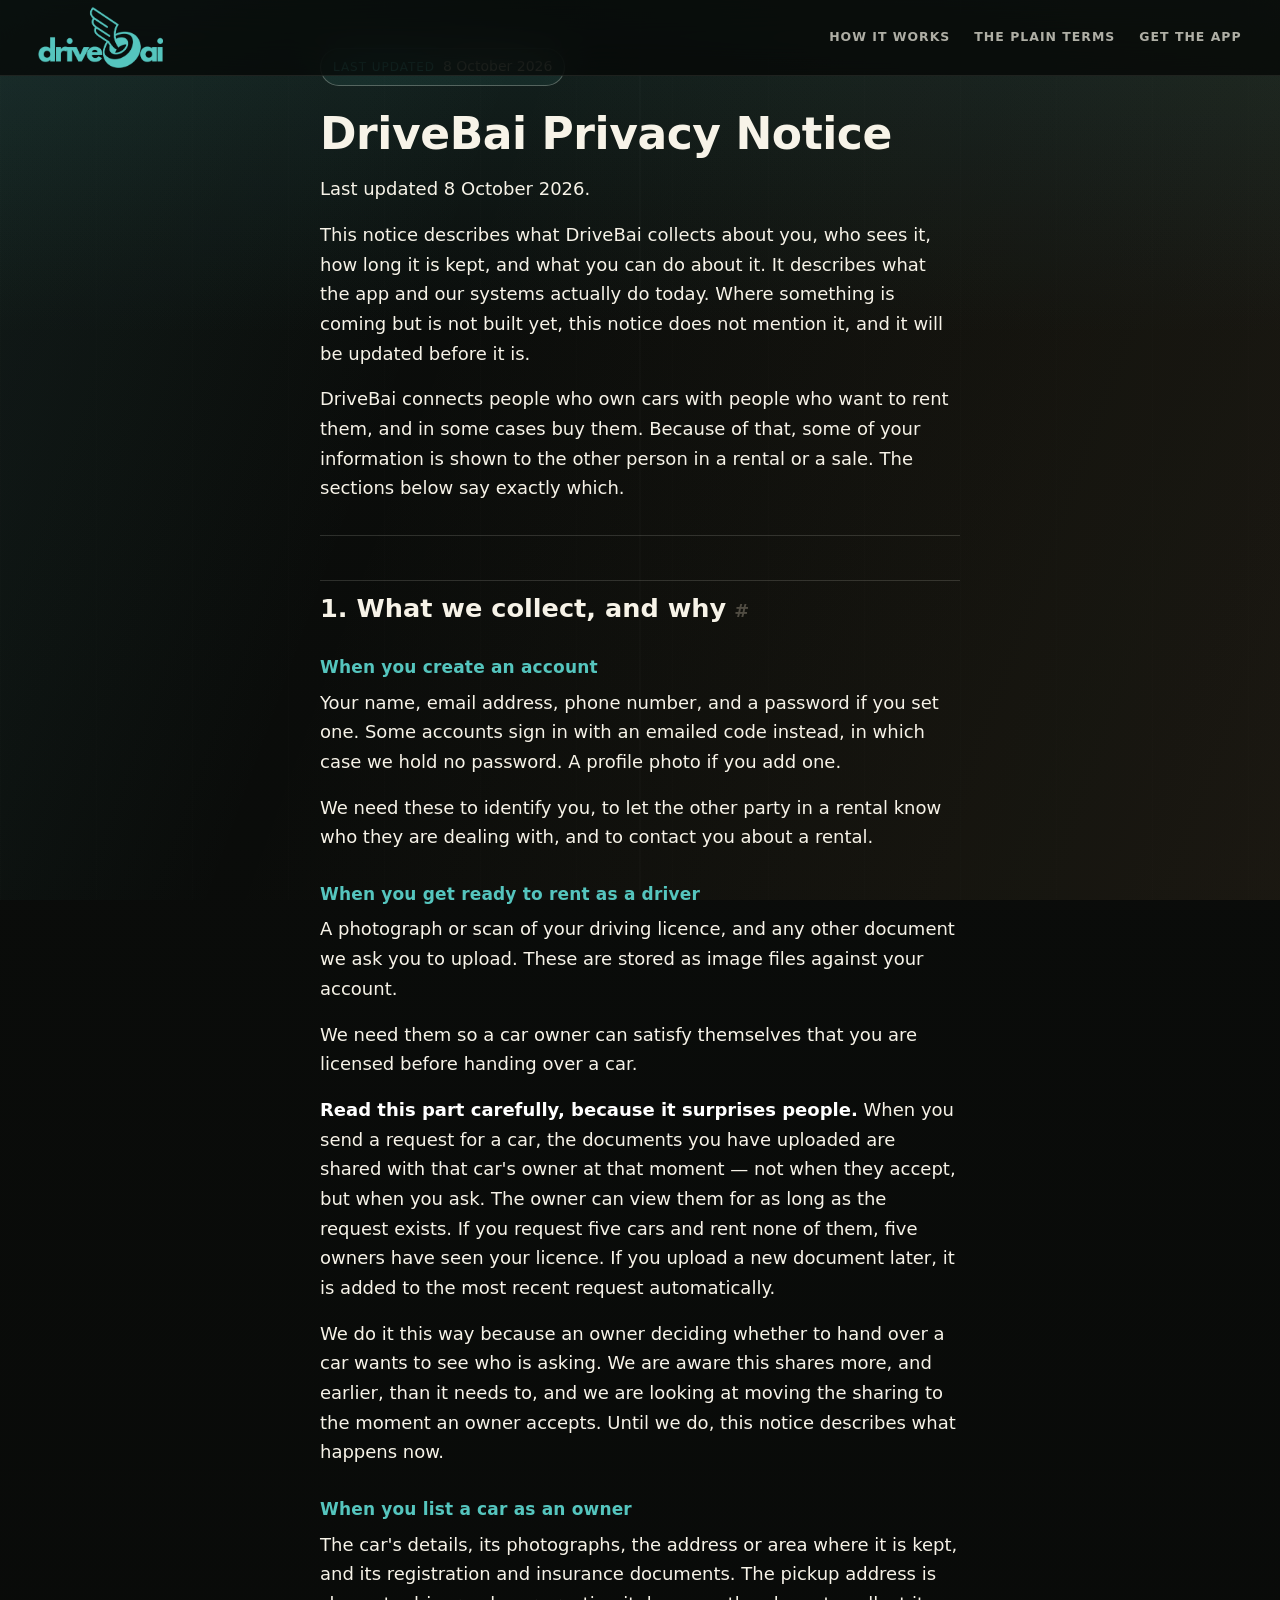
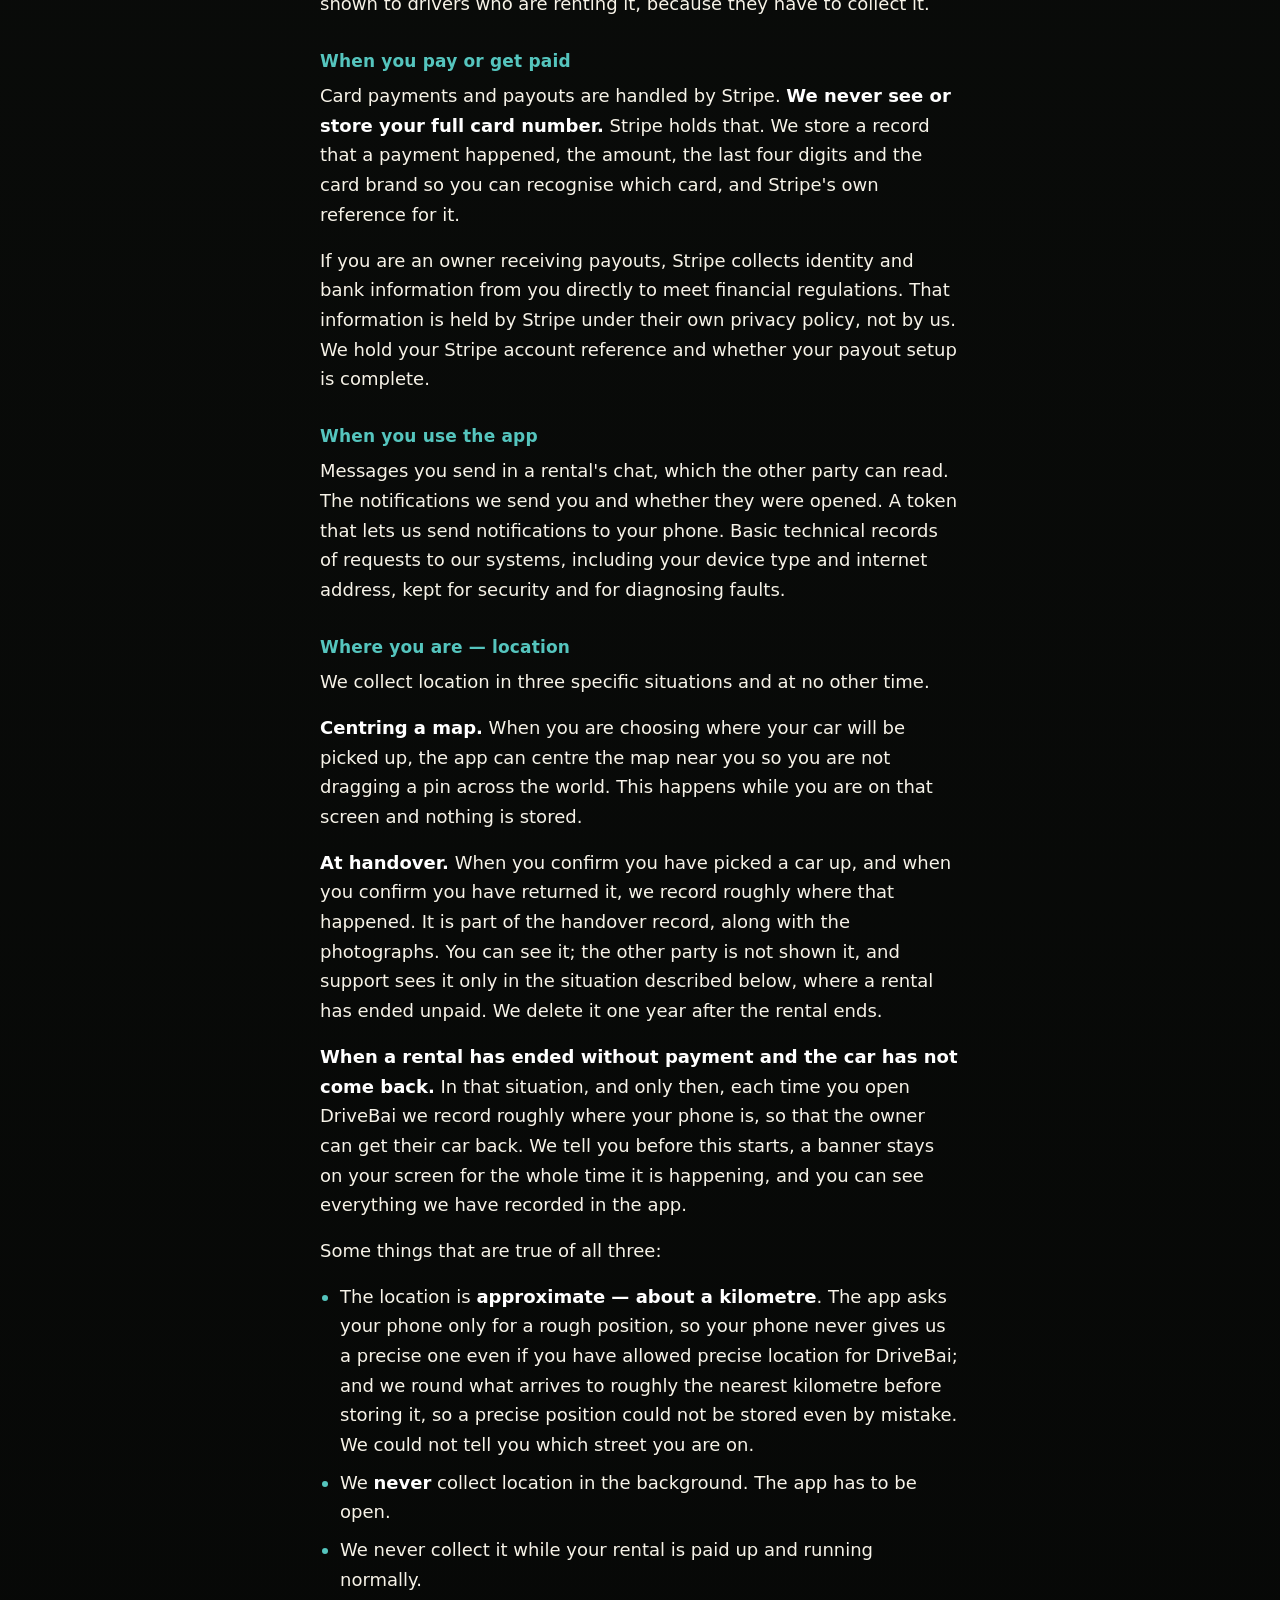
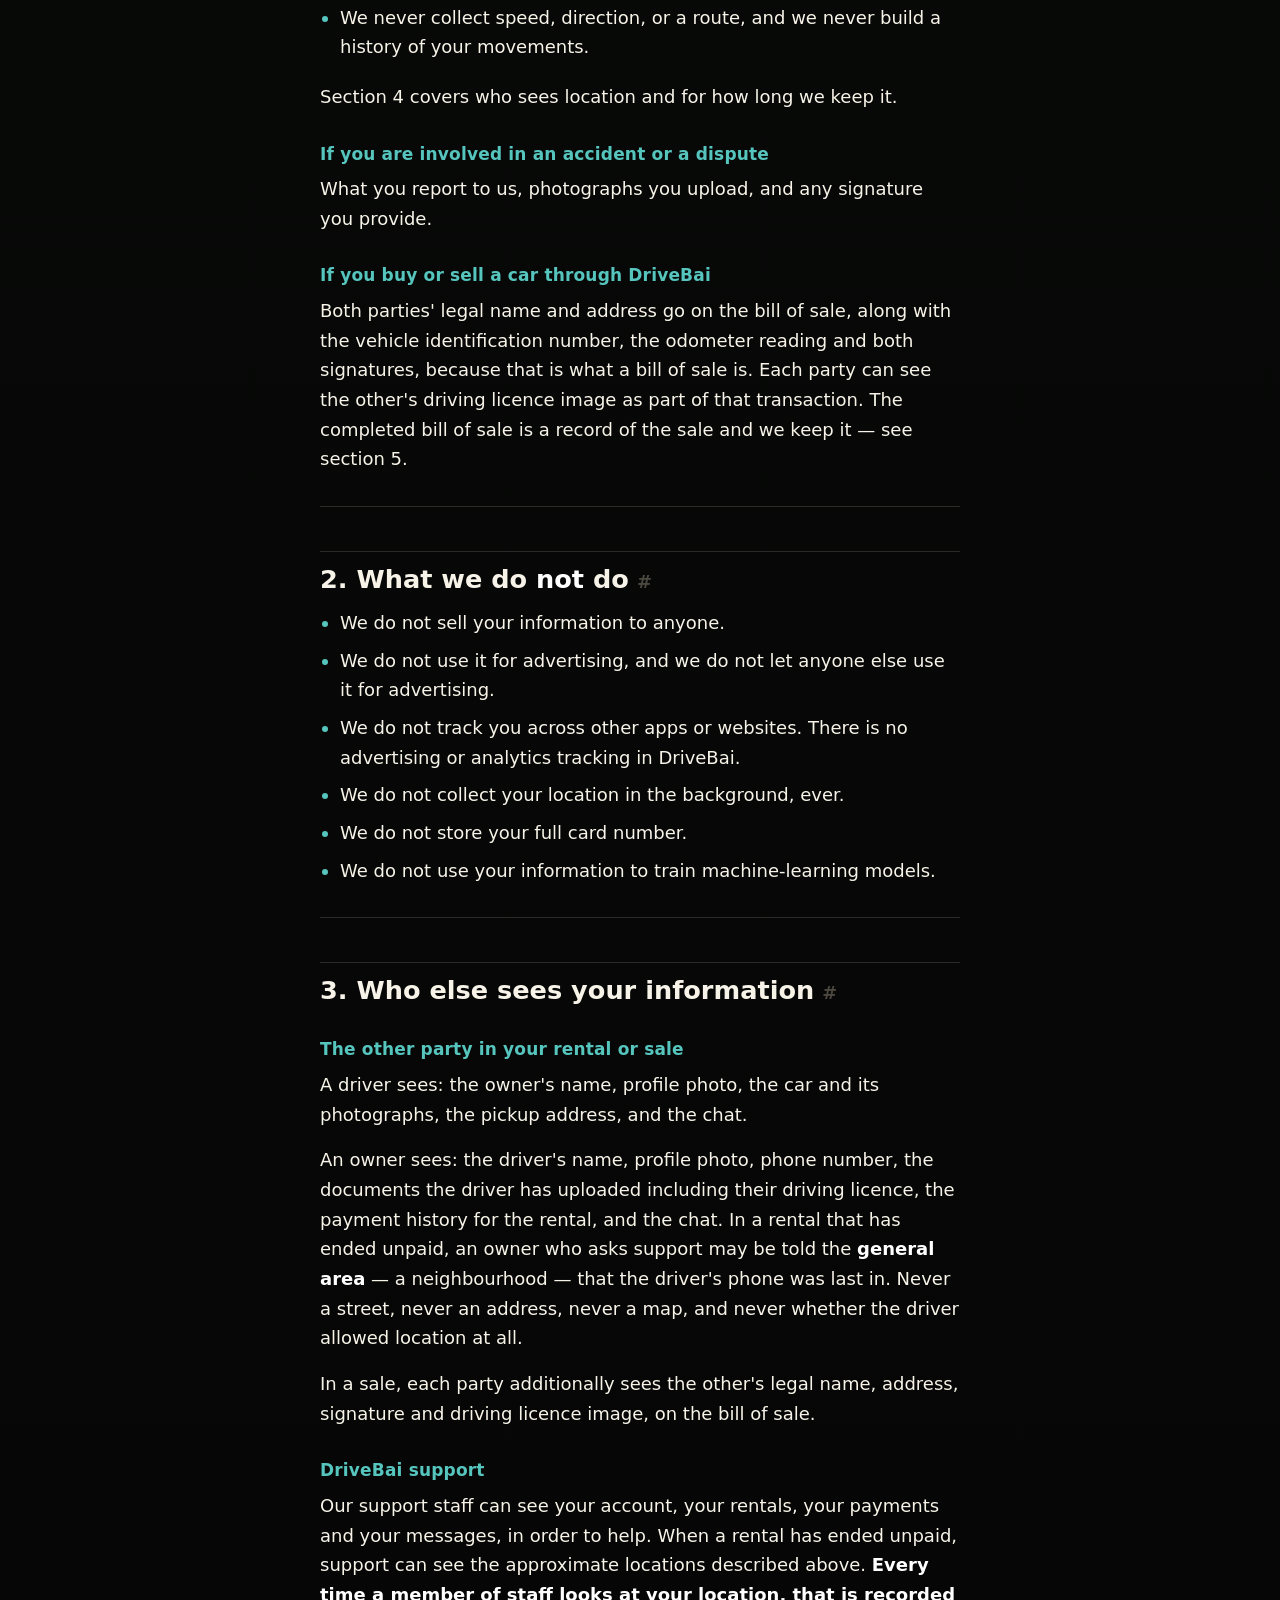
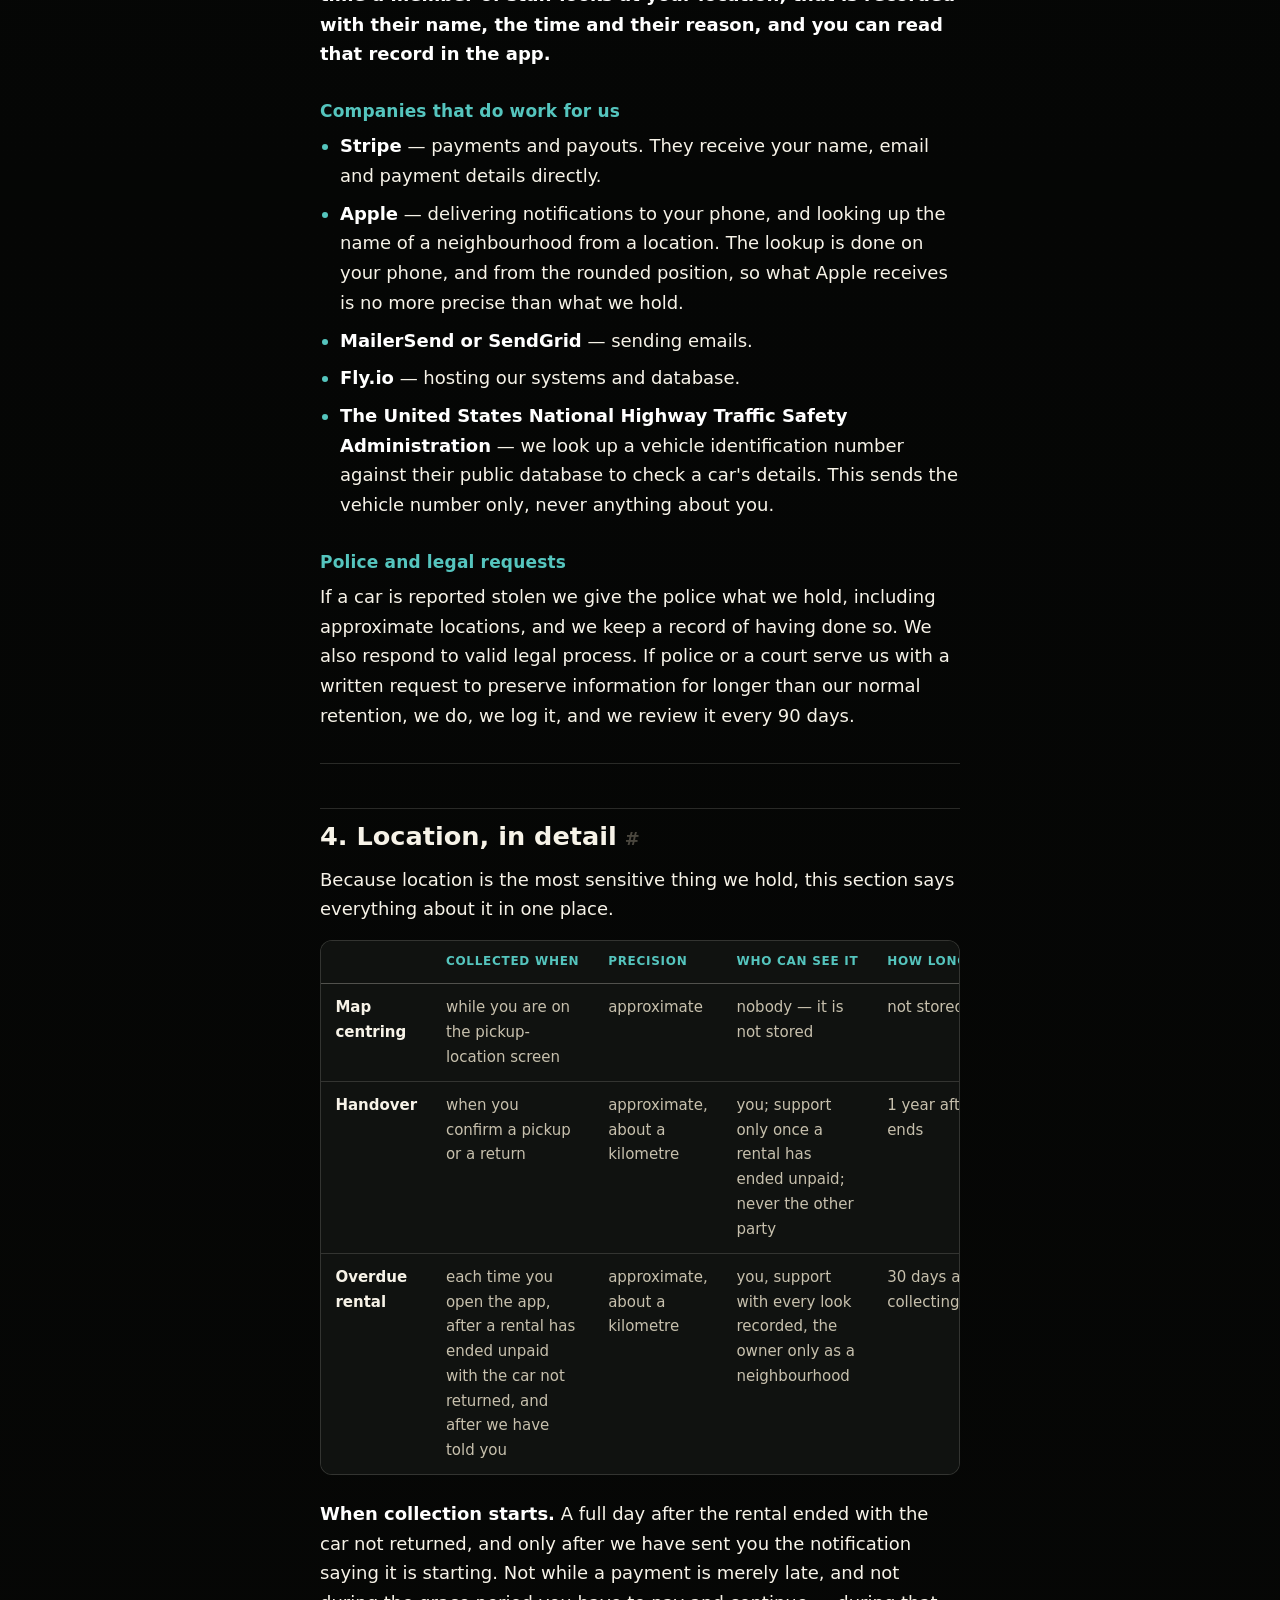
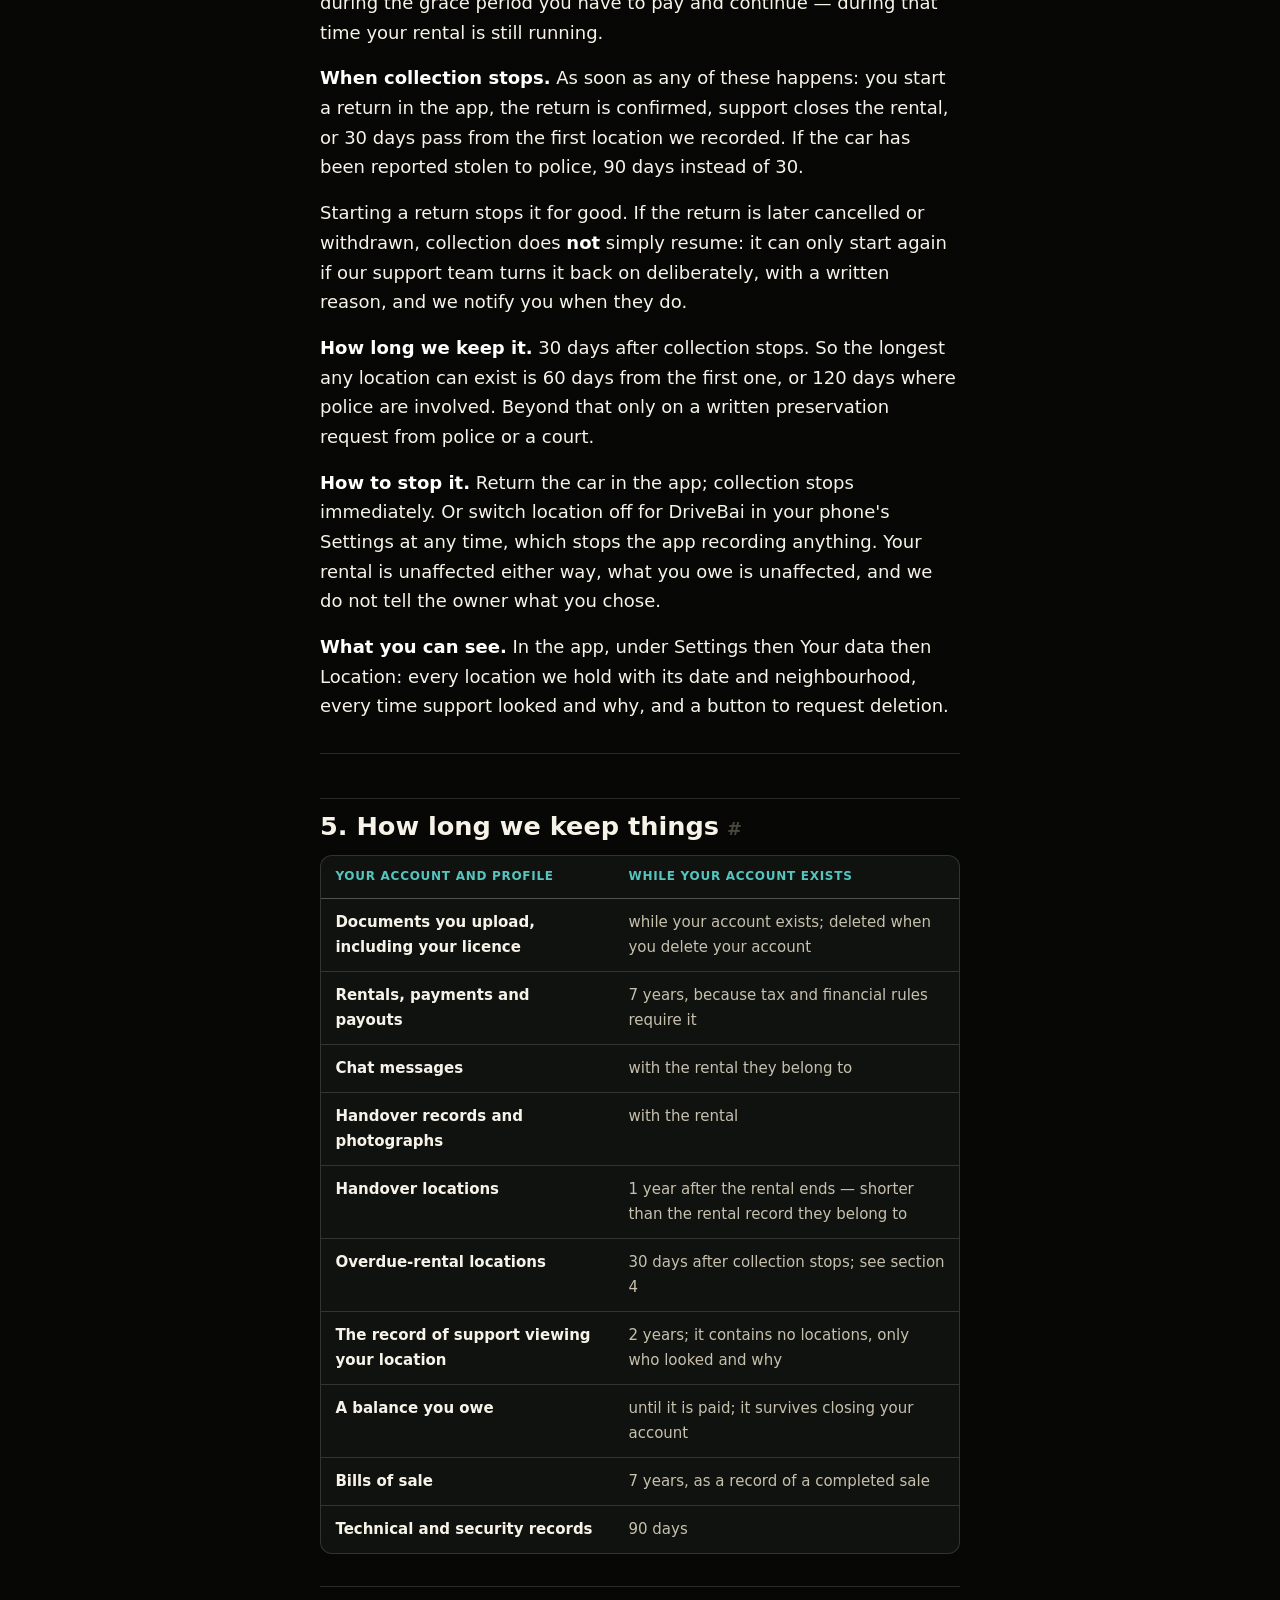
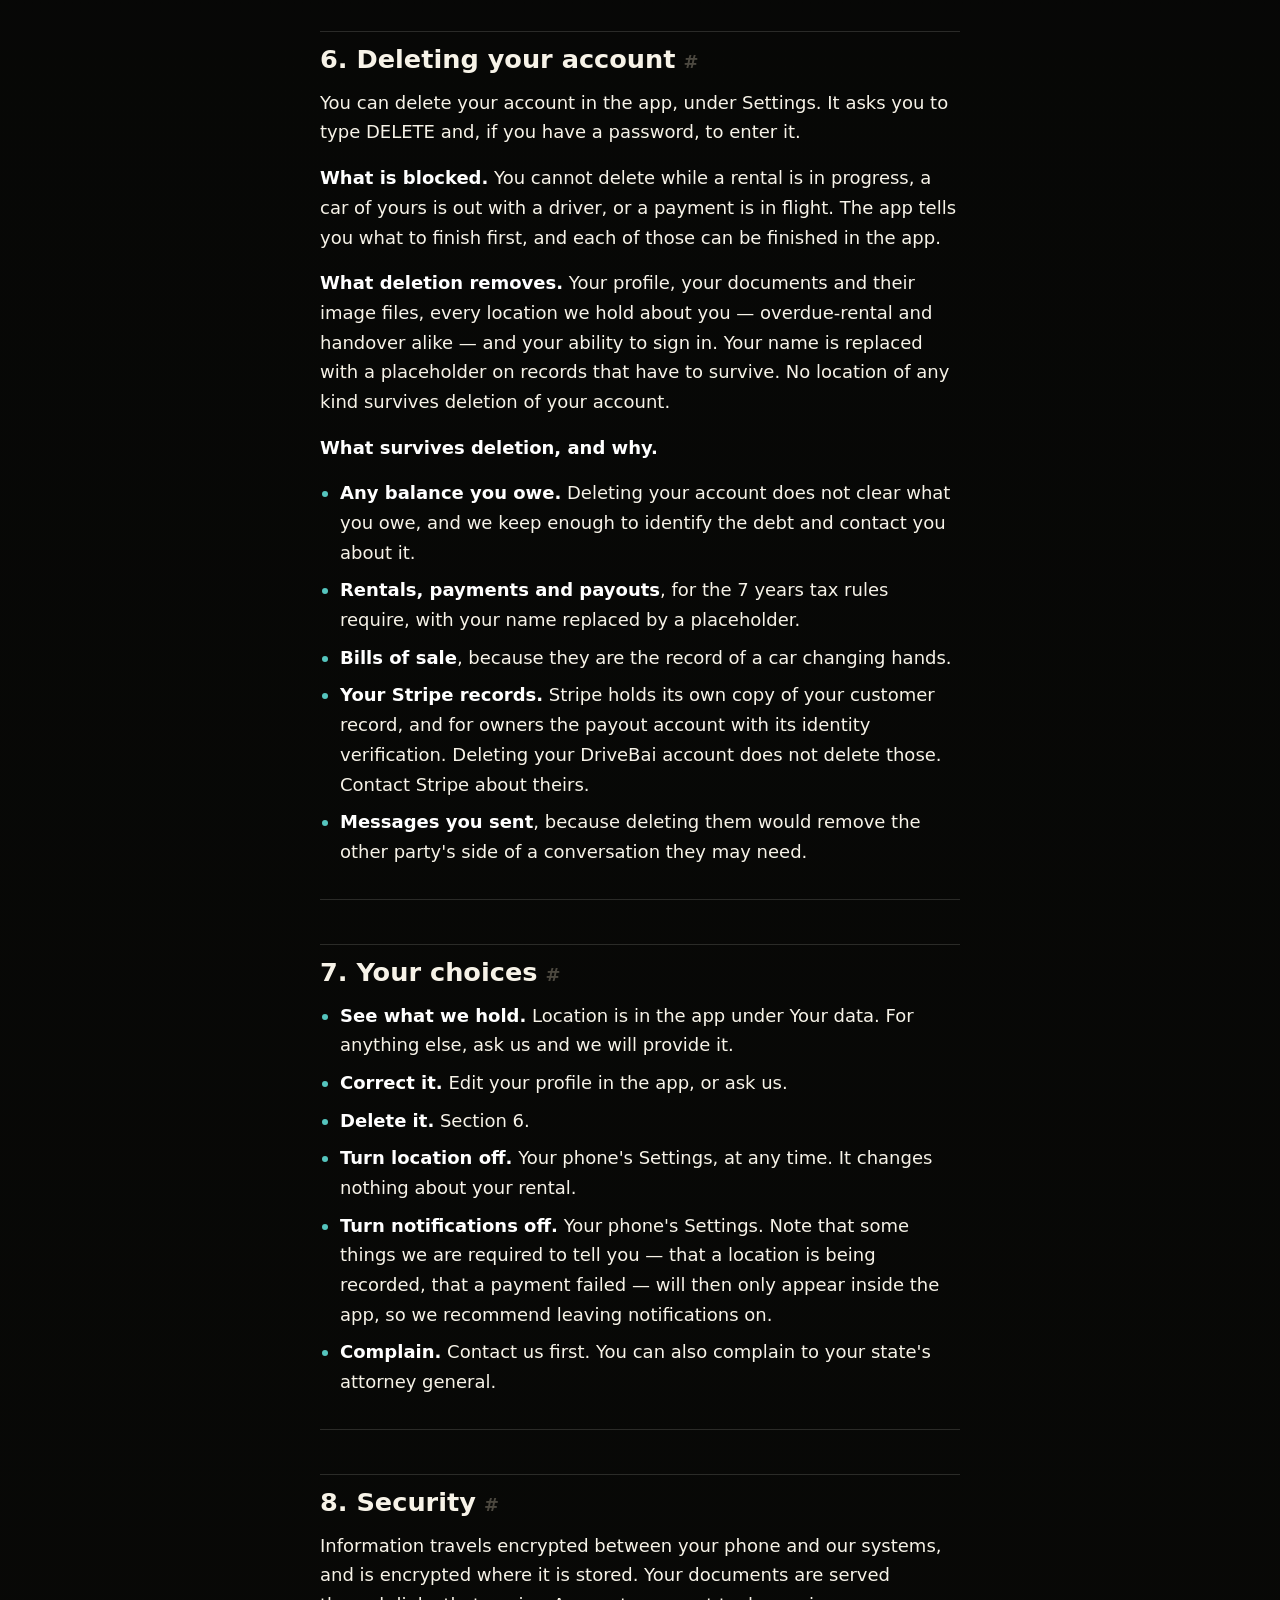
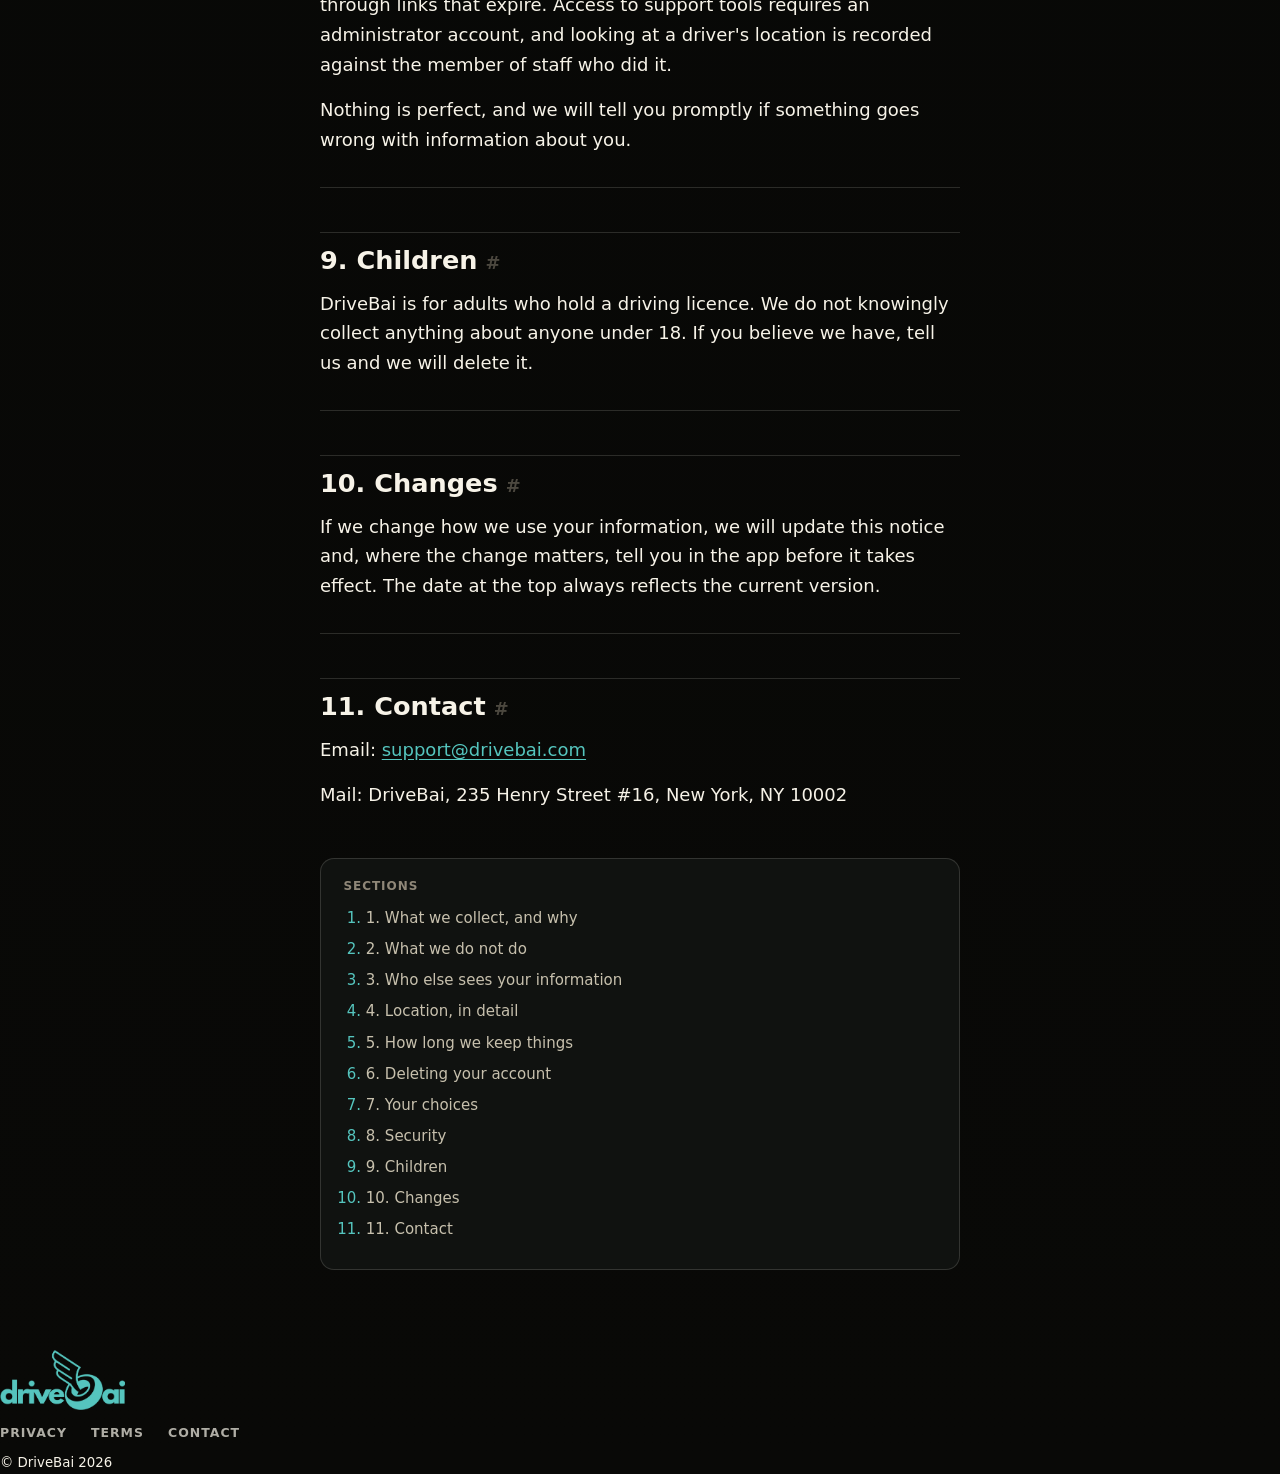
==== commit 32ca8749: "The privacy notice carries the registered address; header links match the landing page" ====
--- a/privacy/index.html
+++ b/privacy/index.html
@@ -26,15 +26,16 @@
       </a>
       <nav aria-label="Primary">
         <a href="../#how">How it works</a>
-        <a href="../#download">iOS app</a>
+        <a href="../#plain">The plain terms</a>
+        <a href="../#get">Get the app</a>
       </nav>
     </header>
 
     <main class="doc" id="top">
-      <p class="dateline"><span class="dateline-label">Last updated</span> 30 September 2026</p>
+      <p class="dateline"><span class="dateline-label">Last updated</span> 8 October 2026</p>
 
       <h1>DriveBai Privacy Notice</h1>
-      <p>Last updated 30 September 2026.</p>
+      <p>Last updated 8 October 2026.</p>
       <p>This notice describes what DriveBai collects about you, who sees it, how long it is kept, and what you can do about it. It describes what the app and our systems actually do today. Where something is coming but is not built yet, this notice does not mention it, and it will be updated before it is.</p>
       <p>DriveBai connects people who own cars with people who want to rent them, and in some cases buy them. Because of that, some of your information is shown to the other person in a rental or a sale. The sections below say exactly which.</p>
       <hr aria-hidden="true" />
@@ -165,24 +166,7 @@
       <hr aria-hidden="true" />
       <h2 id="section-11">11. Contact<a class="anchor" href="#section-11" aria-label="Link to this section">#</a></h2>
       <p>Email: <a href="mailto:support@drivebai.com">support@drivebai.com</a></p>
-      <p>Mail: DriveBai, &gt;&gt;&gt; POSTAL ADDRESS REQUIRED — DO NOT PUBLISH THIS DOCUMENT UNTIL THIS LINE IS REPLACED &lt;&lt;&lt;</p>
-      <blockquote class="note">
-      <p><strong>Blocker, and only Aziza can clear it.</strong> An App Store privacy policy has to</p>
-      <p>carry a real postal address and a contact that answers. This line is a</p>
-      <p>placeholder. Publishing with it is worse than not publishing: rule 5.1.1(i)</p>
-      <p>asks for a privacy policy a user can act on, and an address nobody can write to</p>
-      <p>fails that in the most visible way possible.</p>
-      <p>The email half is settled. The address above is a mailbox Aziza reads; it</p>
-      <p>replaced one that was named here before anyone had checked it existed, and</p>
-      <p>email delivery has been broken on this project before, so a privacy contact</p>
-      <p>that bounces is the same defect wearing a different hat.</p>
-      <p><strong>The postal address is still missing, and a mailbox is not one.</strong> Section 11</p>
-      <p>asks for a physical address a person can write to; an email address does not</p>
-      <p>answer that.</p>
-      <p><strong>This block is internal. Delete it as well as replacing the line above</strong> —</p>
-      <p>otherwise the published notice carries our own blocker notes, which is a worse</p>
-      <p>look than the gap they describe.</p>
-      </blockquote>
+      <p>Mail: DriveBai, 235 Henry Street #16, New York, NY 10002</p>
 
       <nav class="doc-contents" aria-label="Sections of this notice">
         <h2>Sections</h2>
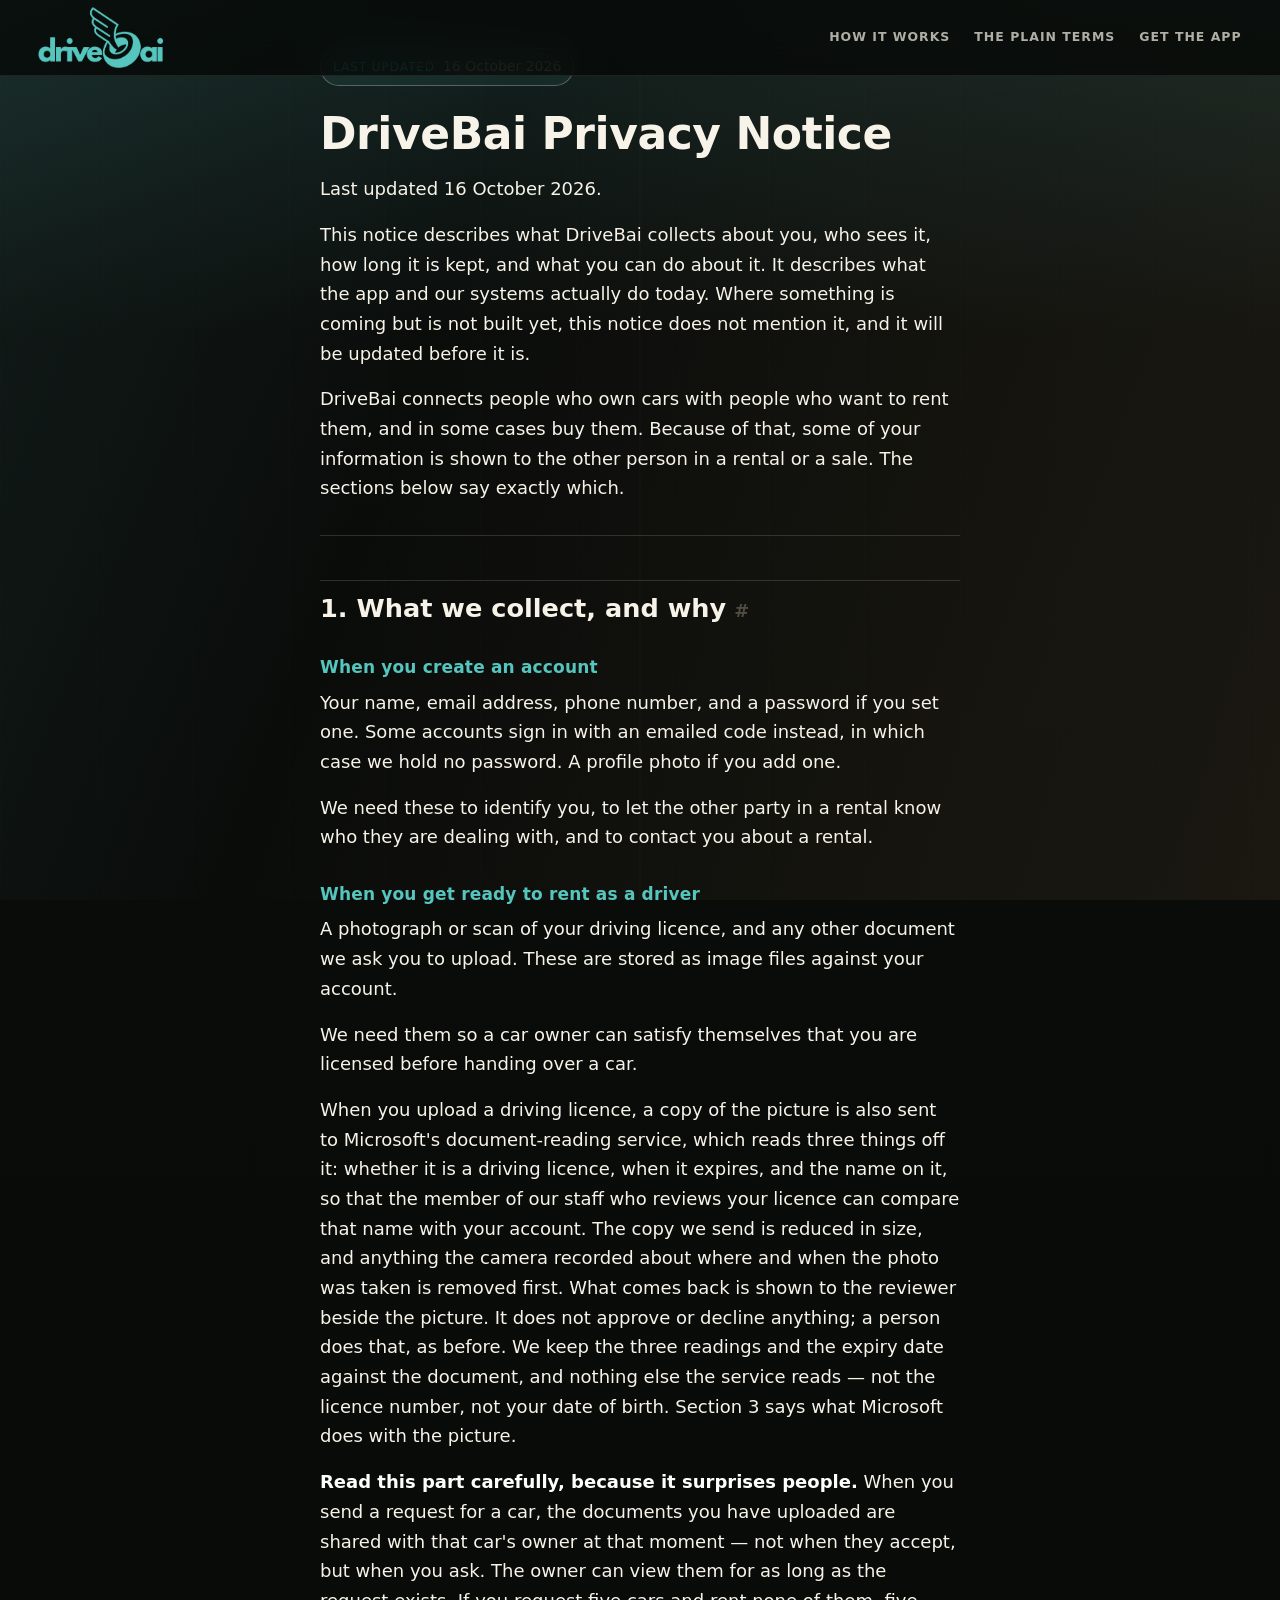
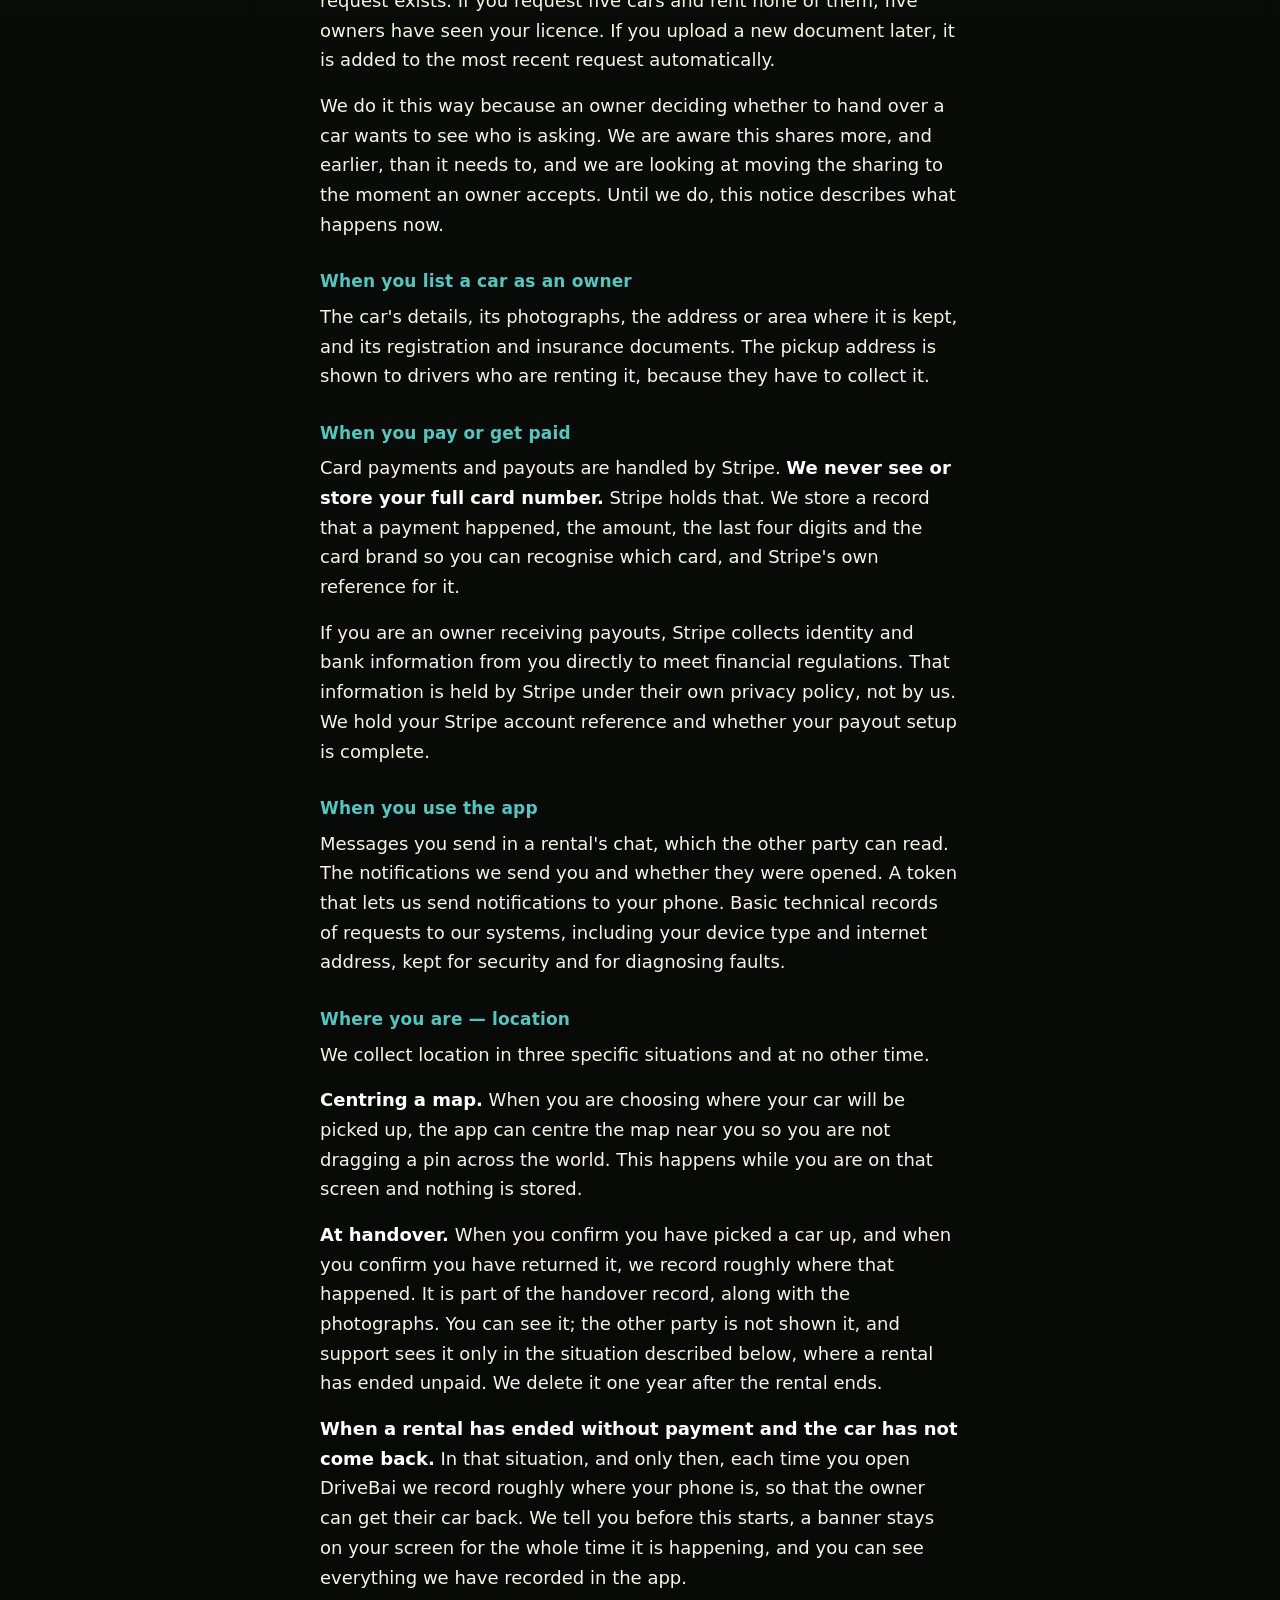
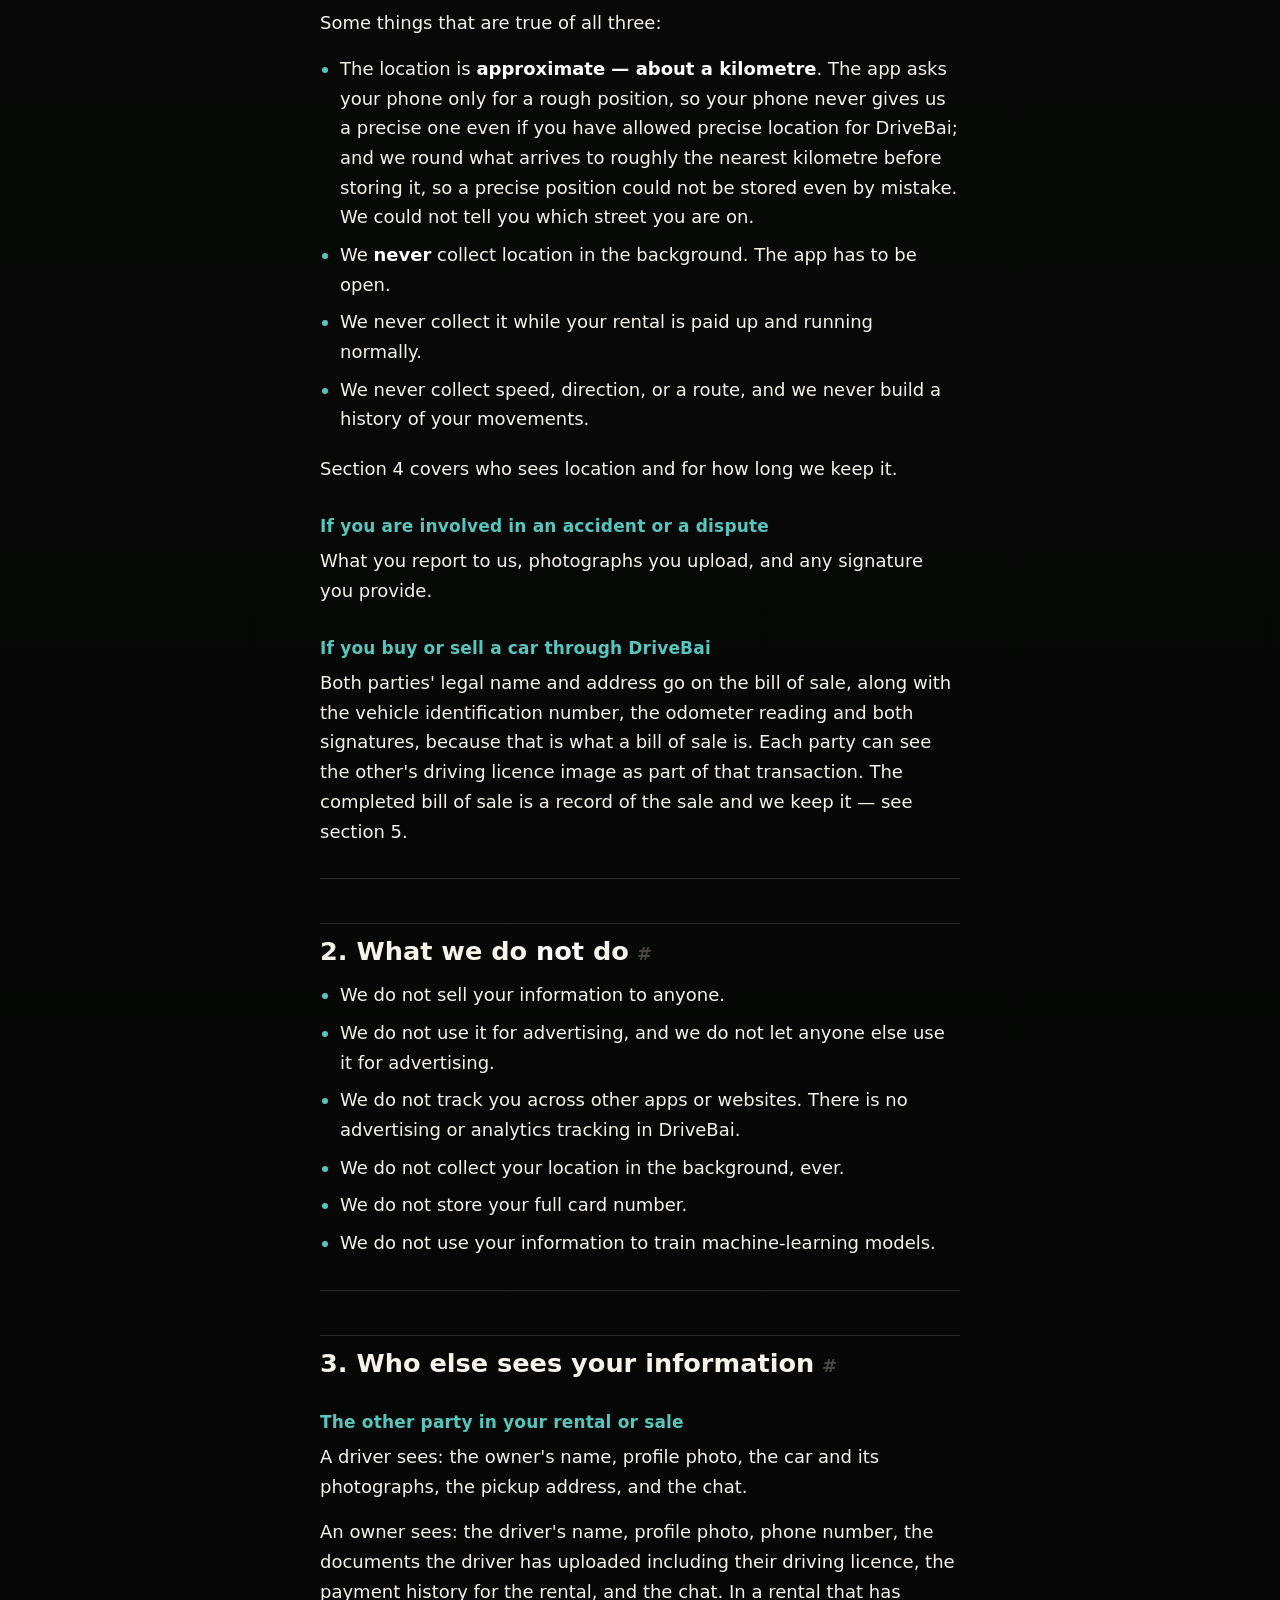
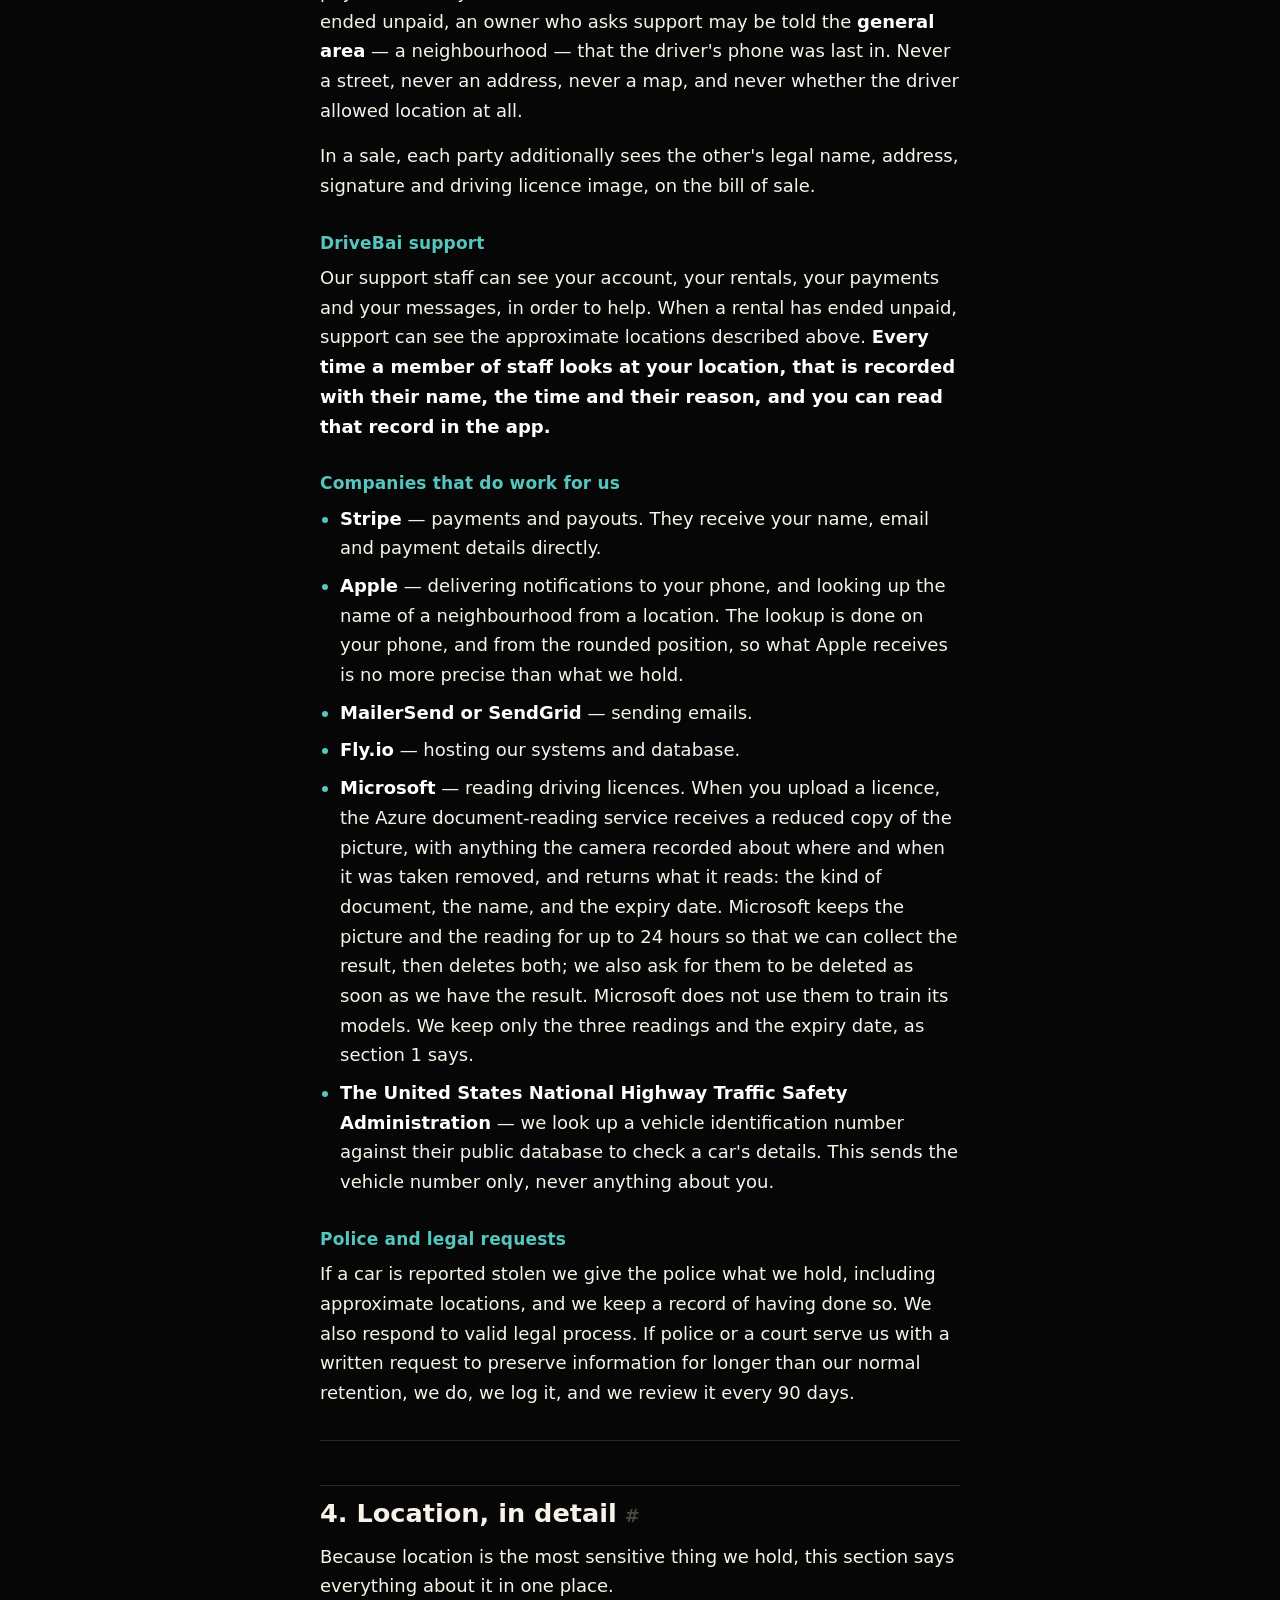
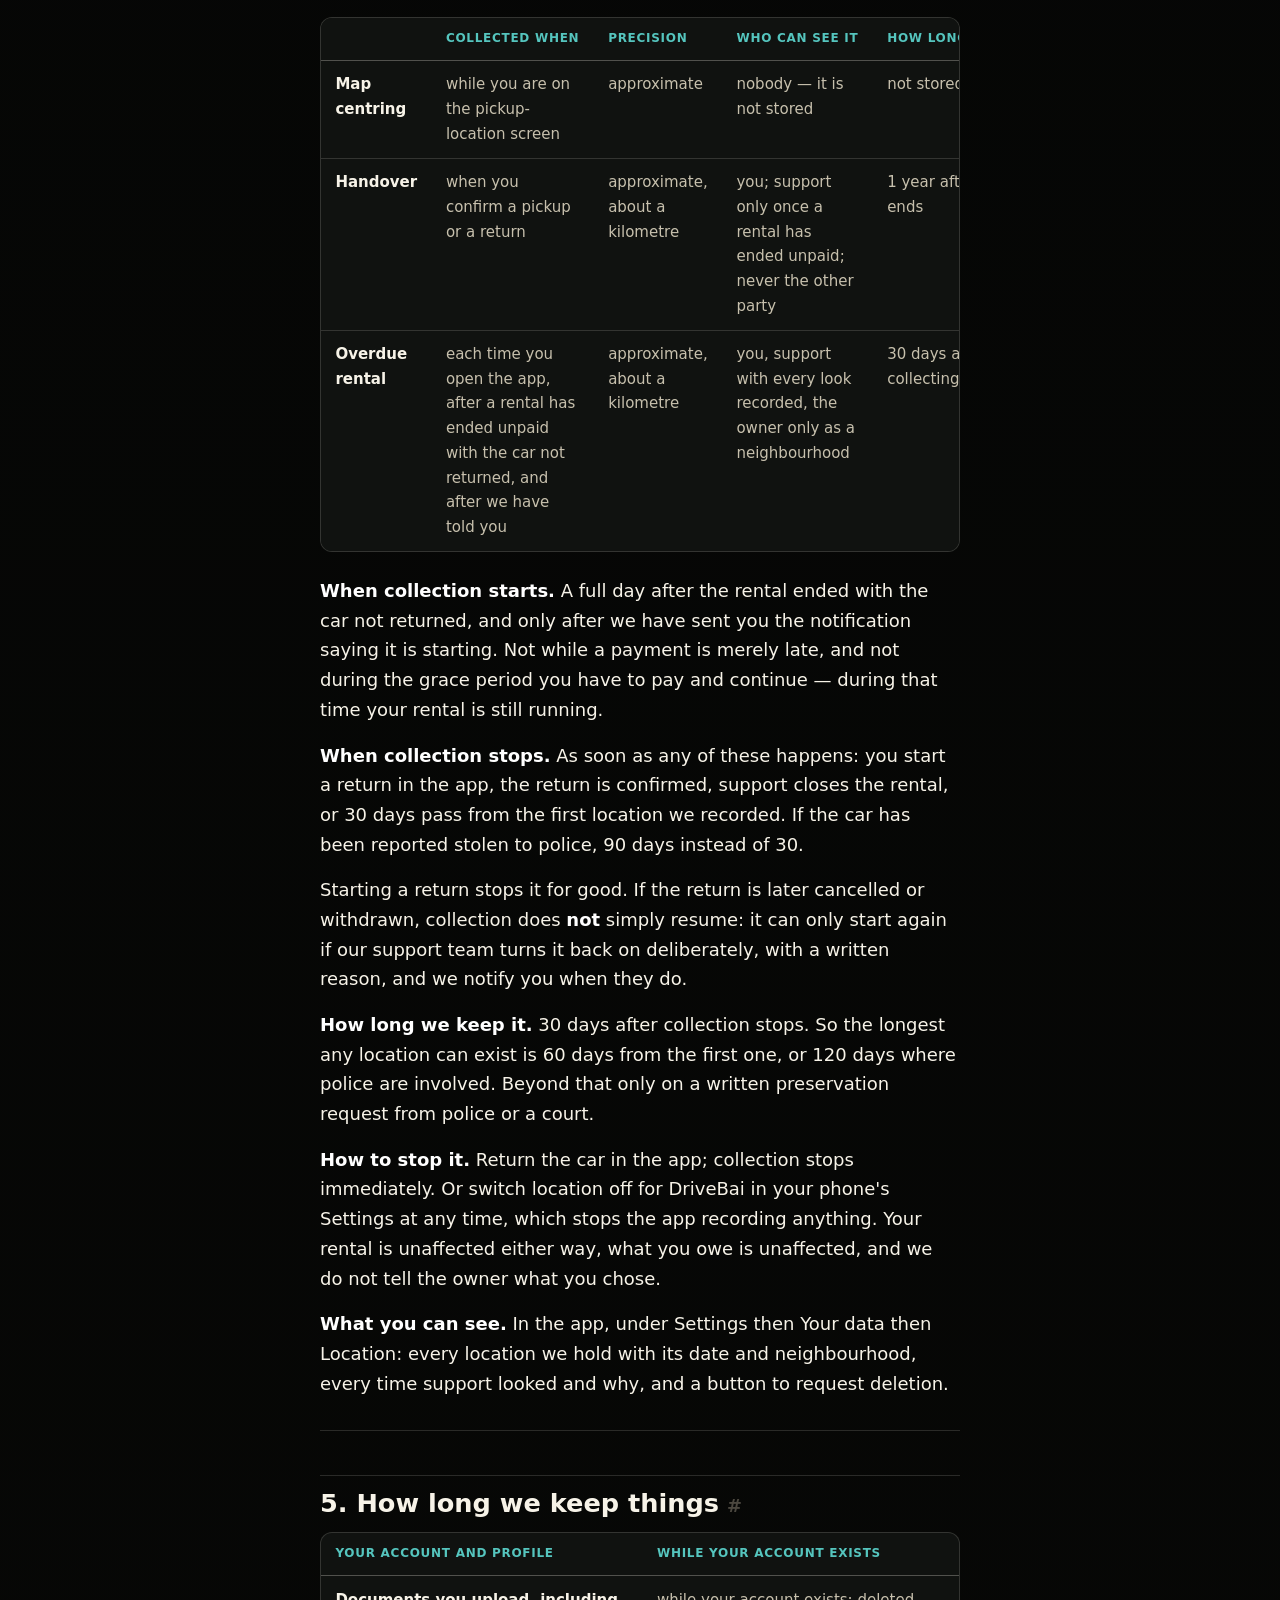
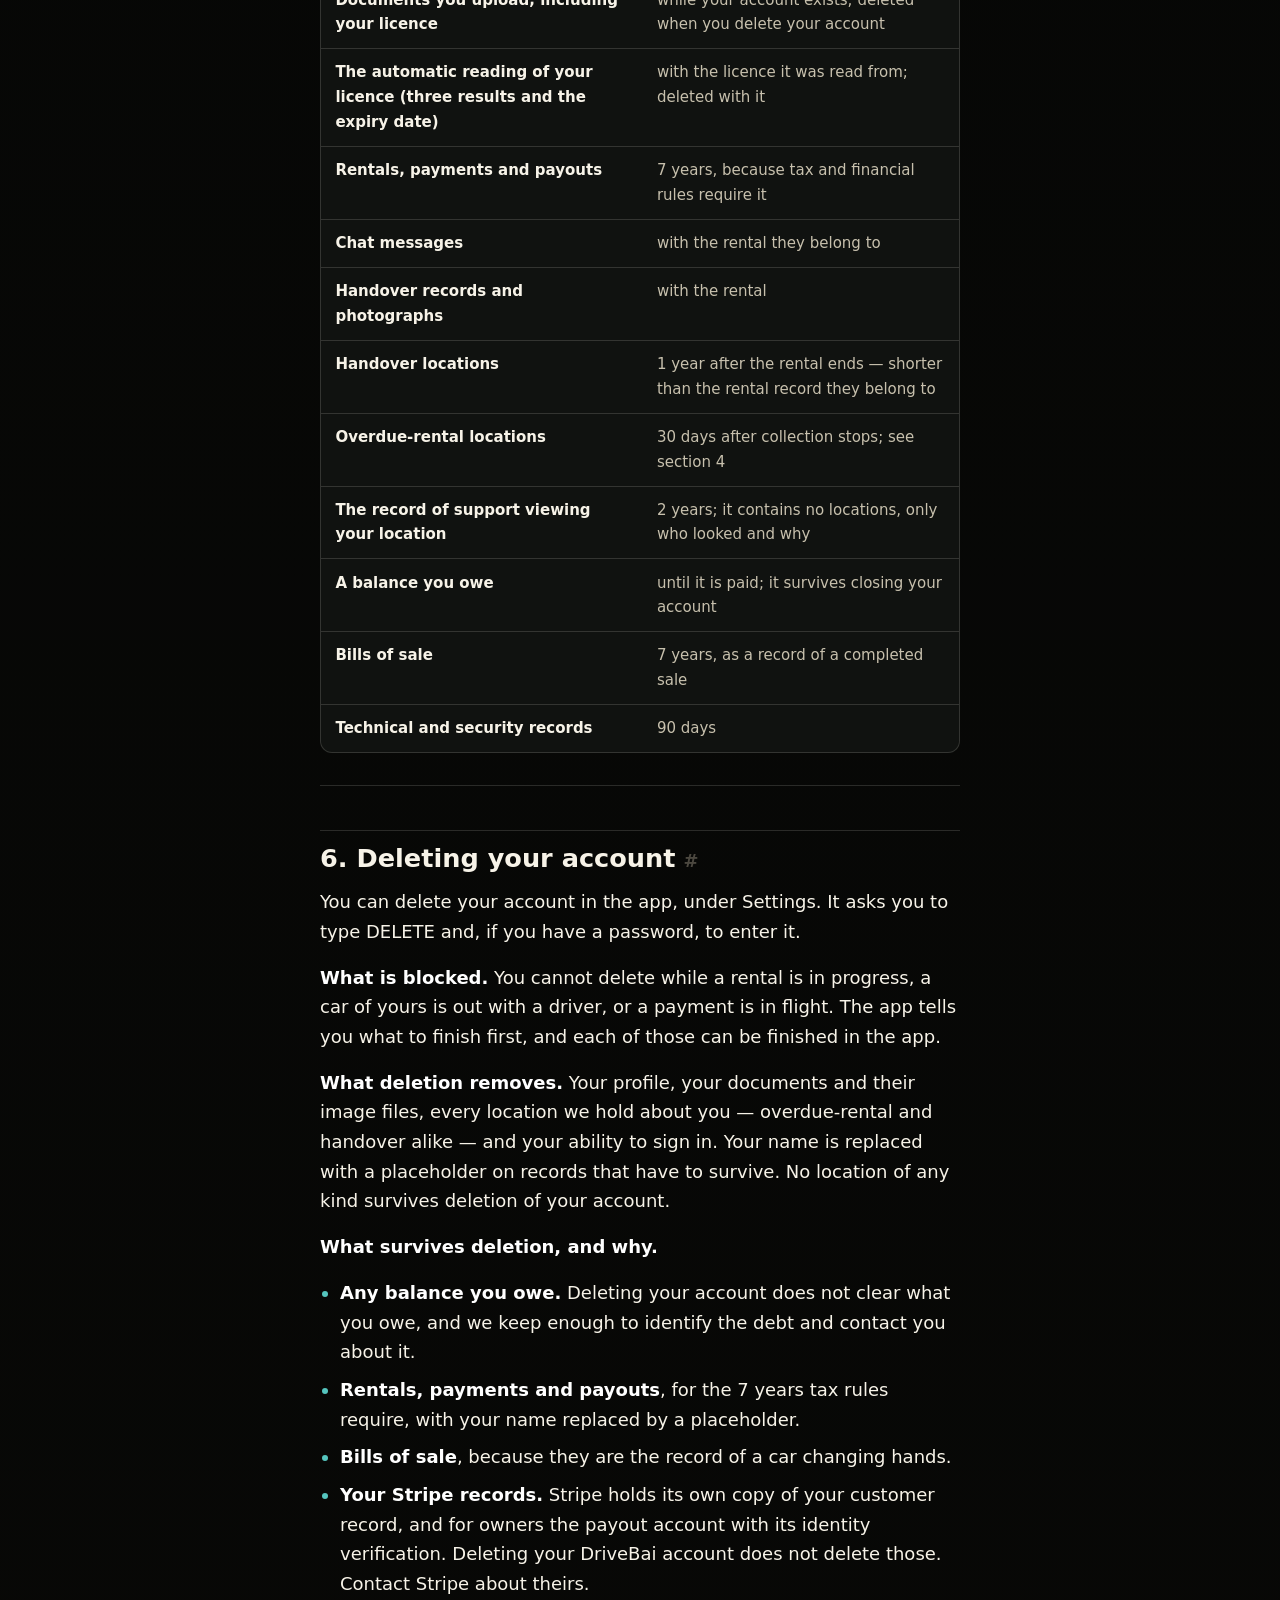
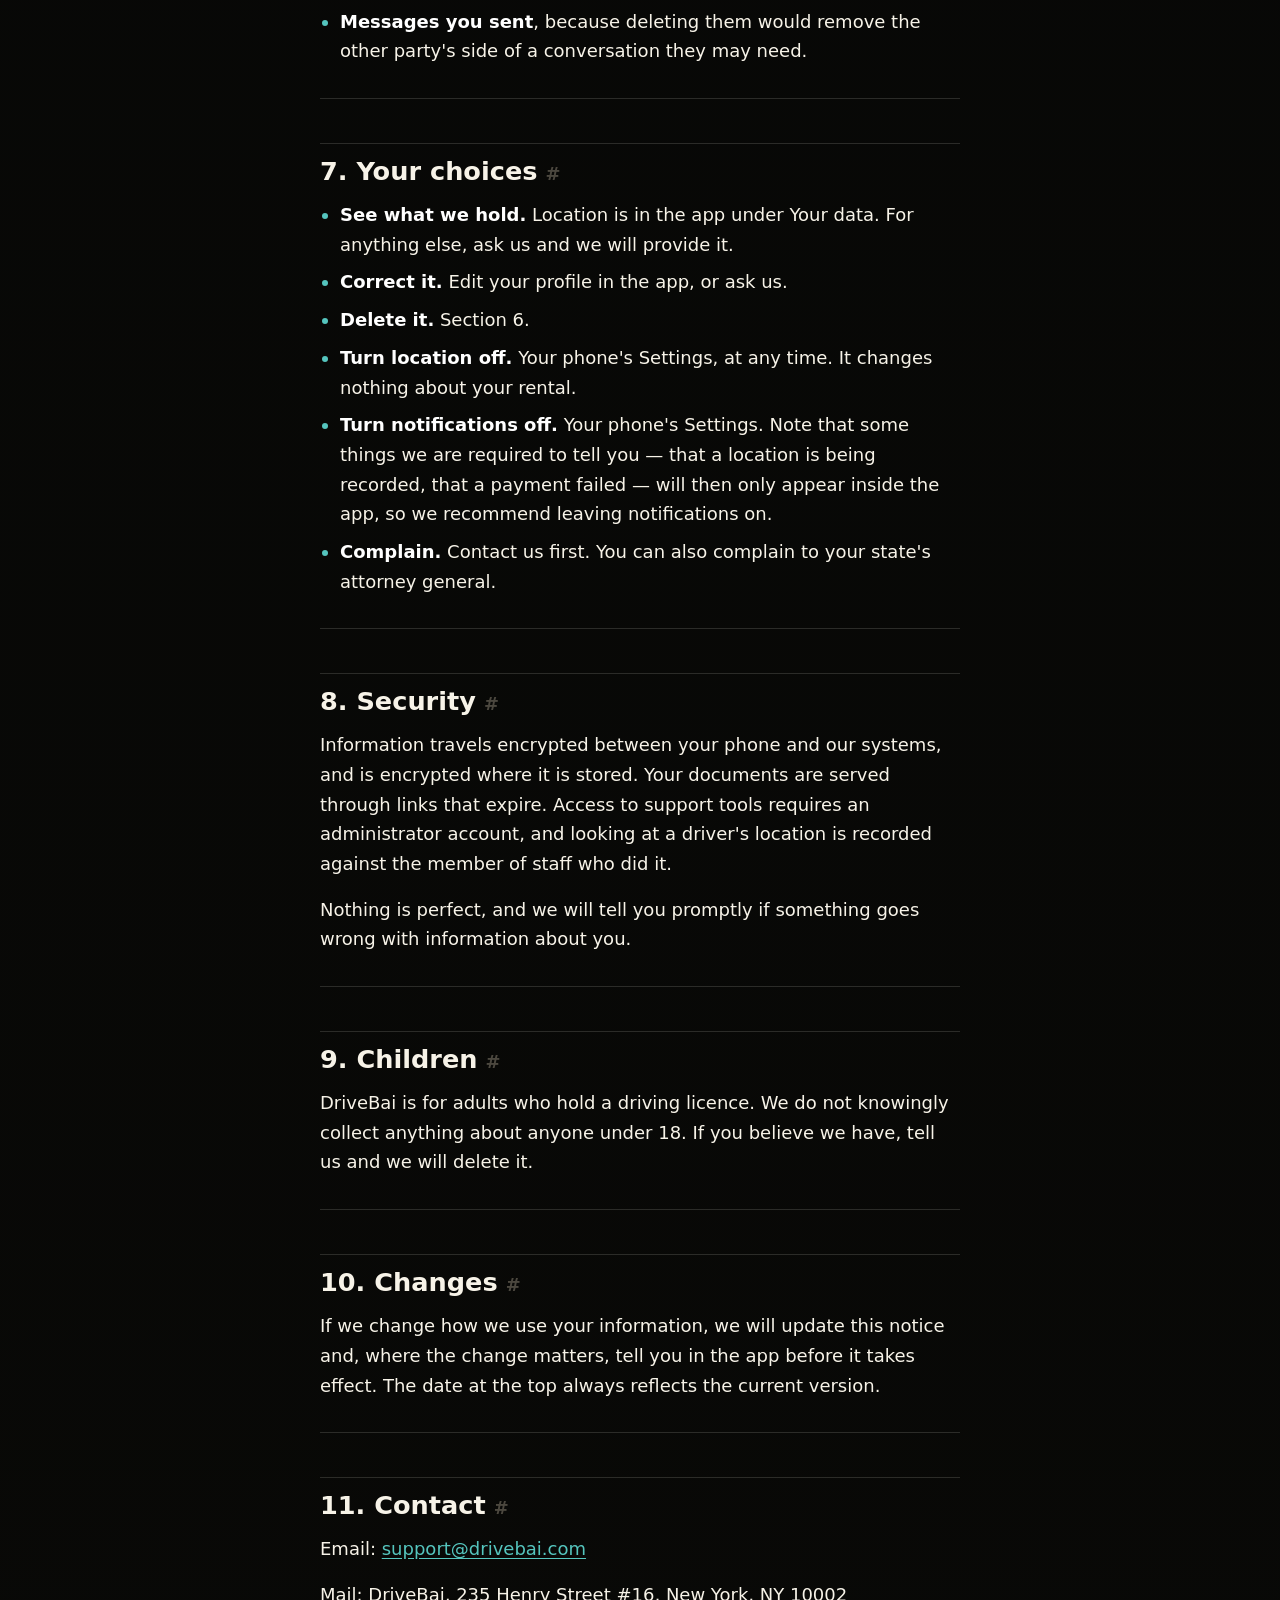
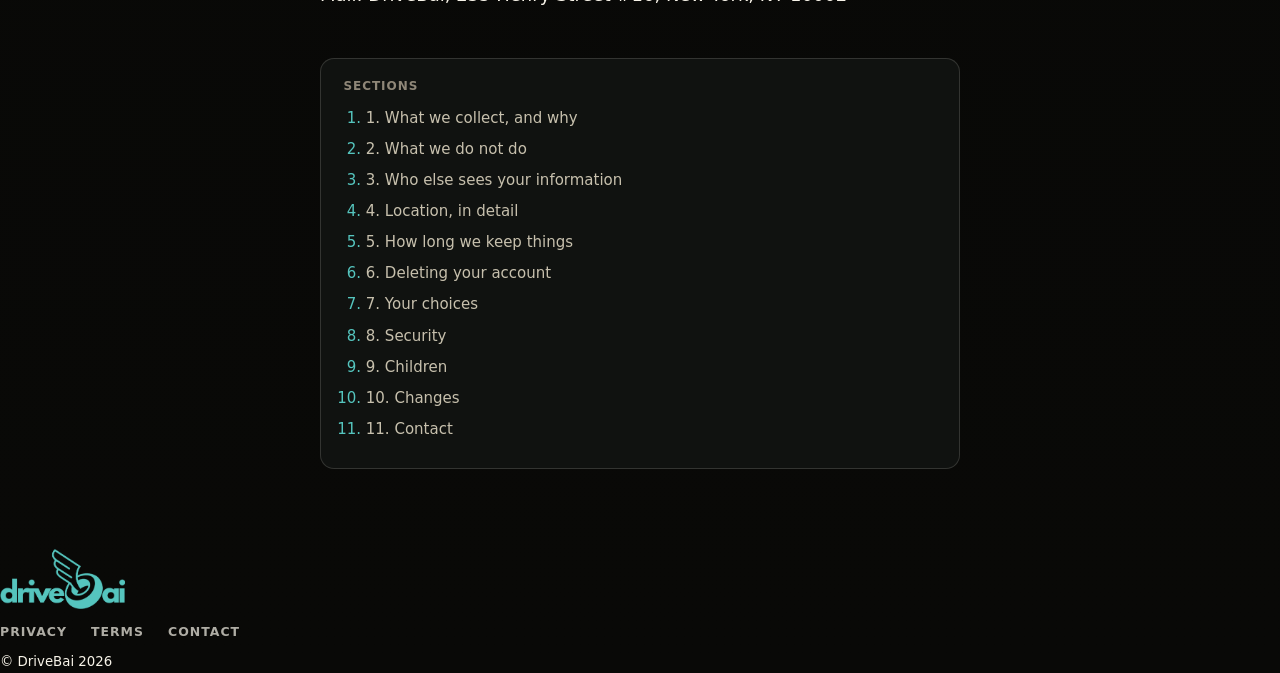
==== commit 909575bf: "Privacy notice: Microsoft reads uploaded driving licences; what it receives, keeps and does not do" ====
--- a/privacy/index.html
+++ b/privacy/index.html
@@ -32,10 +32,10 @@
     </header>
 
     <main class="doc" id="top">
-      <p class="dateline"><span class="dateline-label">Last updated</span> 8 October 2026</p>
+      <p class="dateline"><span class="dateline-label">Last updated</span> 16 October 2026</p>
 
       <h1>DriveBai Privacy Notice</h1>
-      <p>Last updated 8 October 2026.</p>
+      <p>Last updated 16 October 2026.</p>
       <p>This notice describes what DriveBai collects about you, who sees it, how long it is kept, and what you can do about it. It describes what the app and our systems actually do today. Where something is coming but is not built yet, this notice does not mention it, and it will be updated before it is.</p>
       <p>DriveBai connects people who own cars with people who want to rent them, and in some cases buy them. Because of that, some of your information is shown to the other person in a rental or a sale. The sections below say exactly which.</p>
       <hr aria-hidden="true" />
@@ -46,6 +46,7 @@
       <h3>When you get ready to rent as a driver</h3>
       <p>A photograph or scan of your driving licence, and any other document we ask you to upload. These are stored as image files against your account.</p>
       <p>We need them so a car owner can satisfy themselves that you are licensed before handing over a car.</p>
+      <p>When you upload a driving licence, a copy of the picture is also sent to Microsoft's document-reading service, which reads three things off it: whether it is a driving licence, when it expires, and the name on it, so that the member of our staff who reviews your licence can compare that name with your account. The copy we send is reduced in size, and anything the camera recorded about where and when the photo was taken is removed first. What comes back is shown to the reviewer beside the picture. It does not approve or decline anything; a person does that, as before. We keep the three readings and the expiry date against the document, and nothing else the service reads — not the licence number, not your date of birth. Section 3 says what Microsoft does with the picture.</p>
       <p><strong>Read this part carefully, because it surprises people.</strong> When you send a request for a car, the documents you have uploaded are shared with that car's owner at that moment — not when they accept, but when you ask. The owner can view them for as long as the request exists. If you request five cars and rent none of them, five owners have seen your licence. If you upload a new document later, it is added to the most recent request automatically.</p>
       <p>We do it this way because an owner deciding whether to hand over a car wants to see who is asking. We are aware this shares more, and earlier, than it needs to, and we are looking at moving the sharing to the moment an owner accepts. Until we do, this notice describes what happens now.</p>
       <h3>When you list a car as an owner</h3>
@@ -96,6 +97,7 @@
       <li><strong>Apple</strong> — delivering notifications to your phone, and looking up the name of a neighbourhood from a location. The lookup is done on your phone, and from the rounded position, so what Apple receives is no more precise than what we hold.</li>
       <li><strong>MailerSend or SendGrid</strong> — sending emails.</li>
       <li><strong>Fly.io</strong> — hosting our systems and database.</li>
+      <li><strong>Microsoft</strong> — reading driving licences. When you upload a licence, the Azure document-reading service receives a reduced copy of the picture, with anything the camera recorded about where and when it was taken removed, and returns what it reads: the kind of document, the name, and the expiry date. Microsoft keeps the picture and the reading for up to 24 hours so that we can collect the result, then deletes both; we also ask for them to be deleted as soon as we have the result. Microsoft does not use them to train its models. We keep only the three readings and the expiry date, as section 1 says.</li>
       <li><strong>The United States National Highway Traffic Safety Administration</strong> — we look up a vehicle identification number against their public database to check a car's details. This sends the vehicle number only, never anything about you.</li>
       </ul>
       <h3>Police and legal requests</h3>
@@ -120,6 +122,7 @@
       <div class="table-scroll"><table>
       <thead><tr><th>Your account and profile</th><th>while your account exists</th></tr></thead><tbody>
       <tr><td>Documents you upload, including your licence</td><td>while your account exists; deleted when you delete your account</td></tr>
+      <tr><td>The automatic reading of your licence (three results and the expiry date)</td><td>with the licence it was read from; deleted with it</td></tr>
       <tr><td>Rentals, payments and payouts</td><td>7 years, because tax and financial rules require it</td></tr>
       <tr><td>Chat messages</td><td>with the rental they belong to</td></tr>
       <tr><td>Handover records and photographs</td><td>with the rental</td></tr>
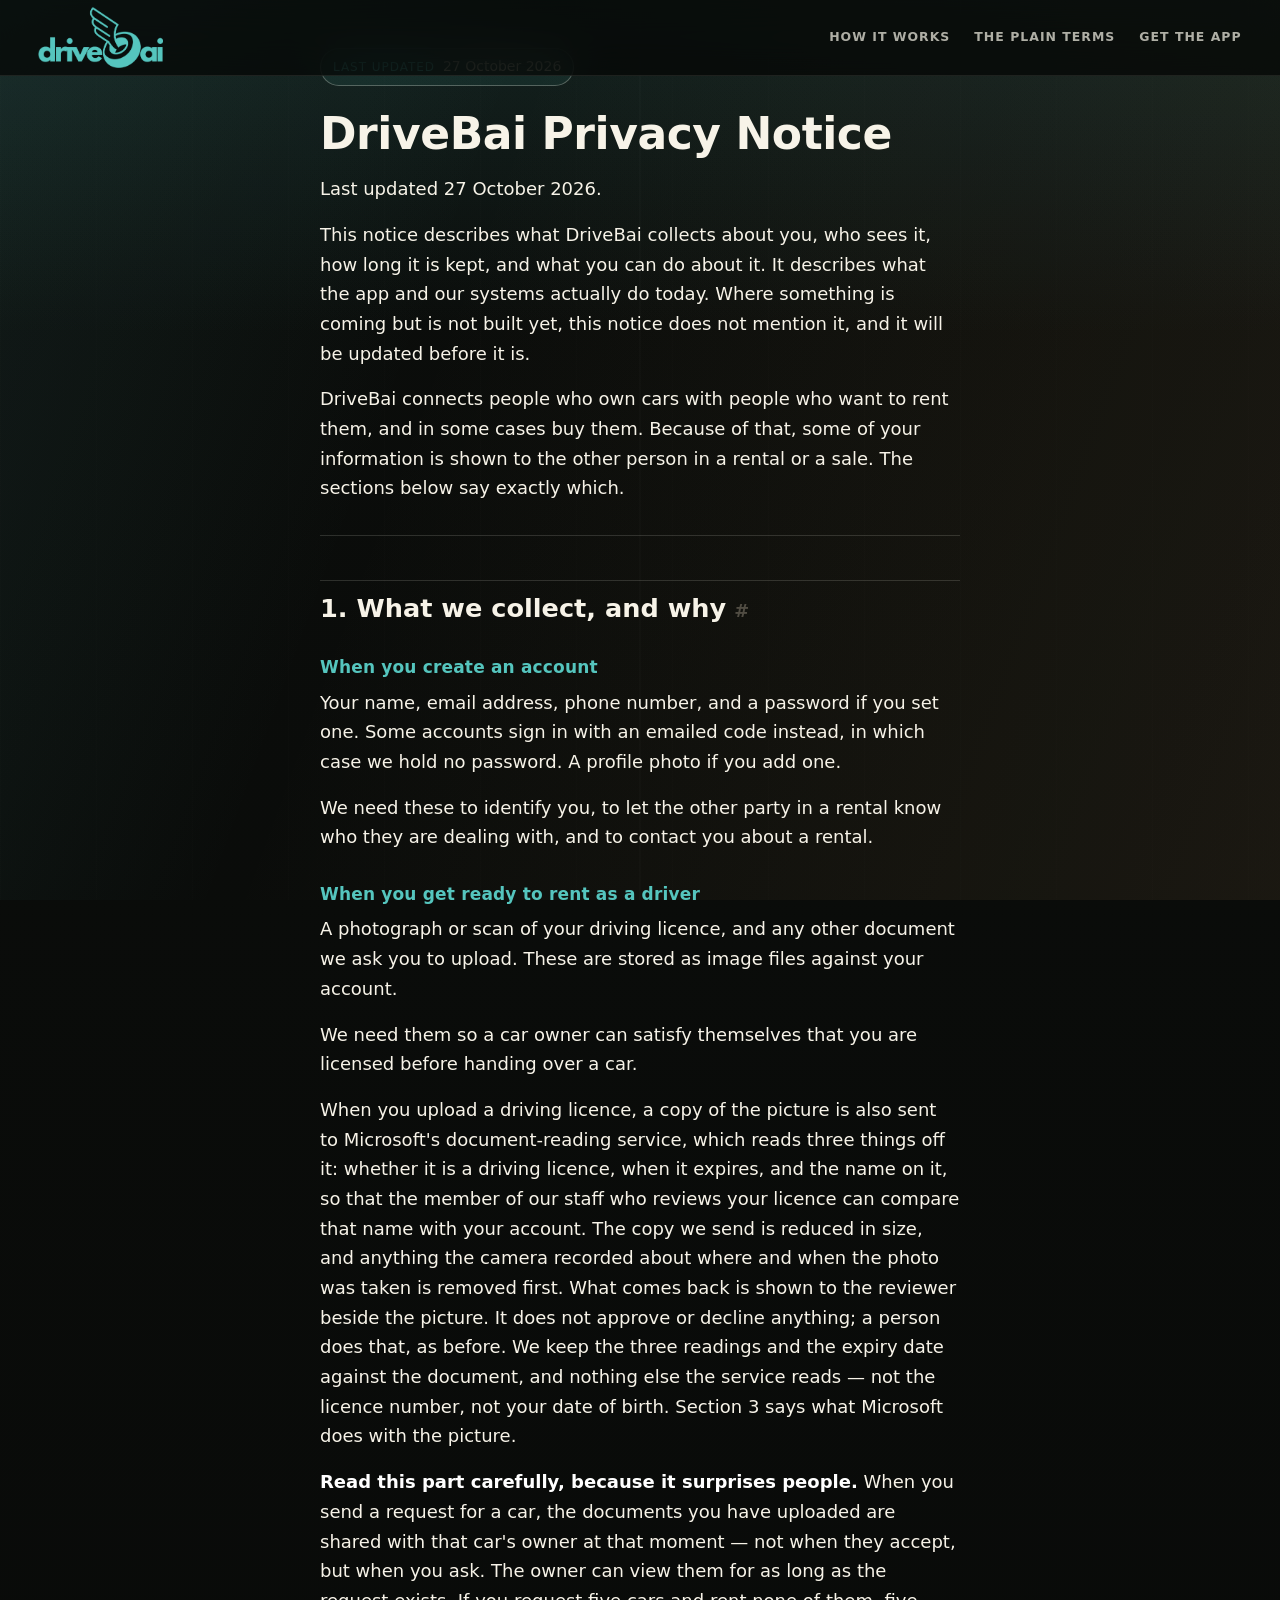
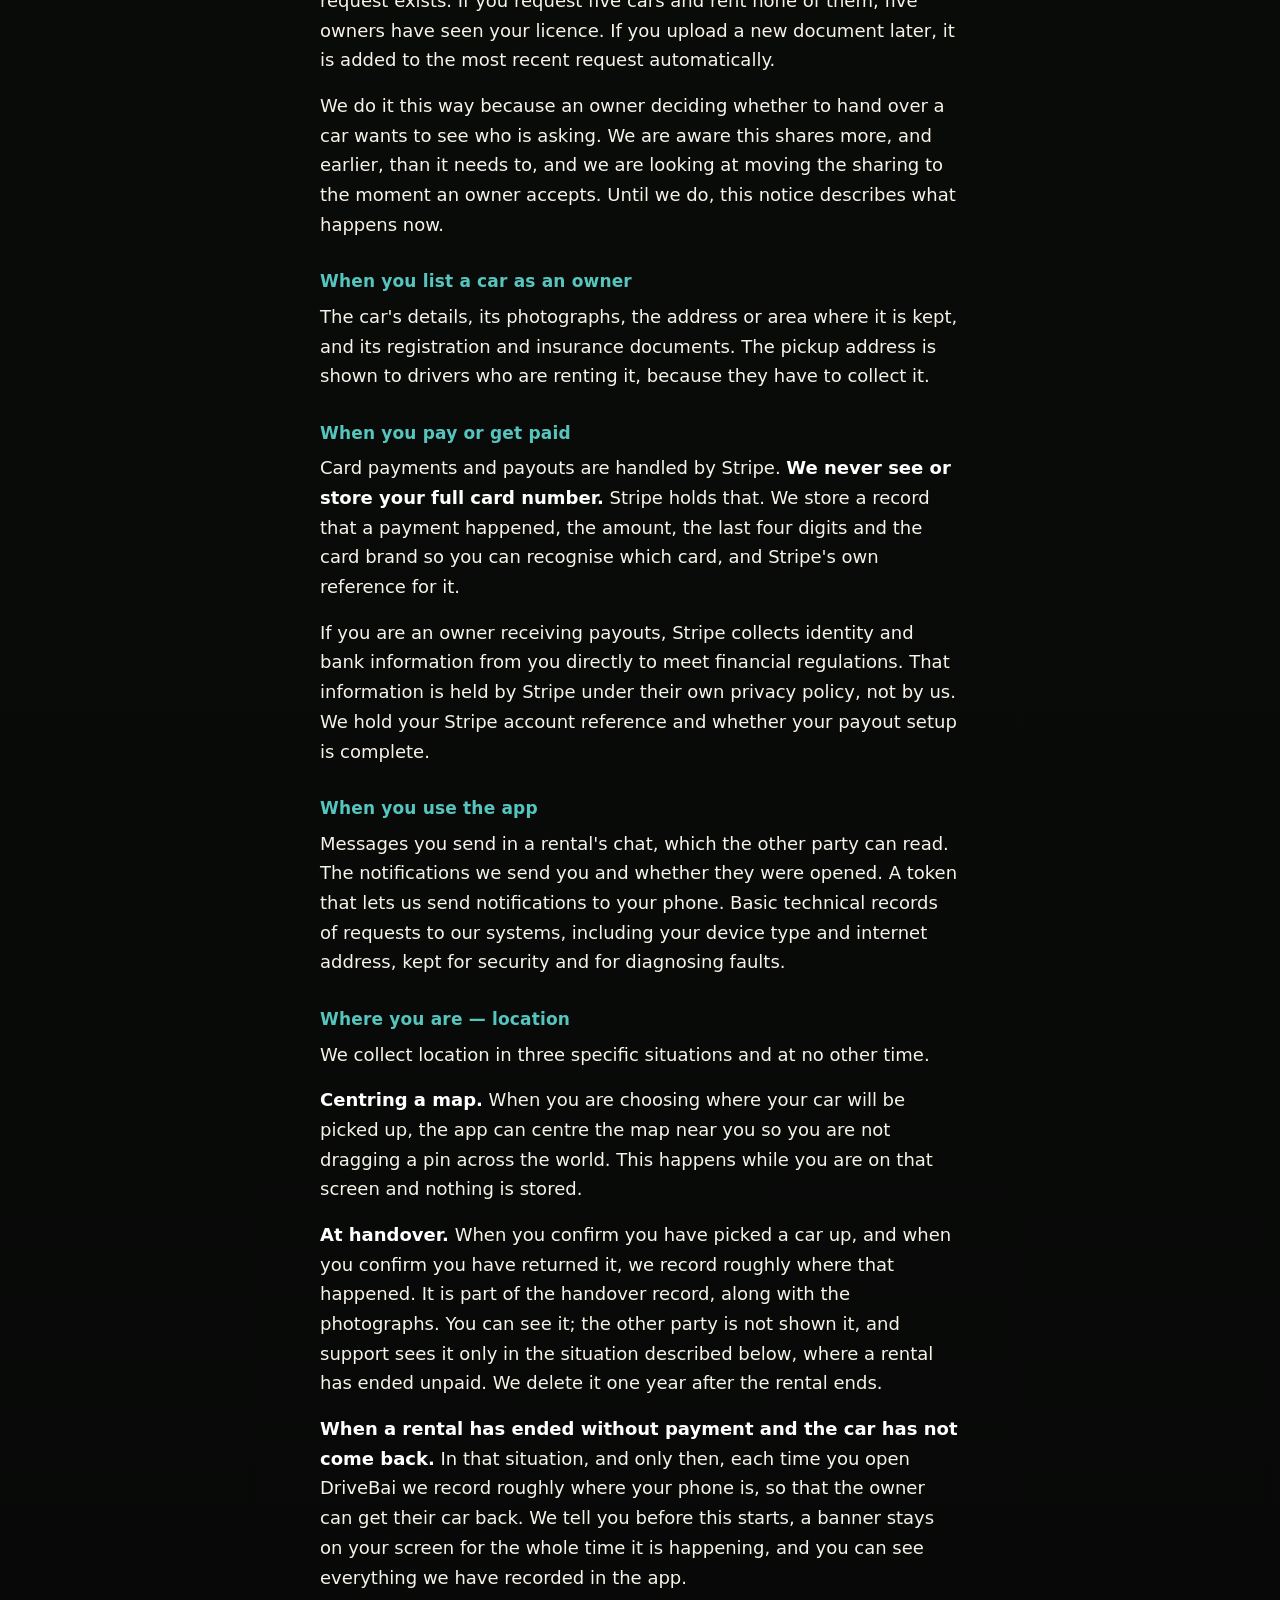
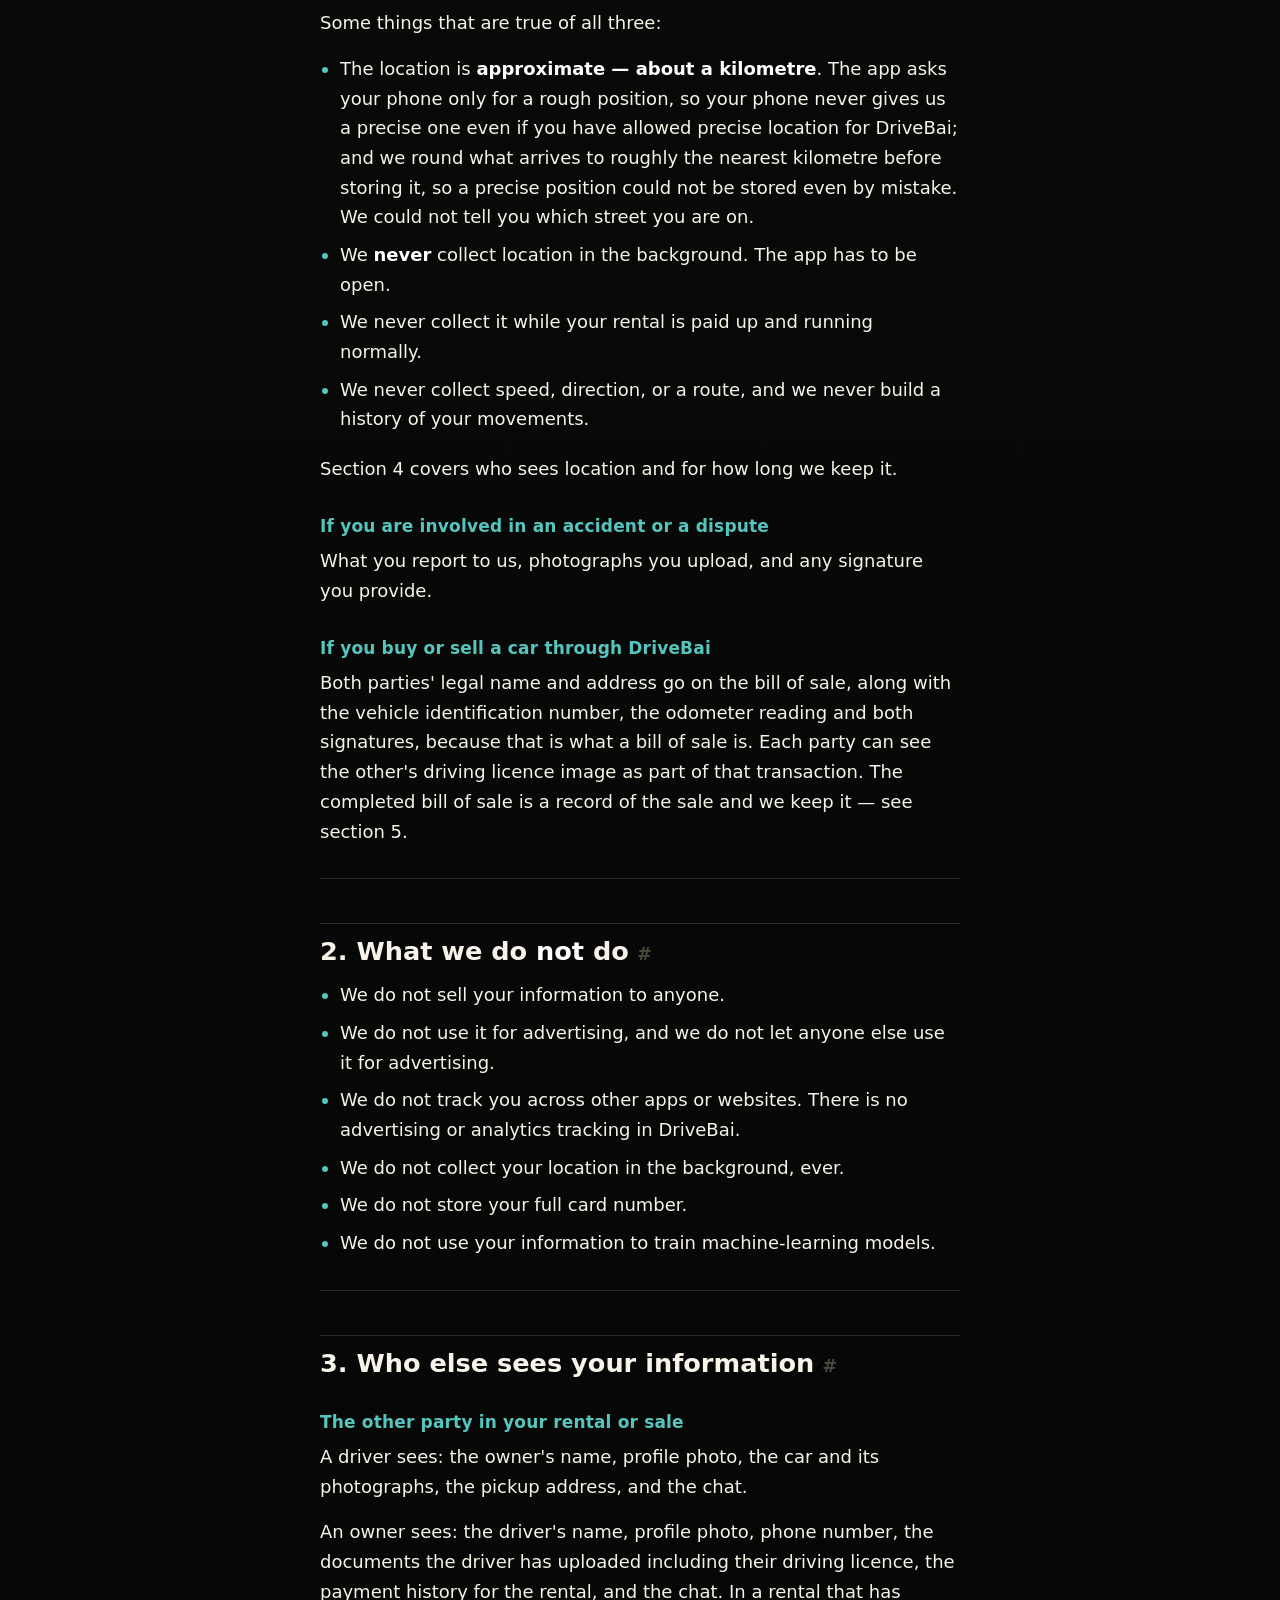
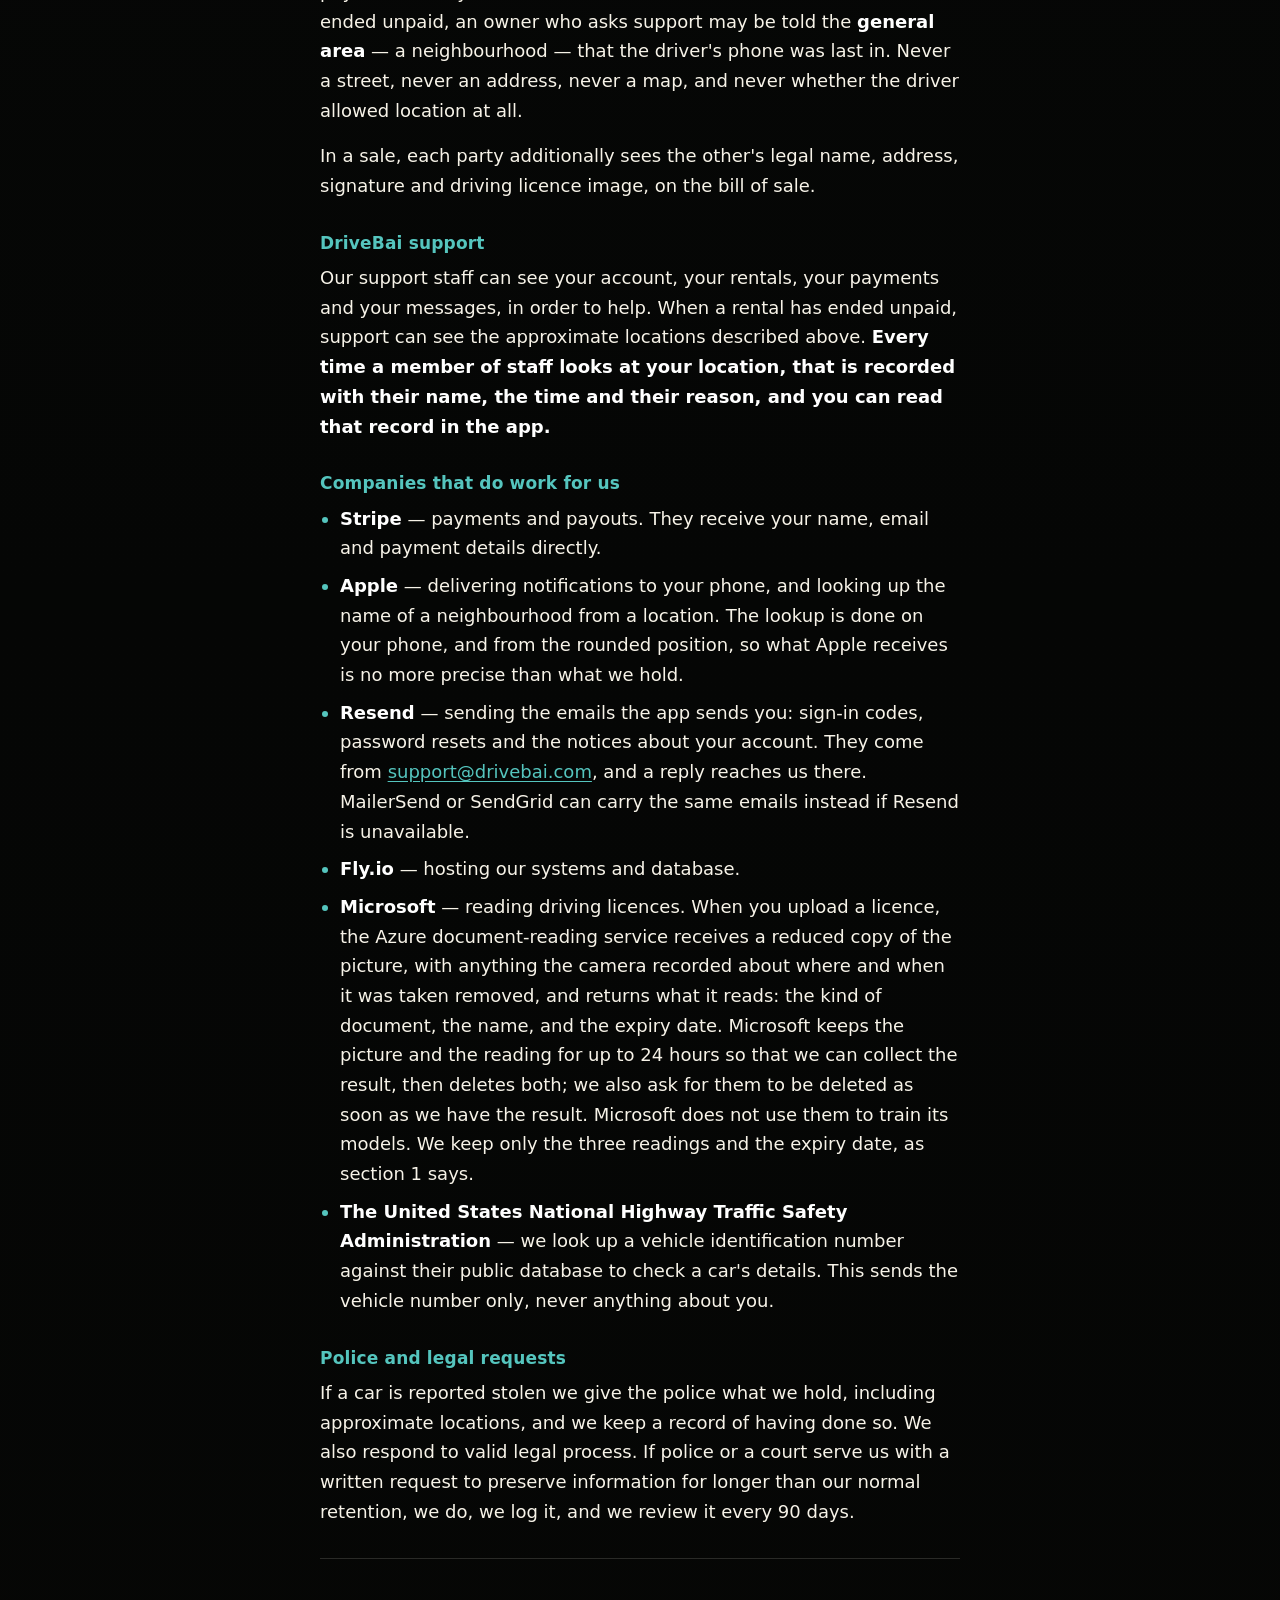
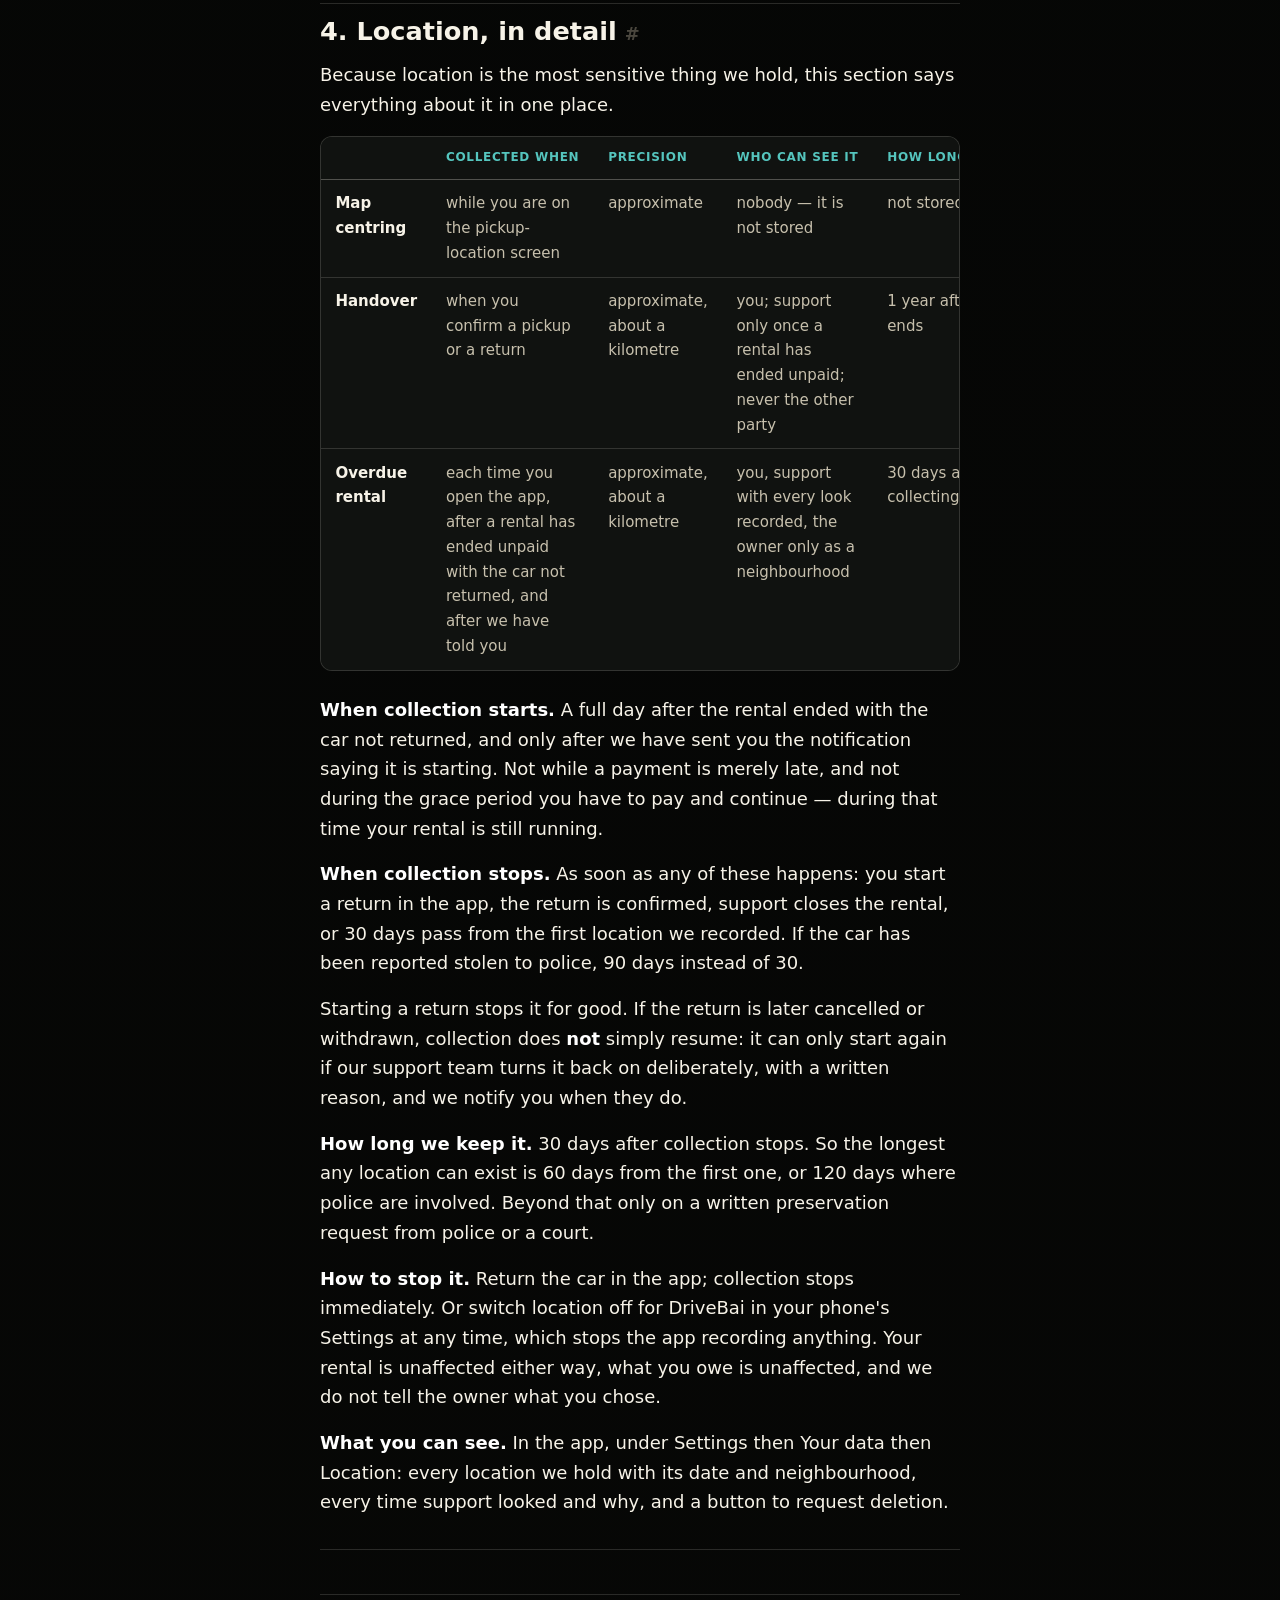
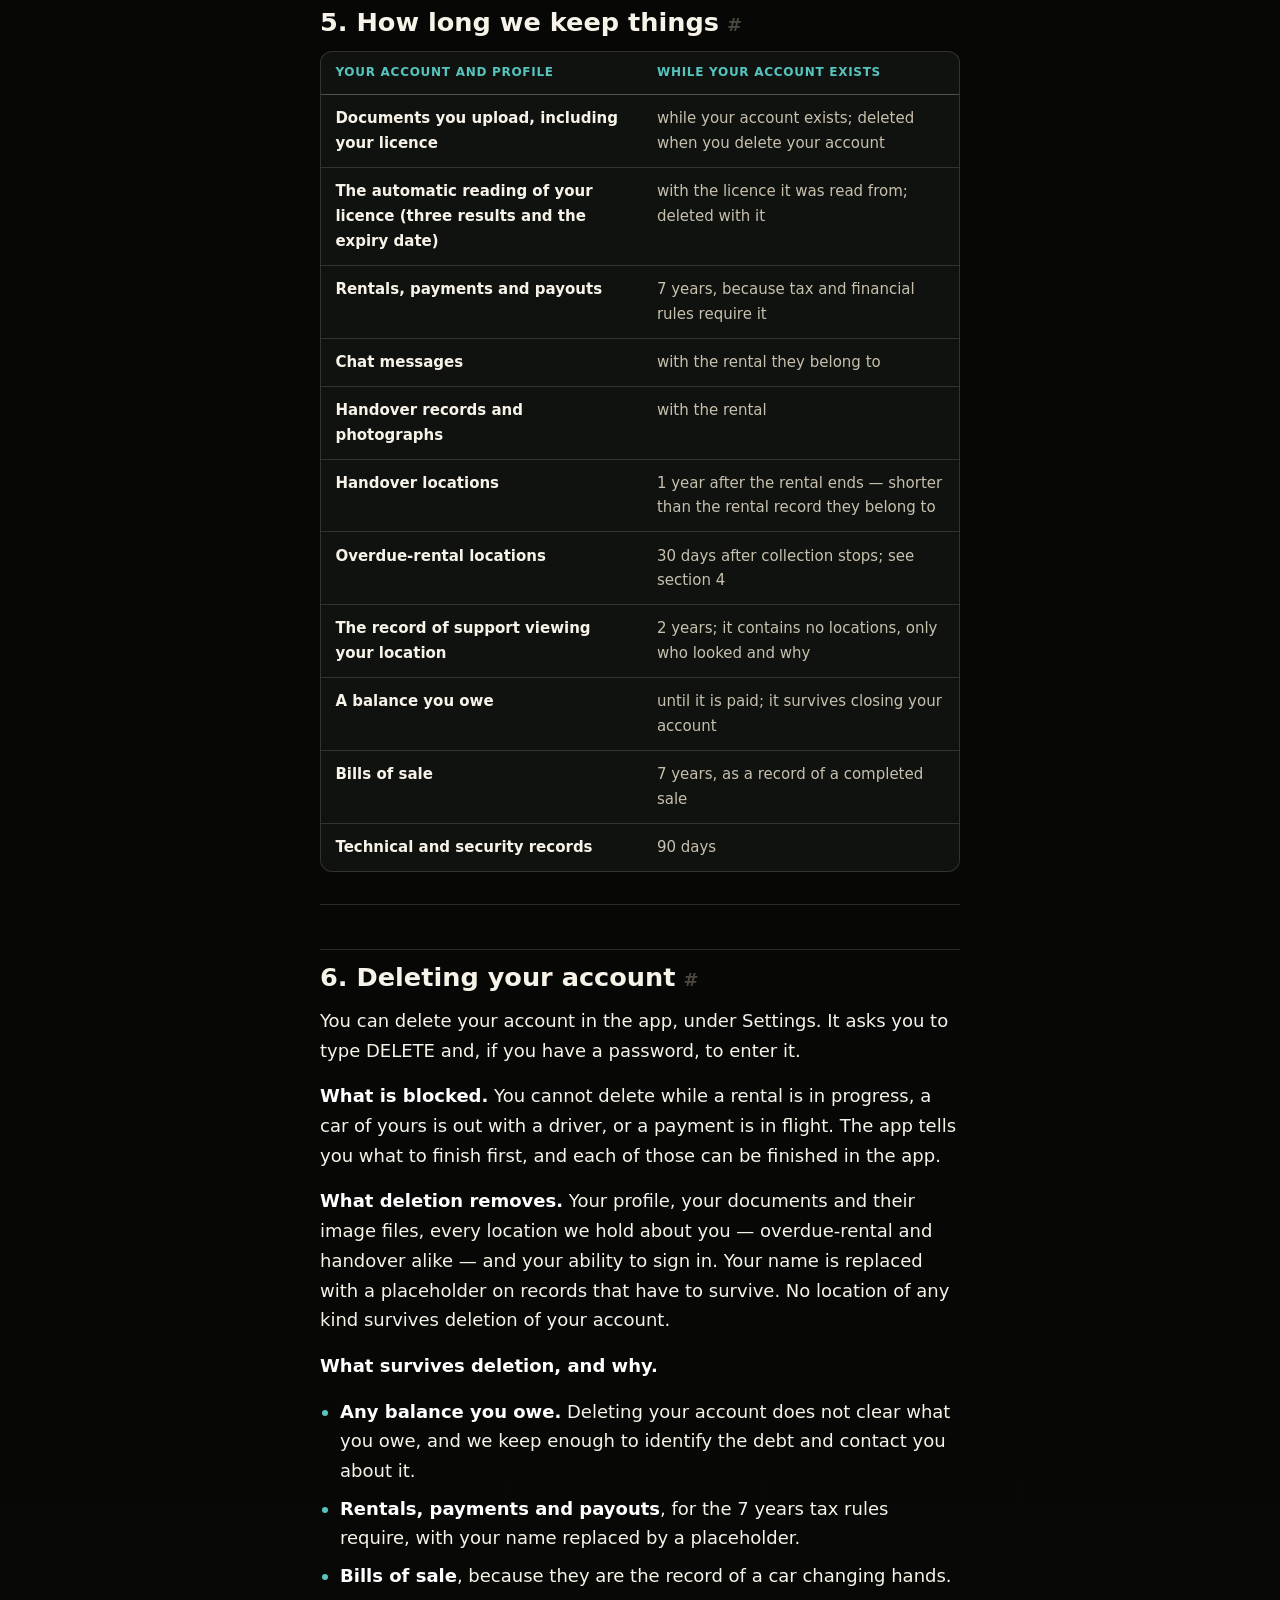
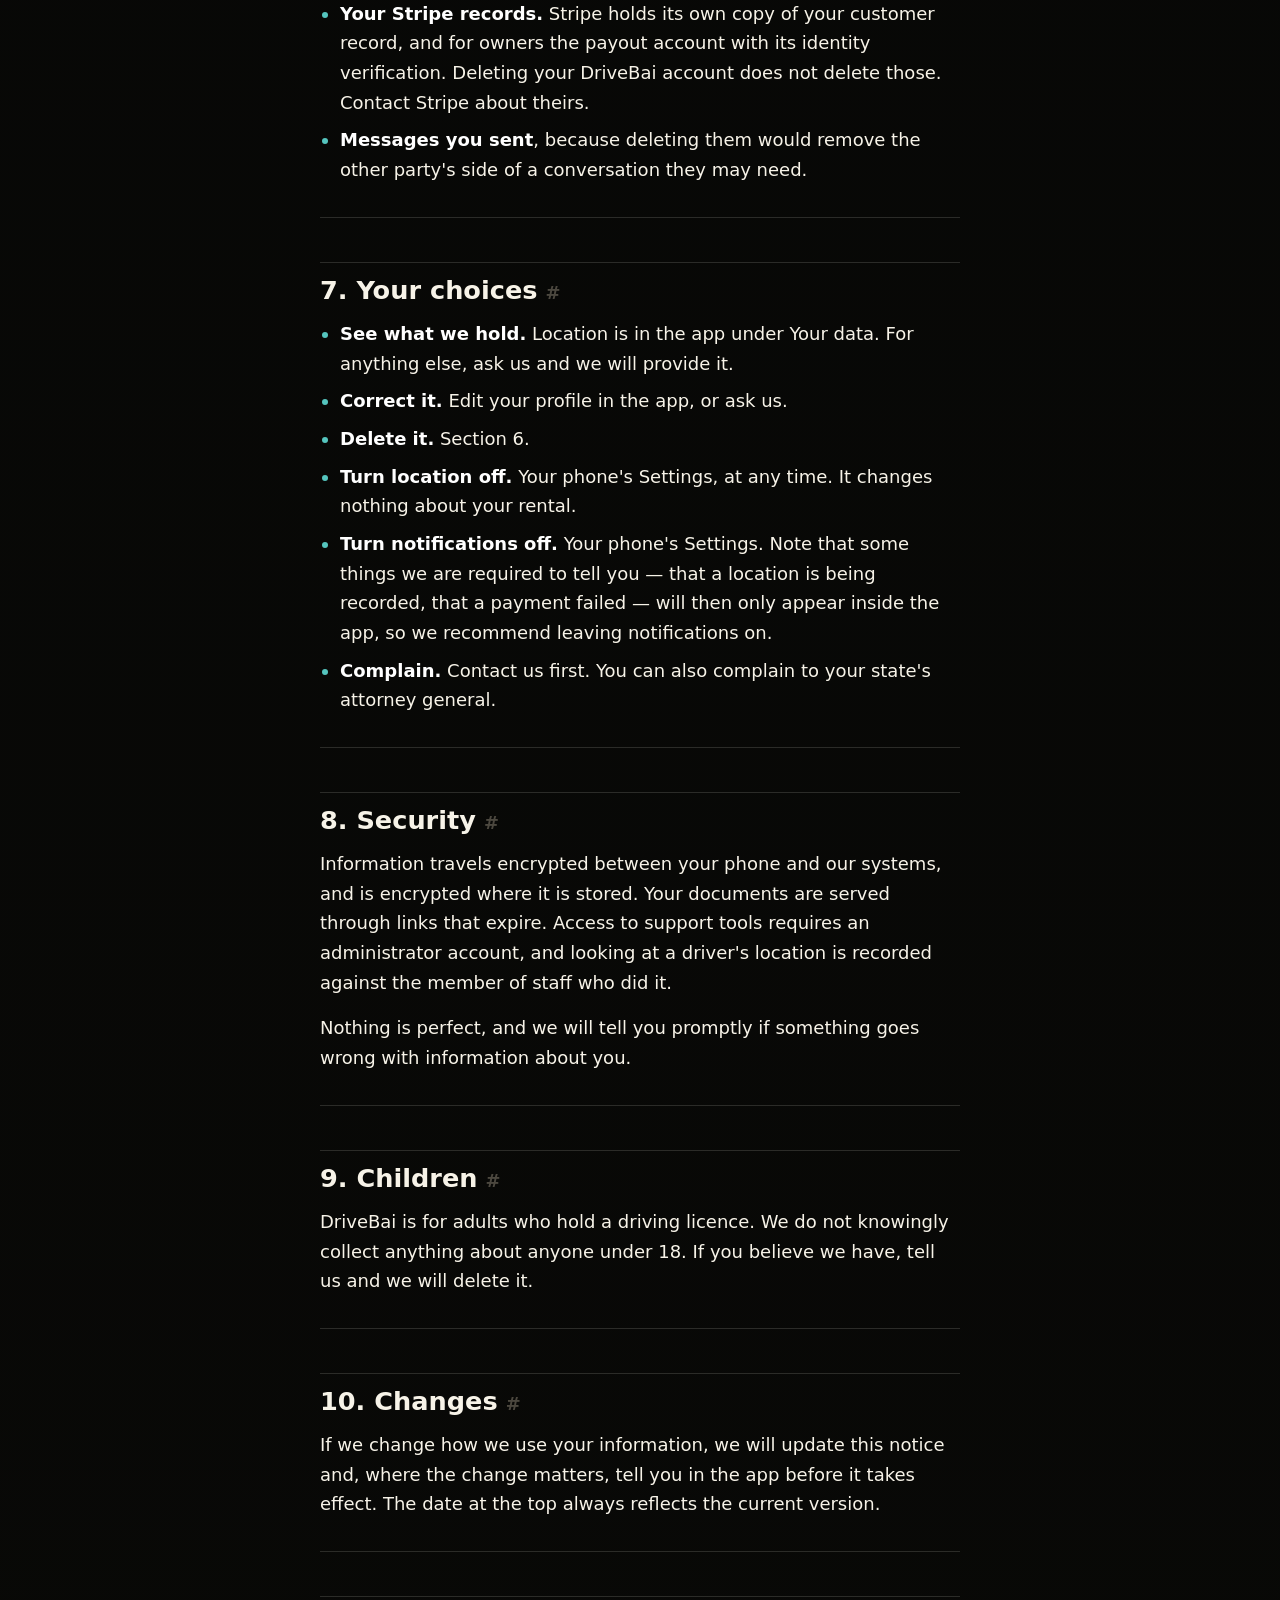
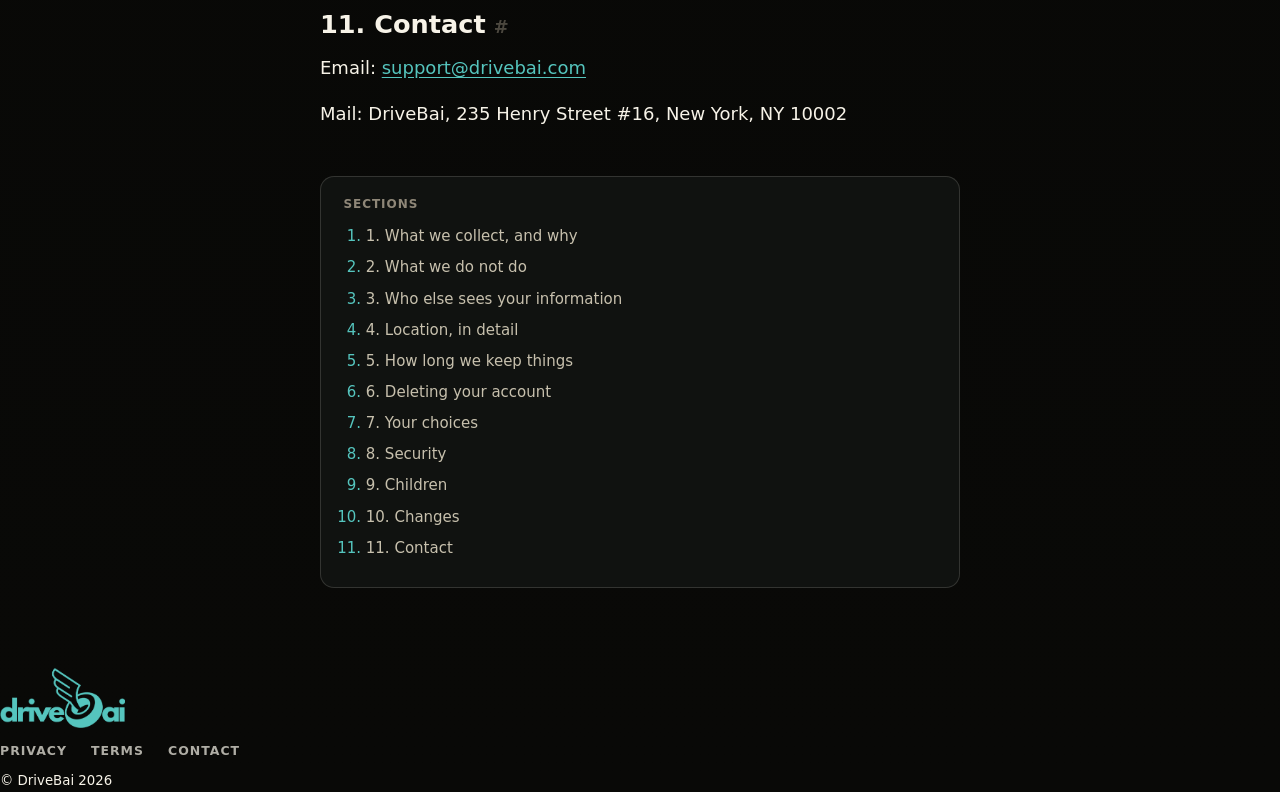
==== commit 3be687d6: "Privacy notice: Resend sends the app's emails, from support@drivebai.com; MailerSend or SendGrid rem" ====
--- a/privacy/index.html
+++ b/privacy/index.html
@@ -32,10 +32,10 @@
     </header>
 
     <main class="doc" id="top">
-      <p class="dateline"><span class="dateline-label">Last updated</span> 16 October 2026</p>
+      <p class="dateline"><span class="dateline-label">Last updated</span> 27 October 2026</p>
 
       <h1>DriveBai Privacy Notice</h1>
-      <p>Last updated 16 October 2026.</p>
+      <p>Last updated 27 October 2026.</p>
       <p>This notice describes what DriveBai collects about you, who sees it, how long it is kept, and what you can do about it. It describes what the app and our systems actually do today. Where something is coming but is not built yet, this notice does not mention it, and it will be updated before it is.</p>
       <p>DriveBai connects people who own cars with people who want to rent them, and in some cases buy them. Because of that, some of your information is shown to the other person in a rental or a sale. The sections below say exactly which.</p>
       <hr aria-hidden="true" />
@@ -95,7 +95,7 @@
       <ul>
       <li><strong>Stripe</strong> — payments and payouts. They receive your name, email and payment details directly.</li>
       <li><strong>Apple</strong> — delivering notifications to your phone, and looking up the name of a neighbourhood from a location. The lookup is done on your phone, and from the rounded position, so what Apple receives is no more precise than what we hold.</li>
-      <li><strong>MailerSend or SendGrid</strong> — sending emails.</li>
+      <li><strong>Resend</strong> — sending the emails the app sends you: sign-in codes, password resets and the notices about your account. They come from <a href="mailto:support@drivebai.com">support@drivebai.com</a>, and a reply reaches us there. MailerSend or SendGrid can carry the same emails instead if Resend is unavailable.</li>
       <li><strong>Fly.io</strong> — hosting our systems and database.</li>
       <li><strong>Microsoft</strong> — reading driving licences. When you upload a licence, the Azure document-reading service receives a reduced copy of the picture, with anything the camera recorded about where and when it was taken removed, and returns what it reads: the kind of document, the name, and the expiry date. Microsoft keeps the picture and the reading for up to 24 hours so that we can collect the result, then deletes both; we also ask for them to be deleted as soon as we have the result. Microsoft does not use them to train its models. We keep only the three readings and the expiry date, as section 1 says.</li>
       <li><strong>The United States National Highway Traffic Safety Administration</strong> — we look up a vehicle identification number against their public database to check a car's details. This sends the vehicle number only, never anything about you.</li>
